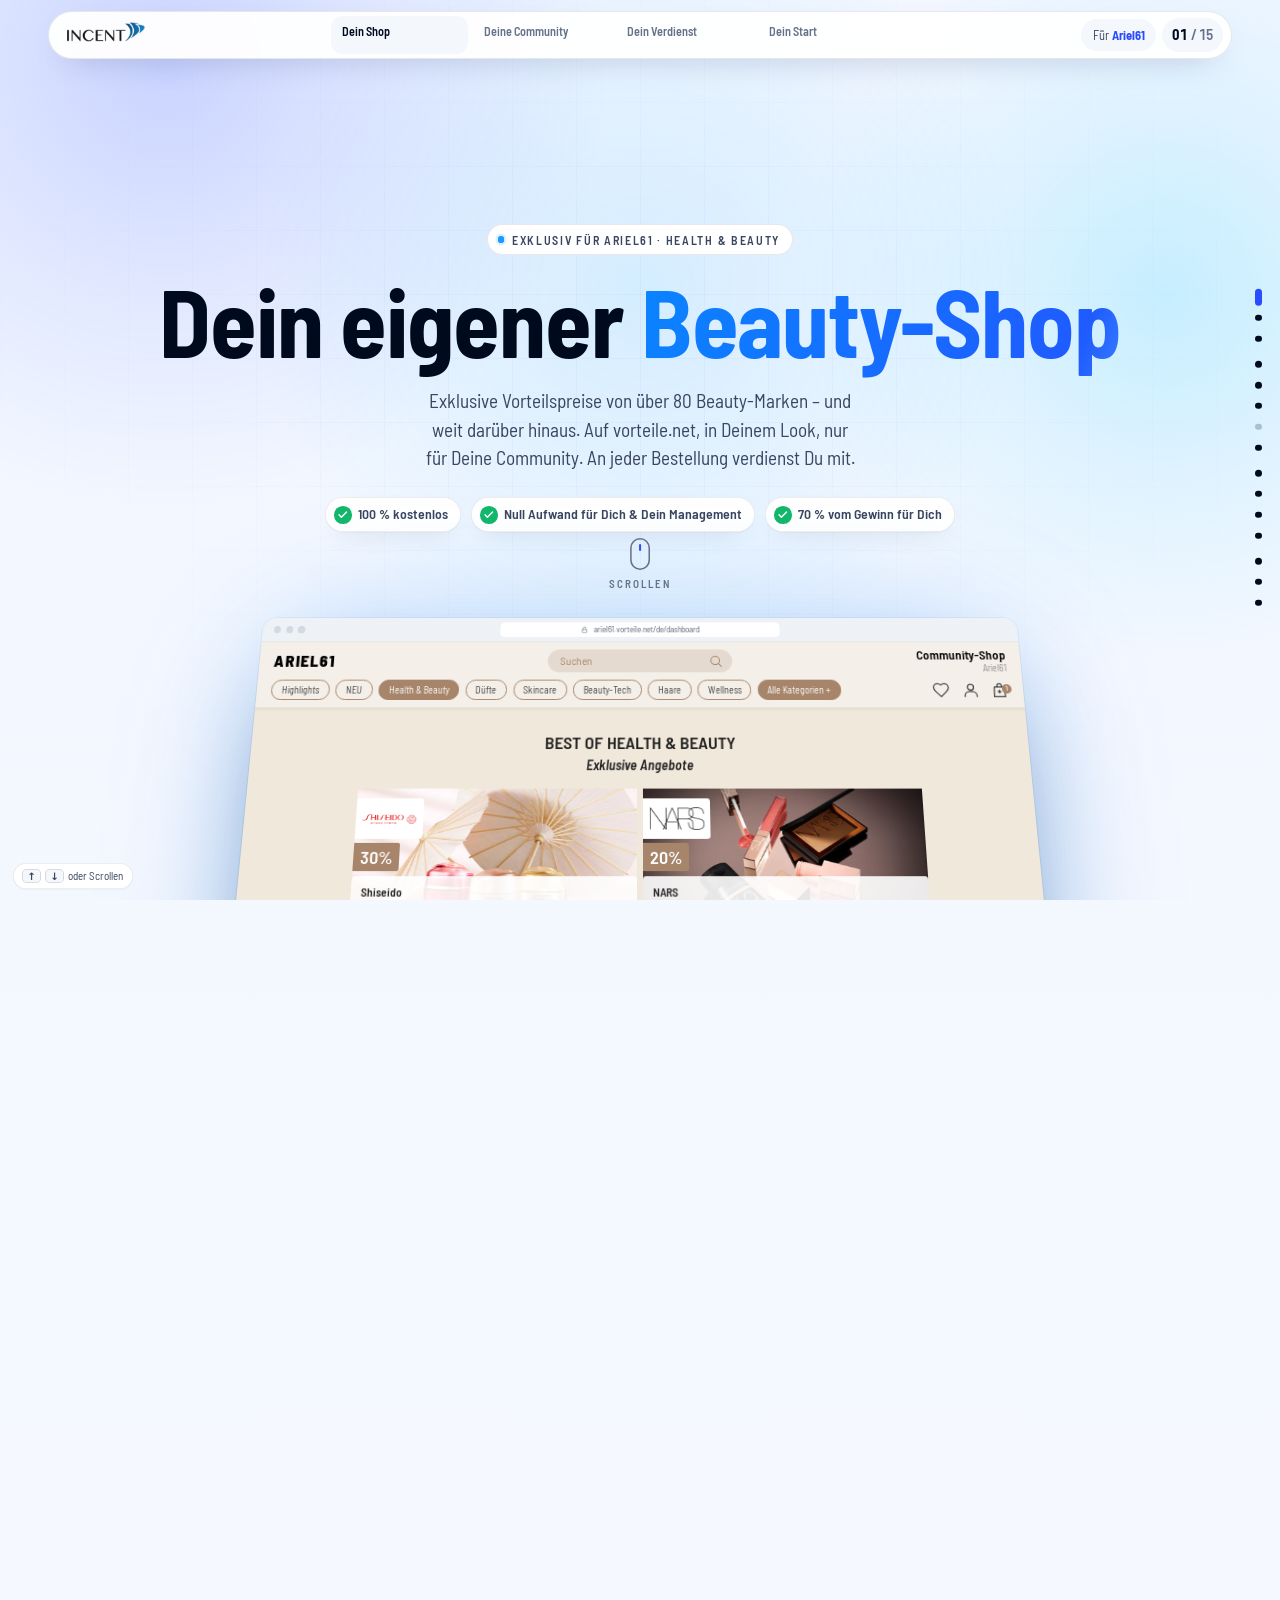
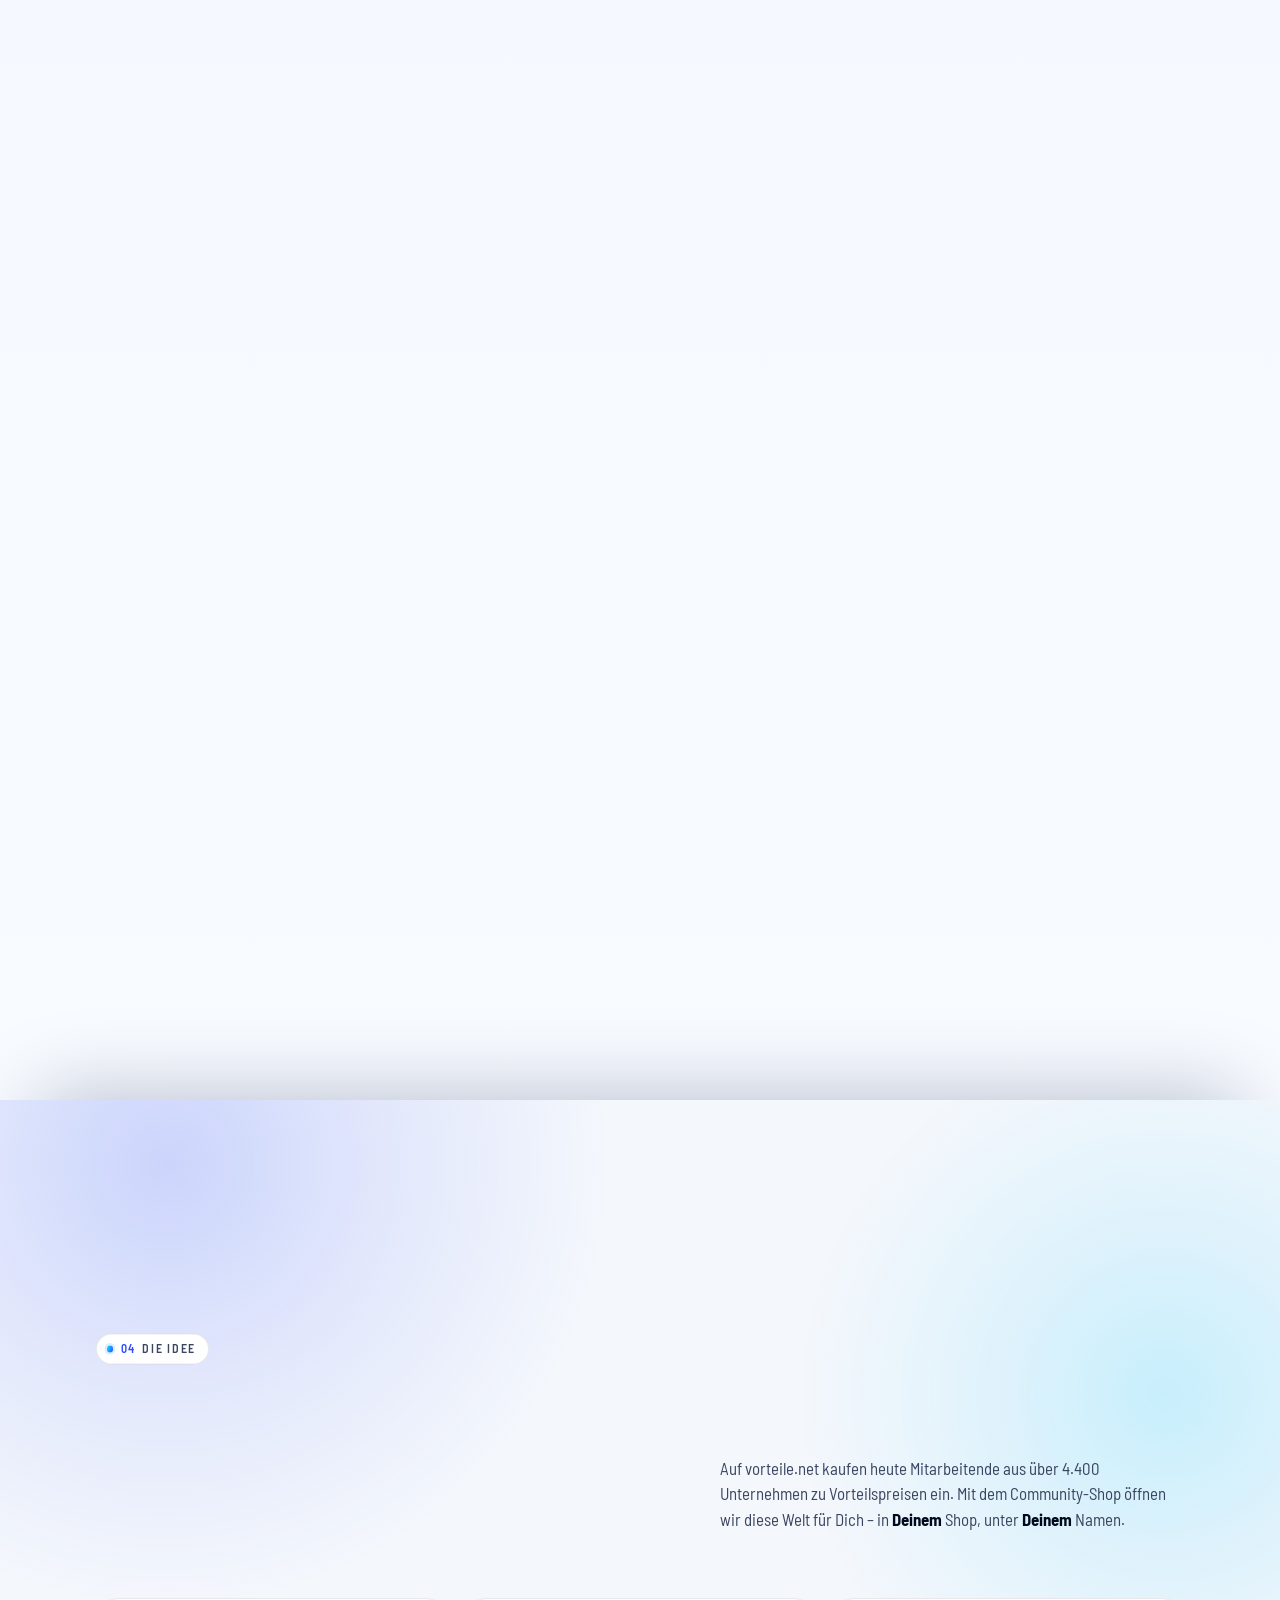
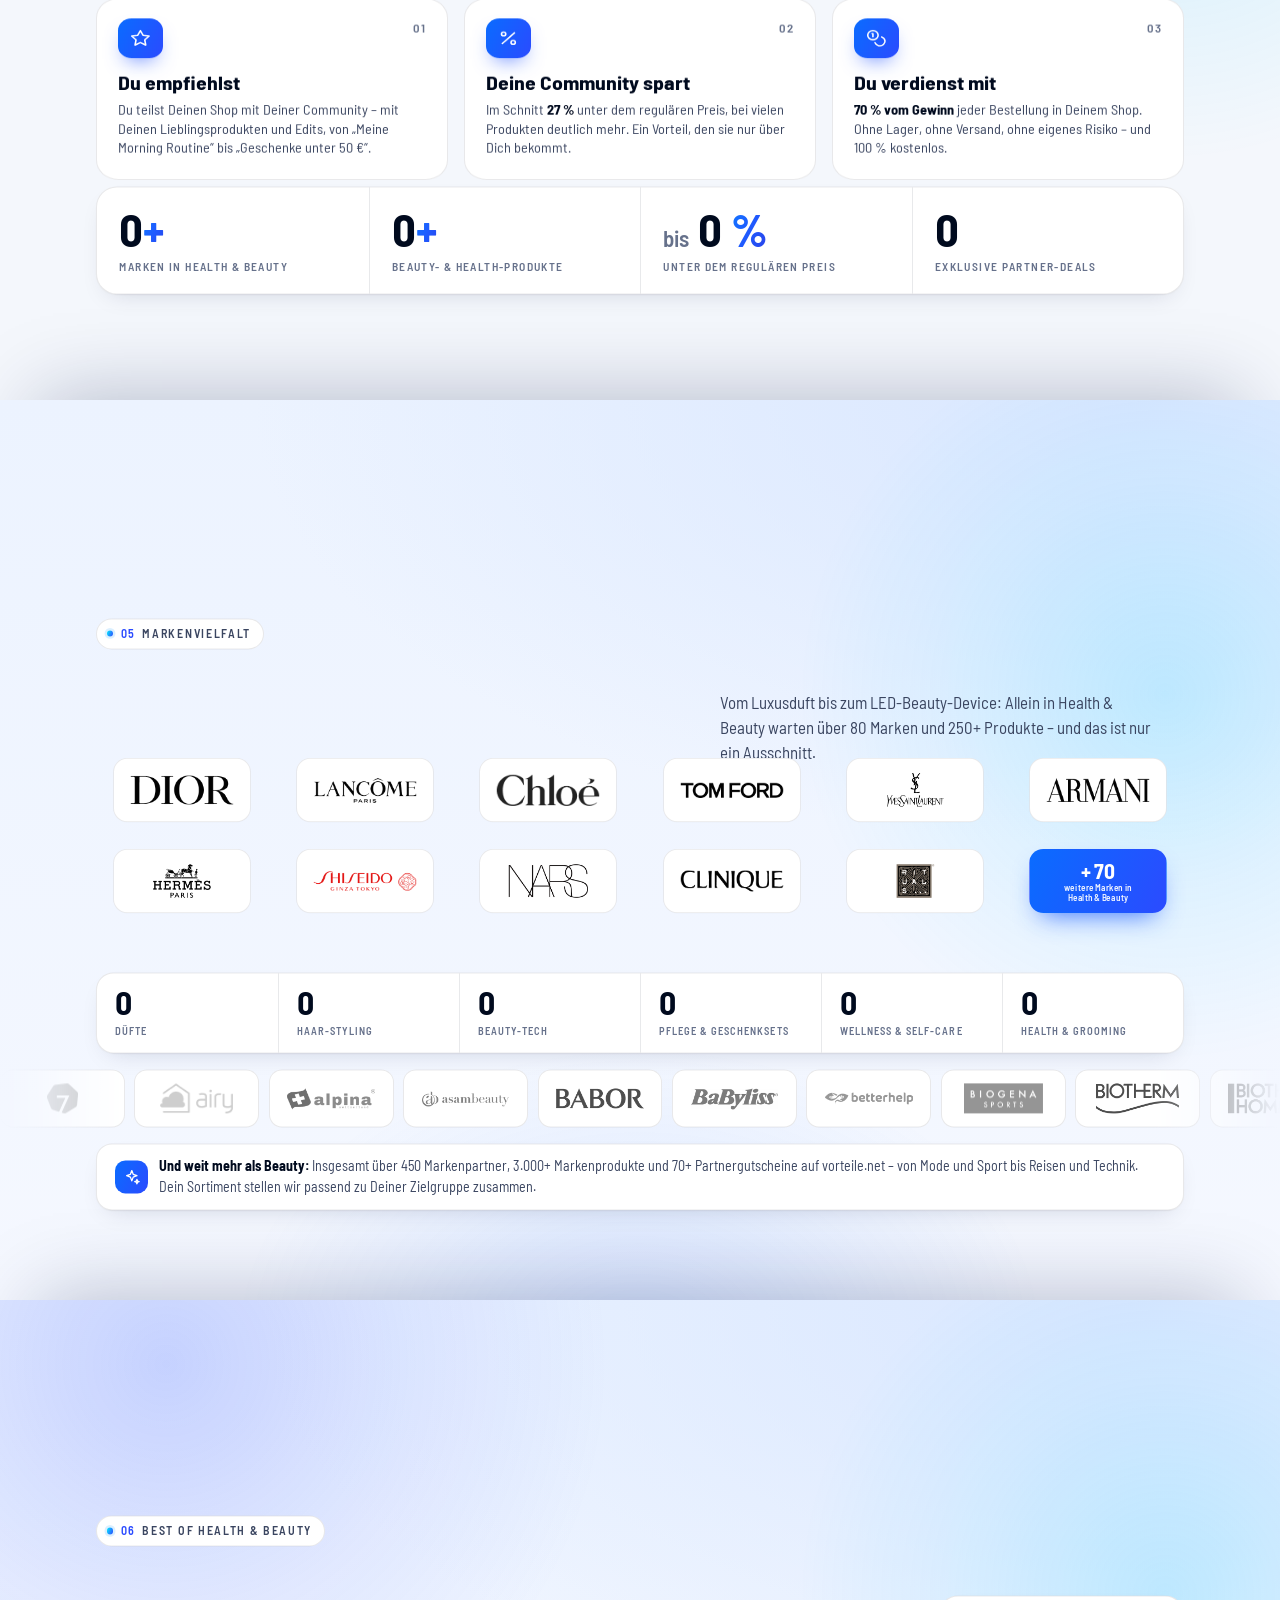
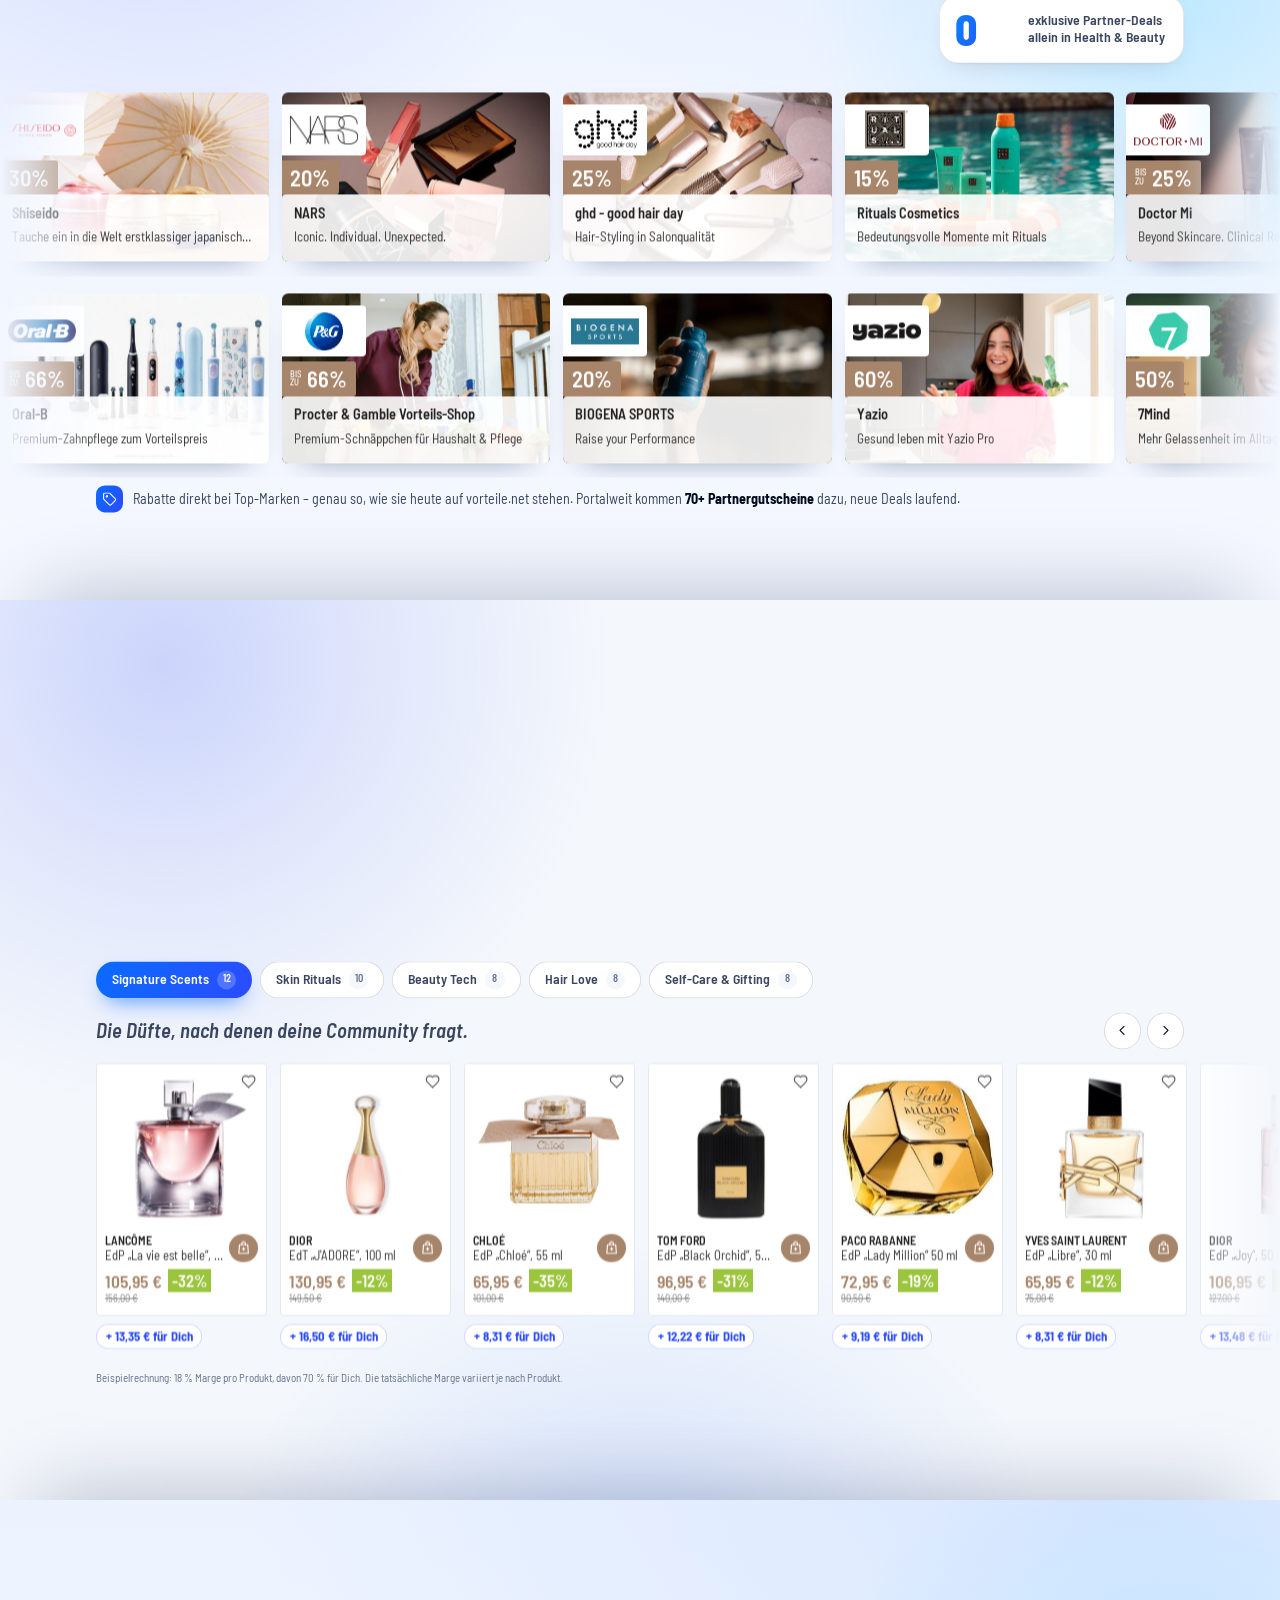
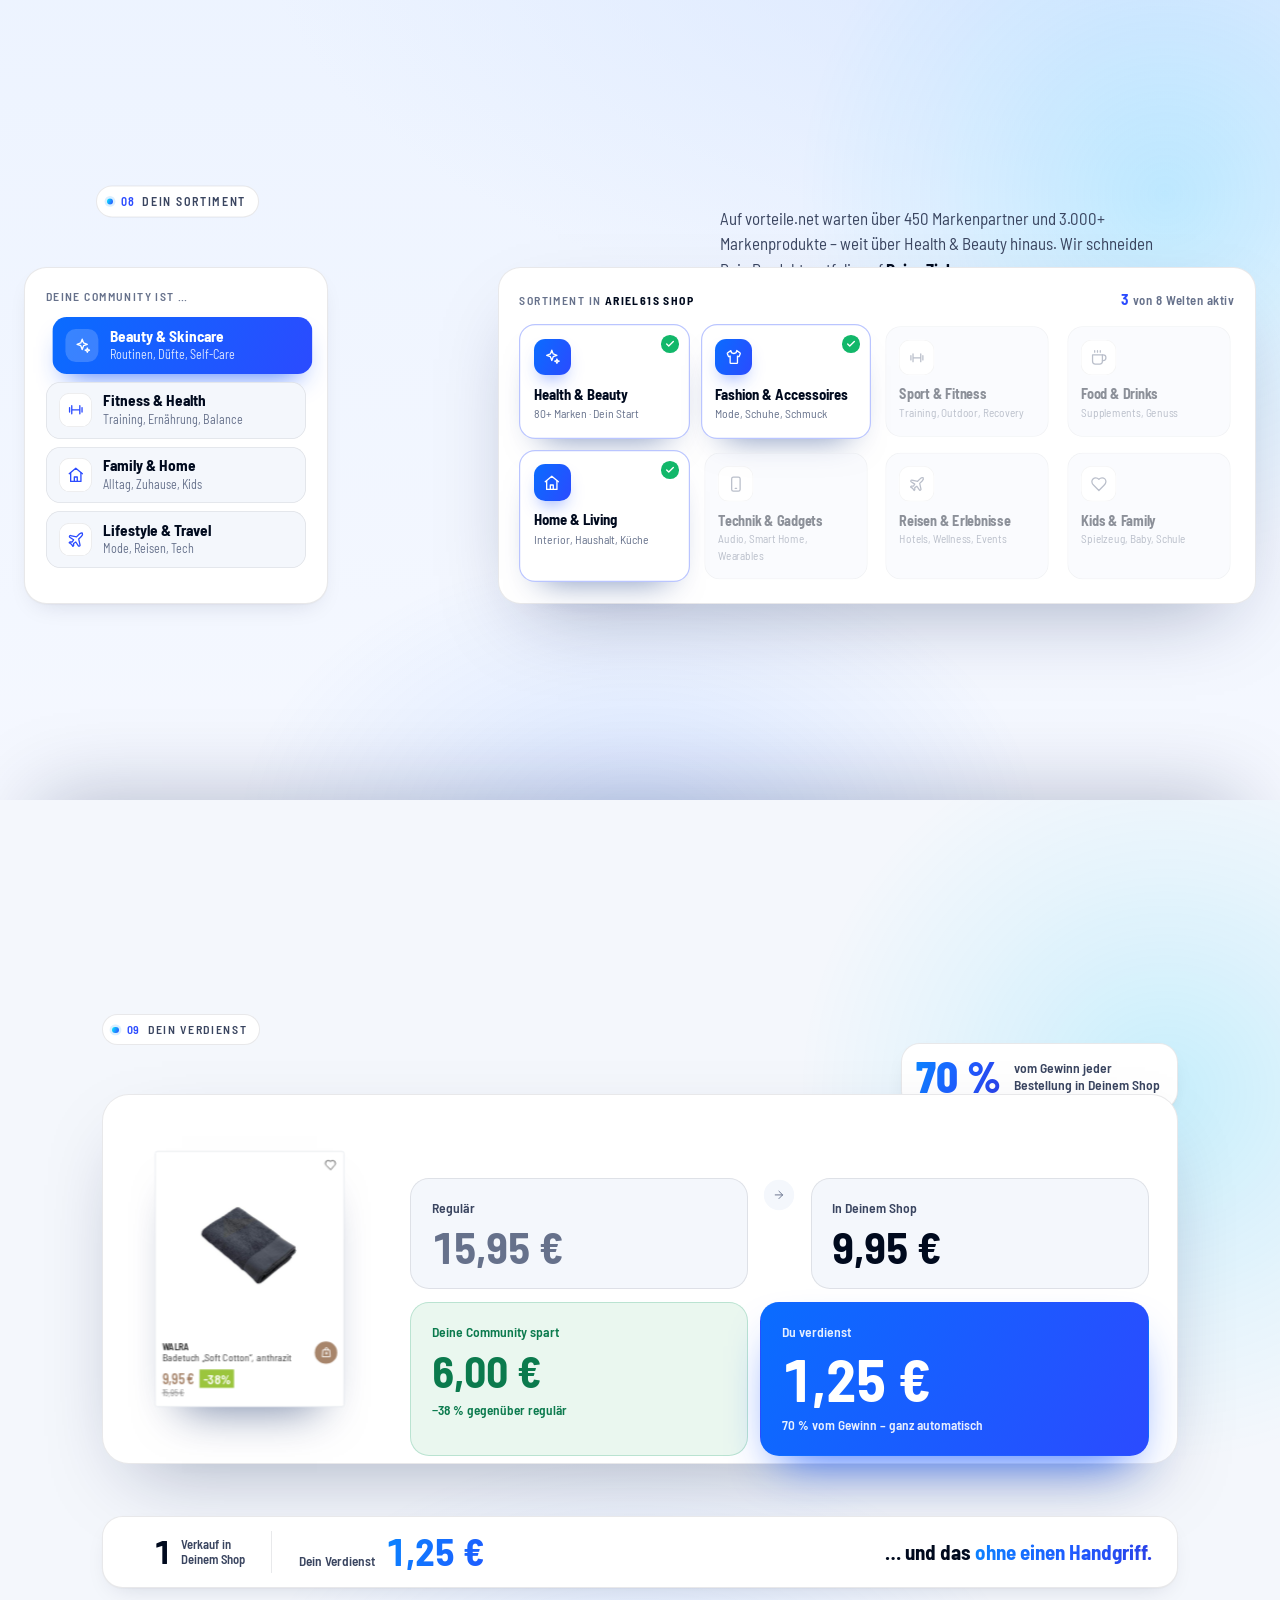
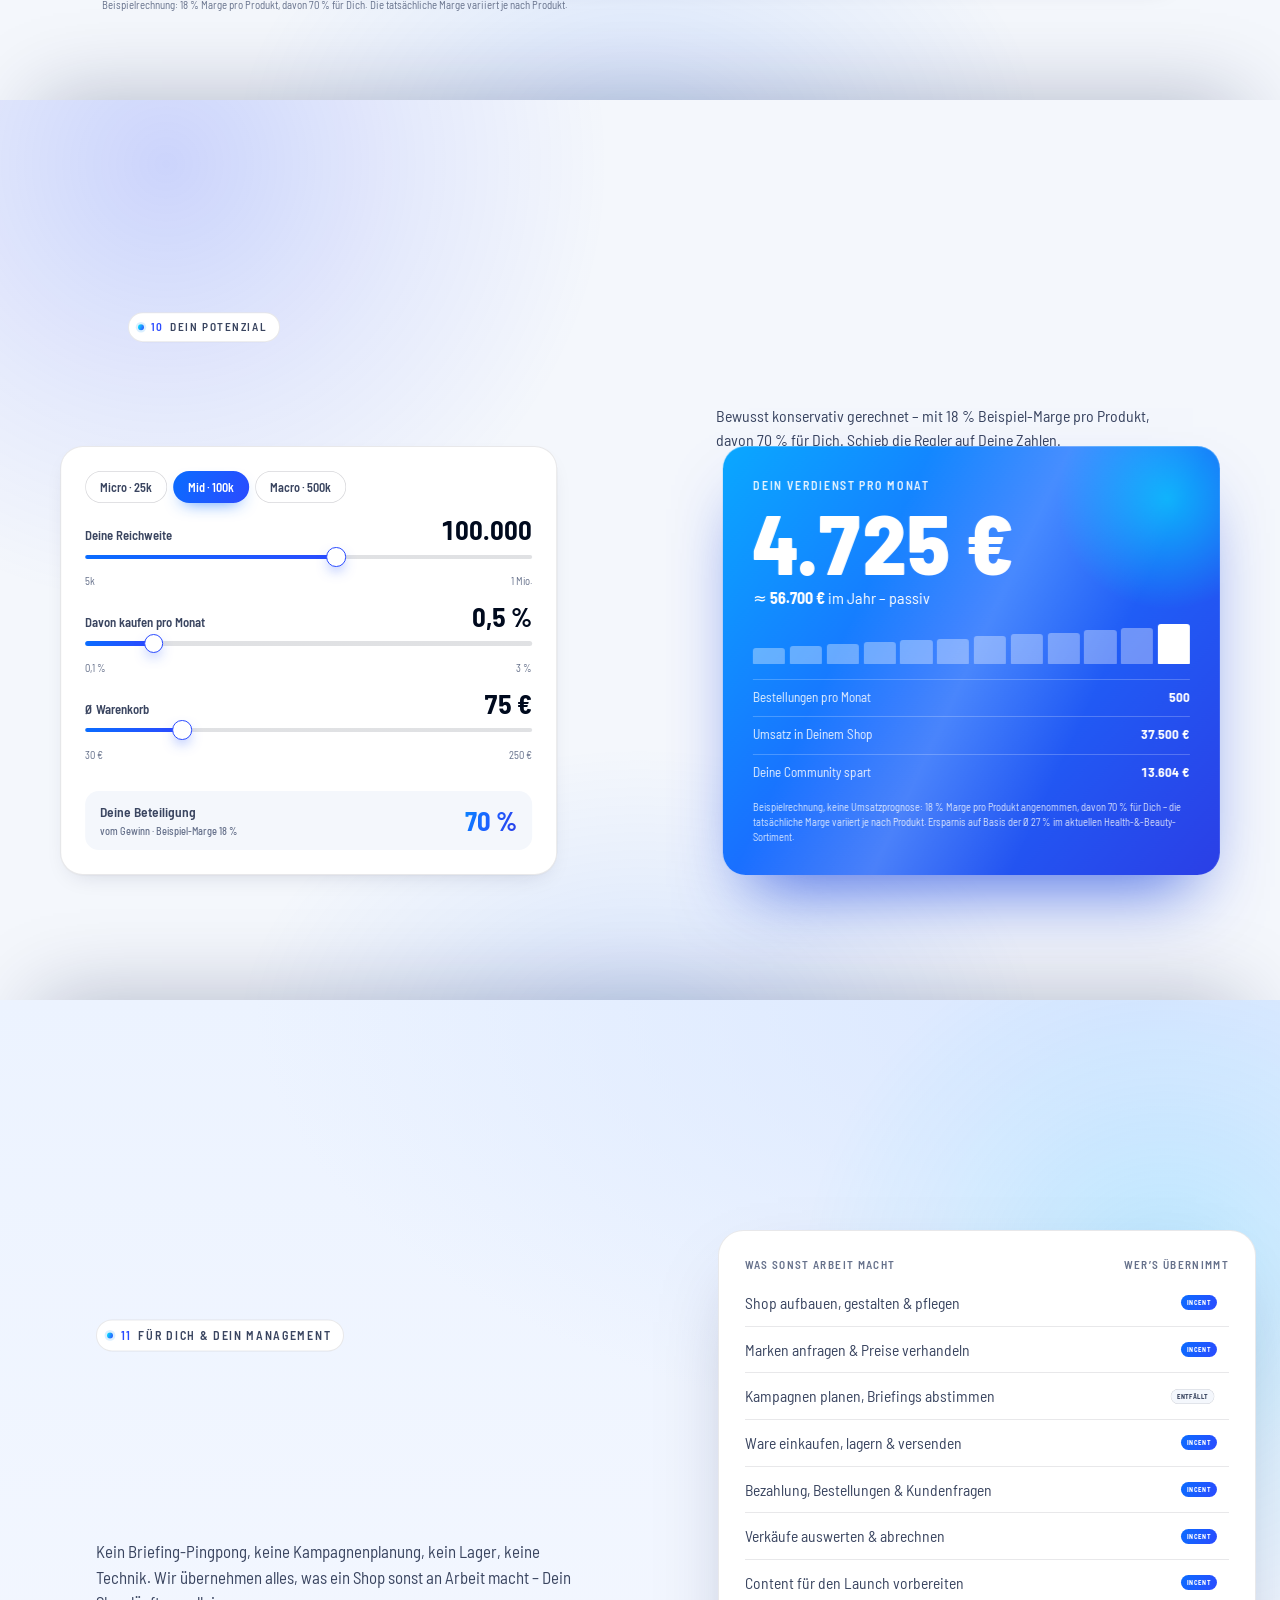
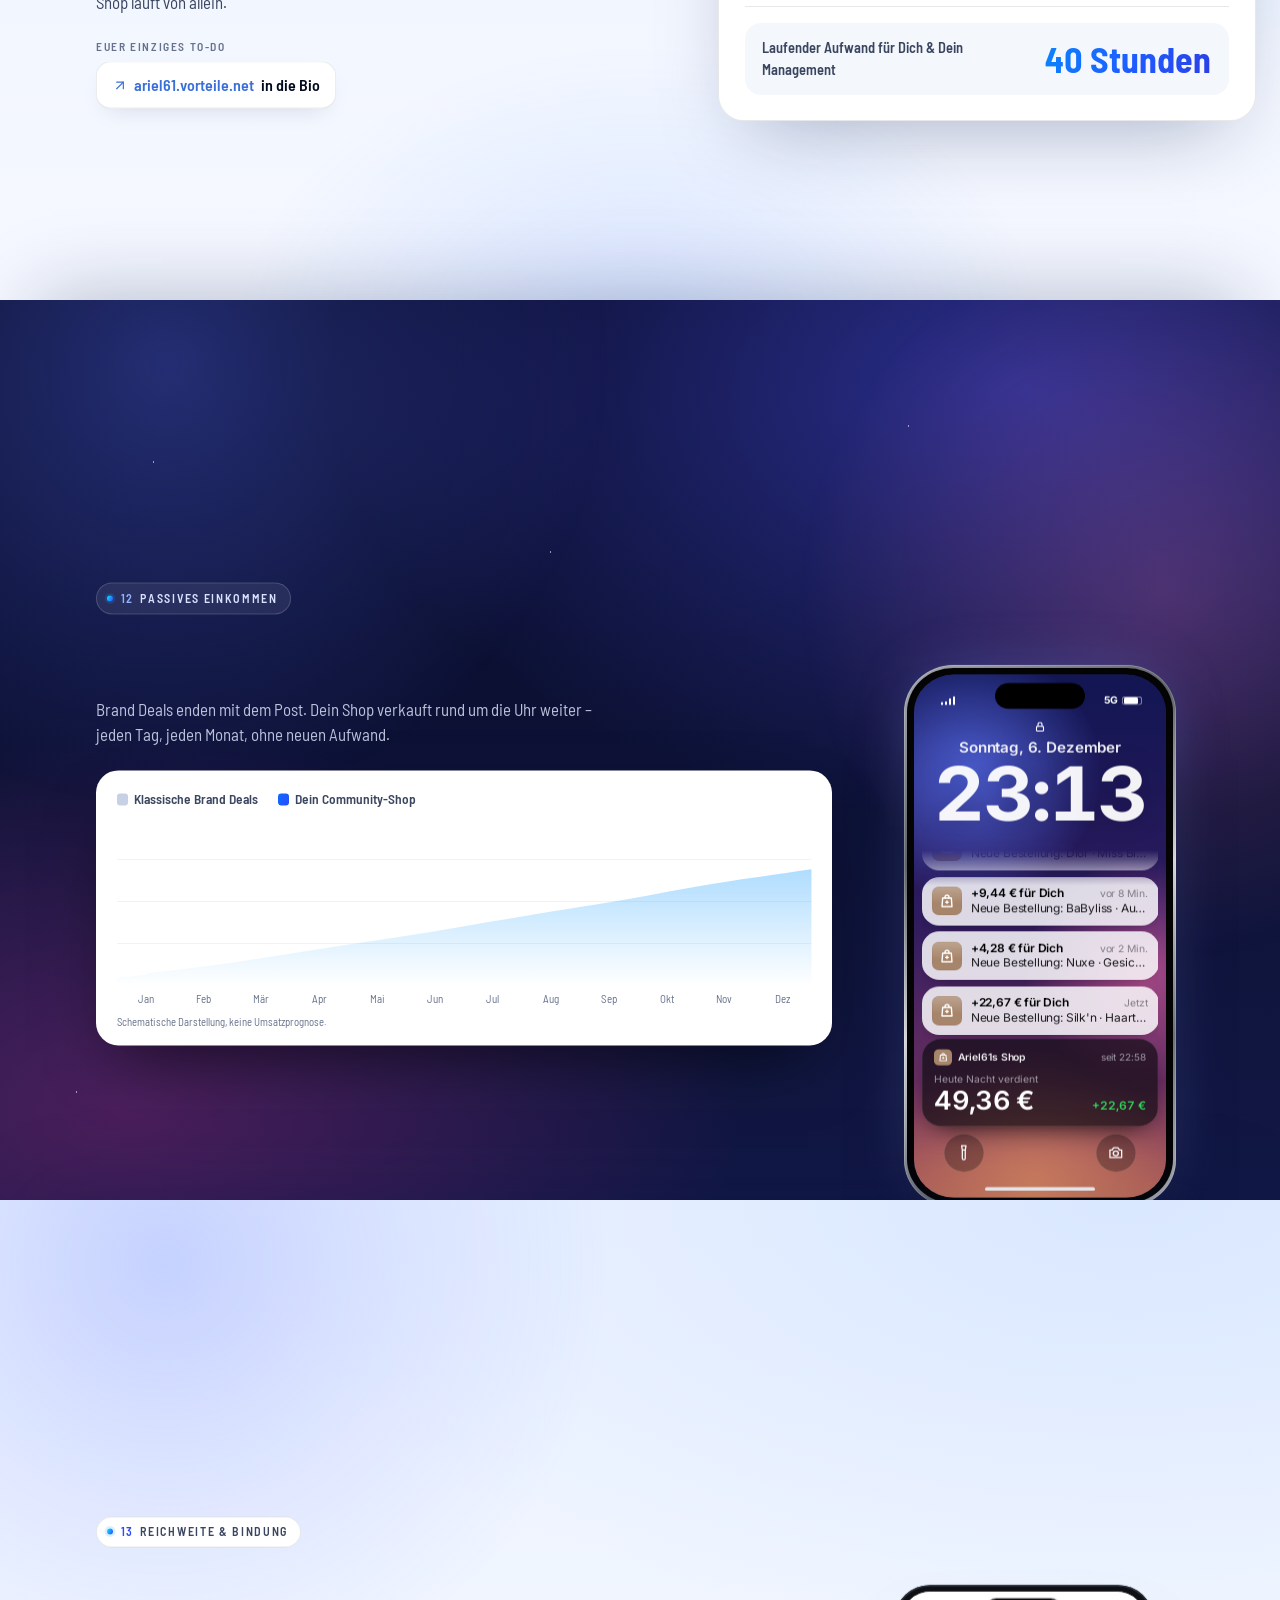
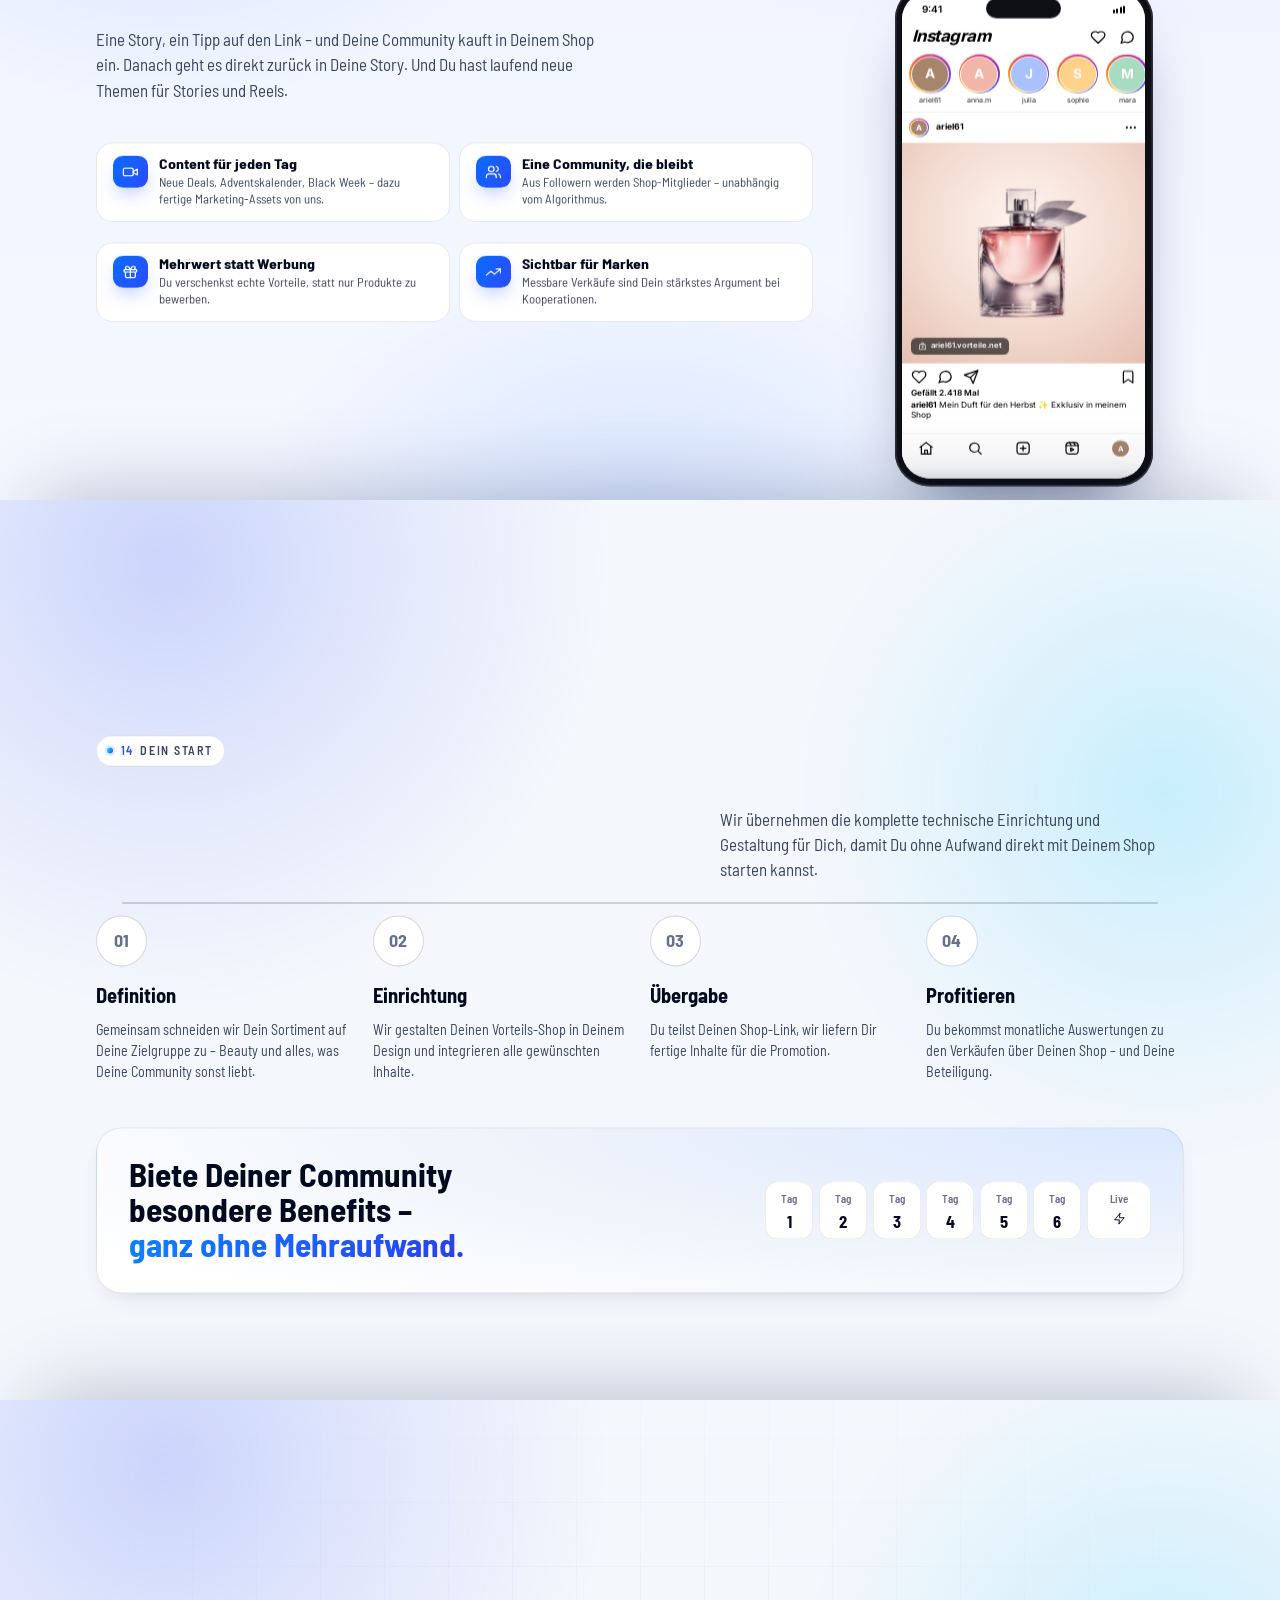
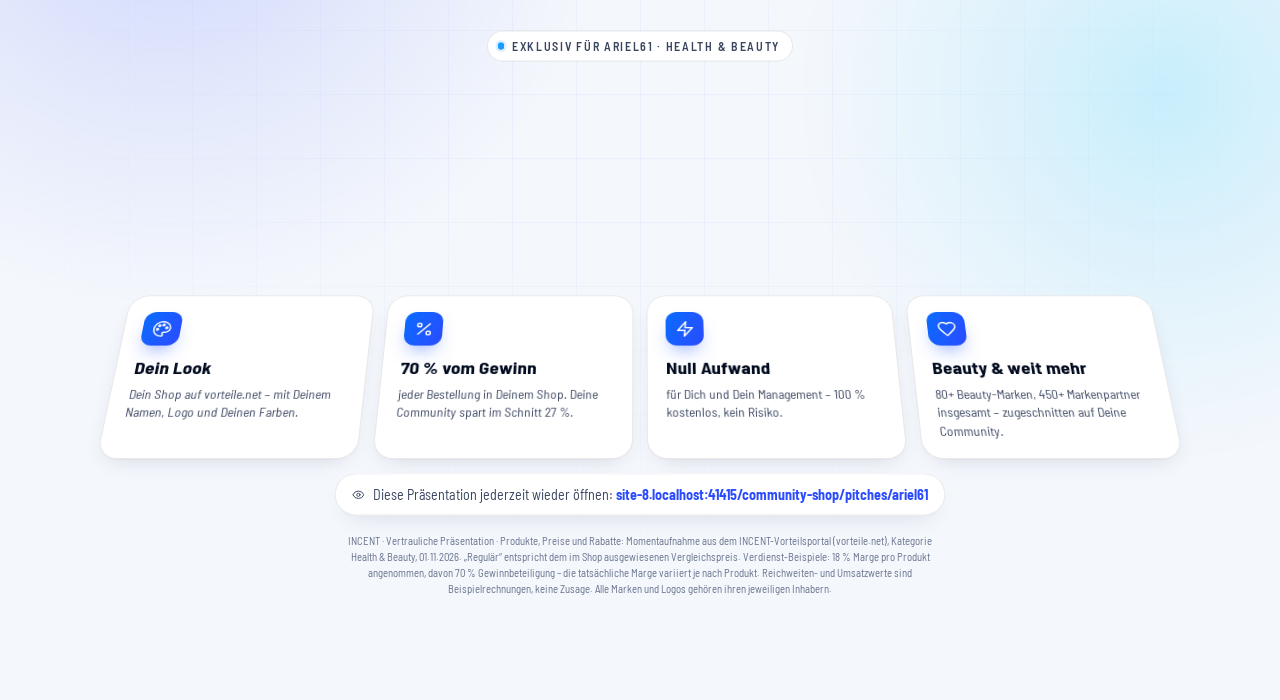
==== community-shop/pitches/ariel61/index.html @ f20a697c "Community-Shop-Pitch: Beispiel-Marge 18 % (Kopie von Dinosbs/pitch) Co-Authored-By: Claude Opus 5.5 " ====
<!DOCTYPE html>
<html lang="de" class="vp-theme" data-bg="image" data-logo="incent" data-nav-tone="light" data-btn-tone="dark">
<head>
<meta charset="utf-8">
<meta name="viewport" content="width=device-width, initial-scale=1">
<meta name="robots" content="noindex, nofollow">
<title>Ariel61s Beauty-Shop · INCENT Community-Shop</title>
<meta name="description" content="INCENT Community-Shop: Dein eigener Beauty-Shop auf vorteile.net – exklusive Vorteilspreise für Deine Community, Beteiligung am Gewinn jeder Bestellung, null Aufwand.">
<meta name="theme-color" content="#f4f7fc">
<link rel="icon" href="[data-uri]">
<script>document.documentElement.classList.add("js")</script>
<style>
@font-face{font-family:"Barlow Semi Condensed";font-weight:400;font-style:normal;font-display:swap;src:url([data-uri]) format("woff2")}
@font-face{font-family:"Barlow Semi Condensed";font-weight:500;font-style:normal;font-display:swap;src:url([data-uri]) format("woff2")}
@font-face{font-family:"Barlow Semi Condensed";font-weight:600;font-style:normal;font-display:swap;src:url([data-uri]) format("woff2")}
@font-face{font-family:"Barlow Semi Condensed";font-weight:600;font-style:italic;font-display:swap;src:url([data-uri]) format("woff2")}
@font-face{font-family:"Barlow Semi Condensed";font-weight:700;font-style:normal;font-display:swap;src:url([data-uri]) format("woff2")}
@font-face{font-family:"Barlow Semi Condensed";font-weight:800;font-style:normal;font-display:swap;src:url([data-uri]) format("woff2")}
@font-face{font-family:"Inter";font-weight:100 900;font-style:normal;font-display:swap;src:url([data-uri]) format("woff2")}
.vp__logo-incent{background-image:url([data-uri])}
.vp-theme[data-nav-tone="dark"] .vp__logo-incent{background-image:url([data-uri])}
.vp__bg--image,.bg-opt__thumb--image{background-image:url([data-uri])}
.pi-babor-skinovage-moisturizing-serum-30-ml{background-image:url([data-uri])}
.pi-babor-skinovage-purifying-cream-rich-50-ml{background-image:url([data-uri])}
.pi-babyliss-automatischer-lockenstab-curl-secret-shine-c1700e{background-image:url([data-uri])}
.pi-babyliss-automatischer-lockenstab-style-secret-air{background-image:url([data-uri])}
.pi-babyliss-foehn-air-power-pro-d6555de{background-image:url([data-uri])}
.pi-babyliss-glaetteisen-st496e{background-image:url([data-uri])}
.pi-babyliss-warmluftbuerste-air-power-volume-as95e{background-image:url([data-uri])}
.pi-babyliss-welleneisen-deep-waves-w2447e{background-image:url([data-uri])}
.pi-beurer-gesichtssauna-fs-60{background-image:url([data-uri])}
.pi-beurer-shiatsu-fussmassagegeraet-fm-120{background-image:url([data-uri])}
.pi-biotherm-aquasource-normale-haut-50-ml{background-image:url([data-uri])}
.pi-calvin-klein-deo-stick-ck-one-75-g{background-image:url([data-uri])}
.pi-calvin-klein-edt-ck-one-200-ml{background-image:url([data-uri])}
.pi-chloe-edp-chloe-55-ml{background-image:url([data-uri])}
.pi-clinique-reinigungsbalsam-take-the-day-off-125-ml{background-image:url([data-uri])}
.pi-davidoff-deodorant-cool-water{background-image:url([data-uri])}
.pi-davidoff-edt-the-game-100-ml{background-image:url([data-uri])}
.pi-dior-edp-joy-50-ml{background-image:url([data-uri])}
.pi-dior-edt-jadore-100-ml{background-image:url([data-uri])}
.pi-dior-edt-miss-blooming-bouquet-50-ml{background-image:url([data-uri])}
.pi-dolce-gabbana-edt-light-blue-50-ml{background-image:url([data-uri])}
.pi-domo-ultraschall-duftzerstaeuber{background-image:url([data-uri])}
.pi-giorgio-armani-edp-my-way-50-ml{background-image:url([data-uri])}
.pi-giorgio-armani-edp-si-30-ml{background-image:url([data-uri])}
.pi-hermes-edt-un-jardin-sur-le-nil-100-ml{background-image:url([data-uri])}
.pi-hugo-boss-edt-orange-75-ml{background-image:url([data-uri])}
.pi-joop-edp-le-bain-75-ml{background-image:url([data-uri])}
.pi-lancome-edp-la-vie-est-belle-100-ml{background-image:url([data-uri])}
.pi-nuxe-gesichtspflegeset-mixed-lines{background-image:url([data-uri])}
.pi-nuxe-koerperoel-huile-prodigieuse-treatment{background-image:url([data-uri])}
.pi-paco-rabanne-edp-lady-million-50-ml{background-image:url([data-uri])}
.pi-philips-ipl-haarentferner-lumea-advanced-bri920-00{background-image:url([data-uri])}
.pi-philips-munddusche-power-flosser-schallzahnbuerste-diamondclean-9000-hx3886-41-w{background-image:url([data-uri])}
.pi-rituals-classic-advent-calendar-2026{background-image:url([data-uri])}
.pi-rituals-geschenkset-amsterdam-collection-l{background-image:url([data-uri])}
.pi-rituals-geschenkset-private-collection-hibiscus-dream{background-image:url([data-uri])}
.pi-rituals-geschenkset-the-ritual-of-yozakura-m{background-image:url([data-uri]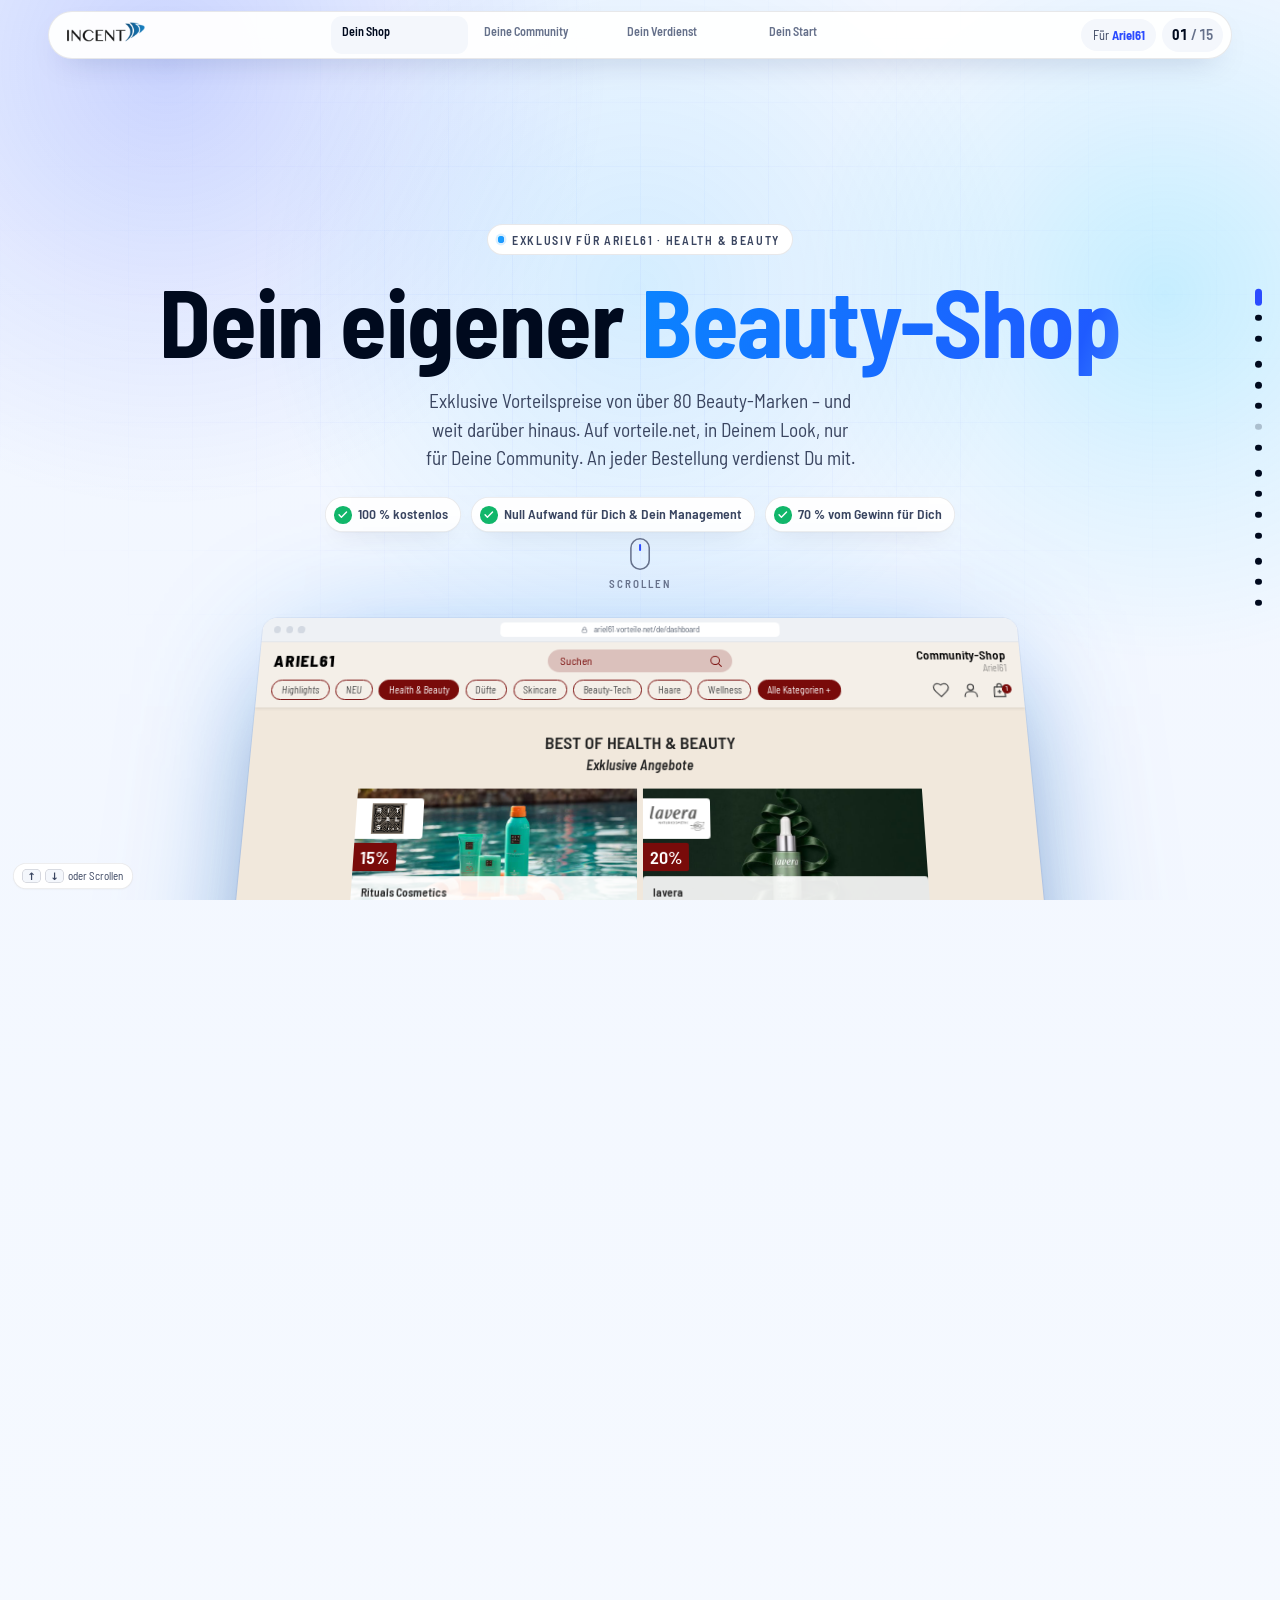
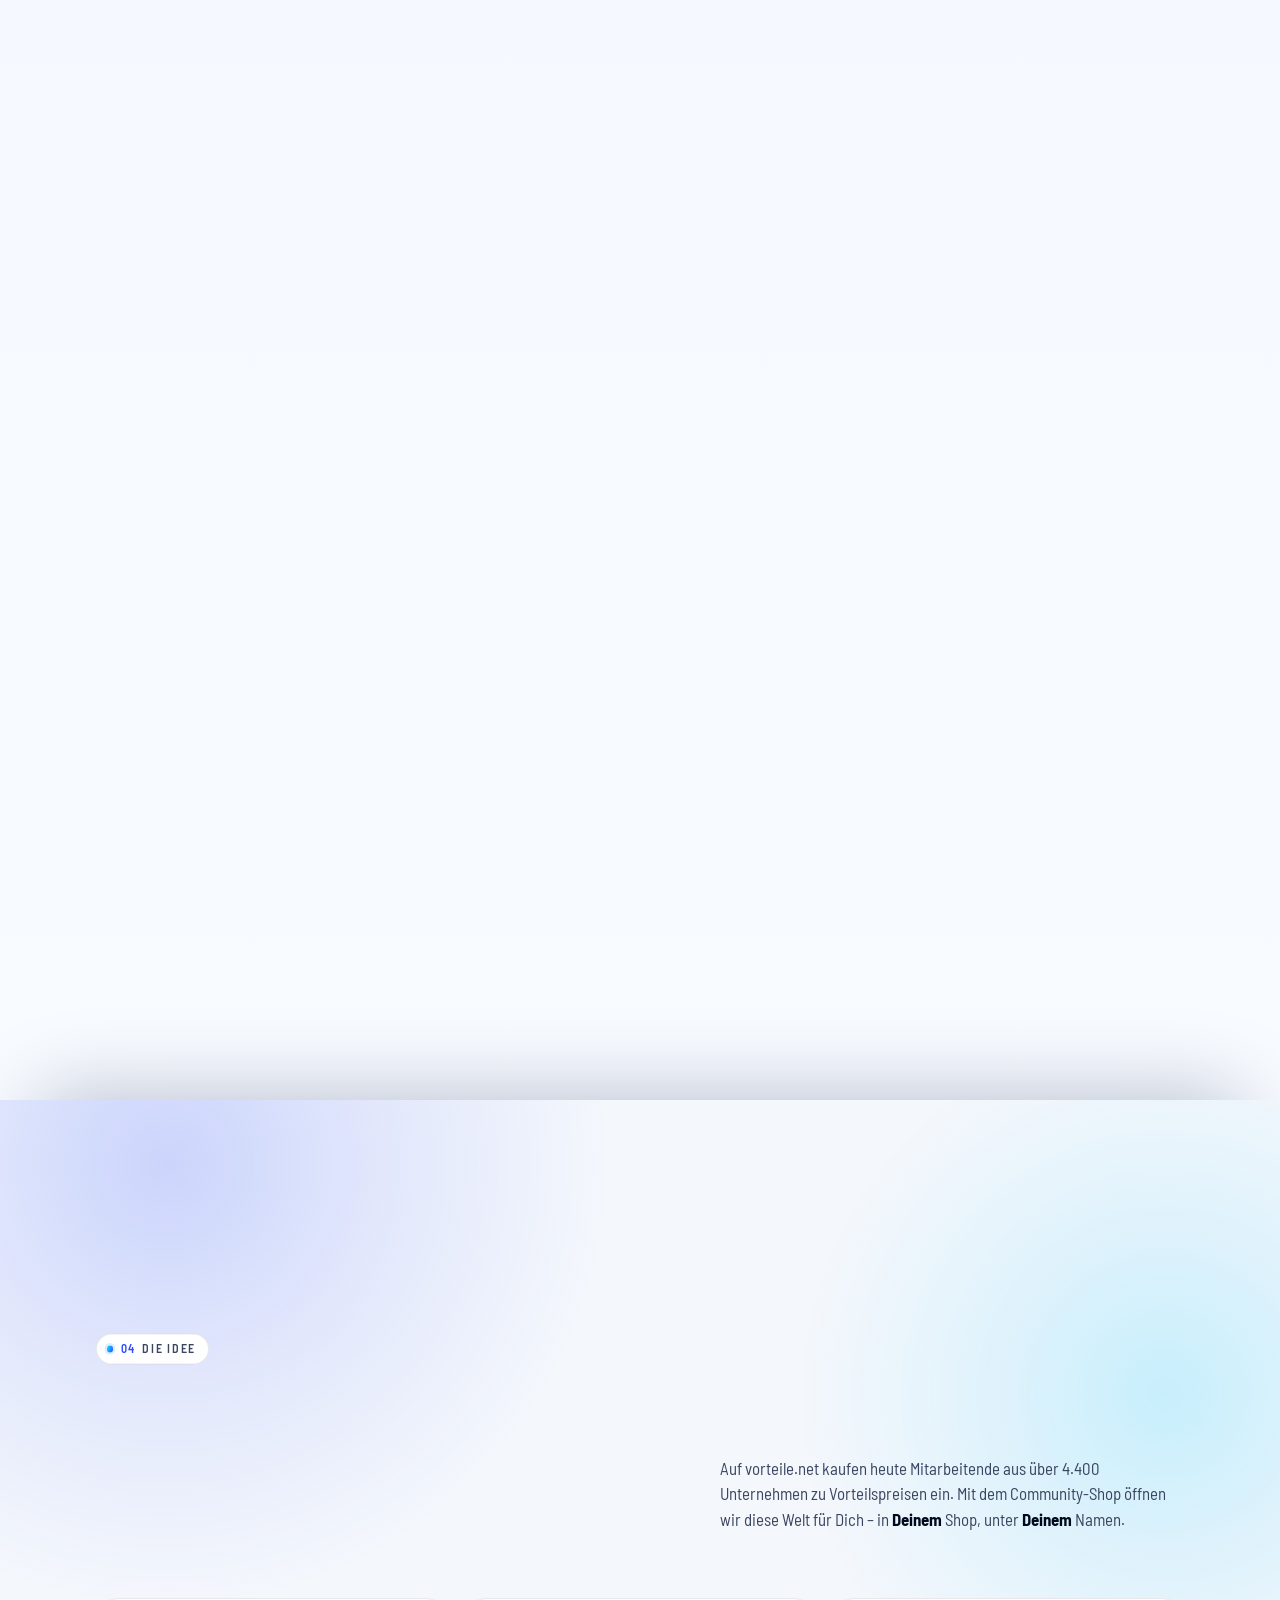
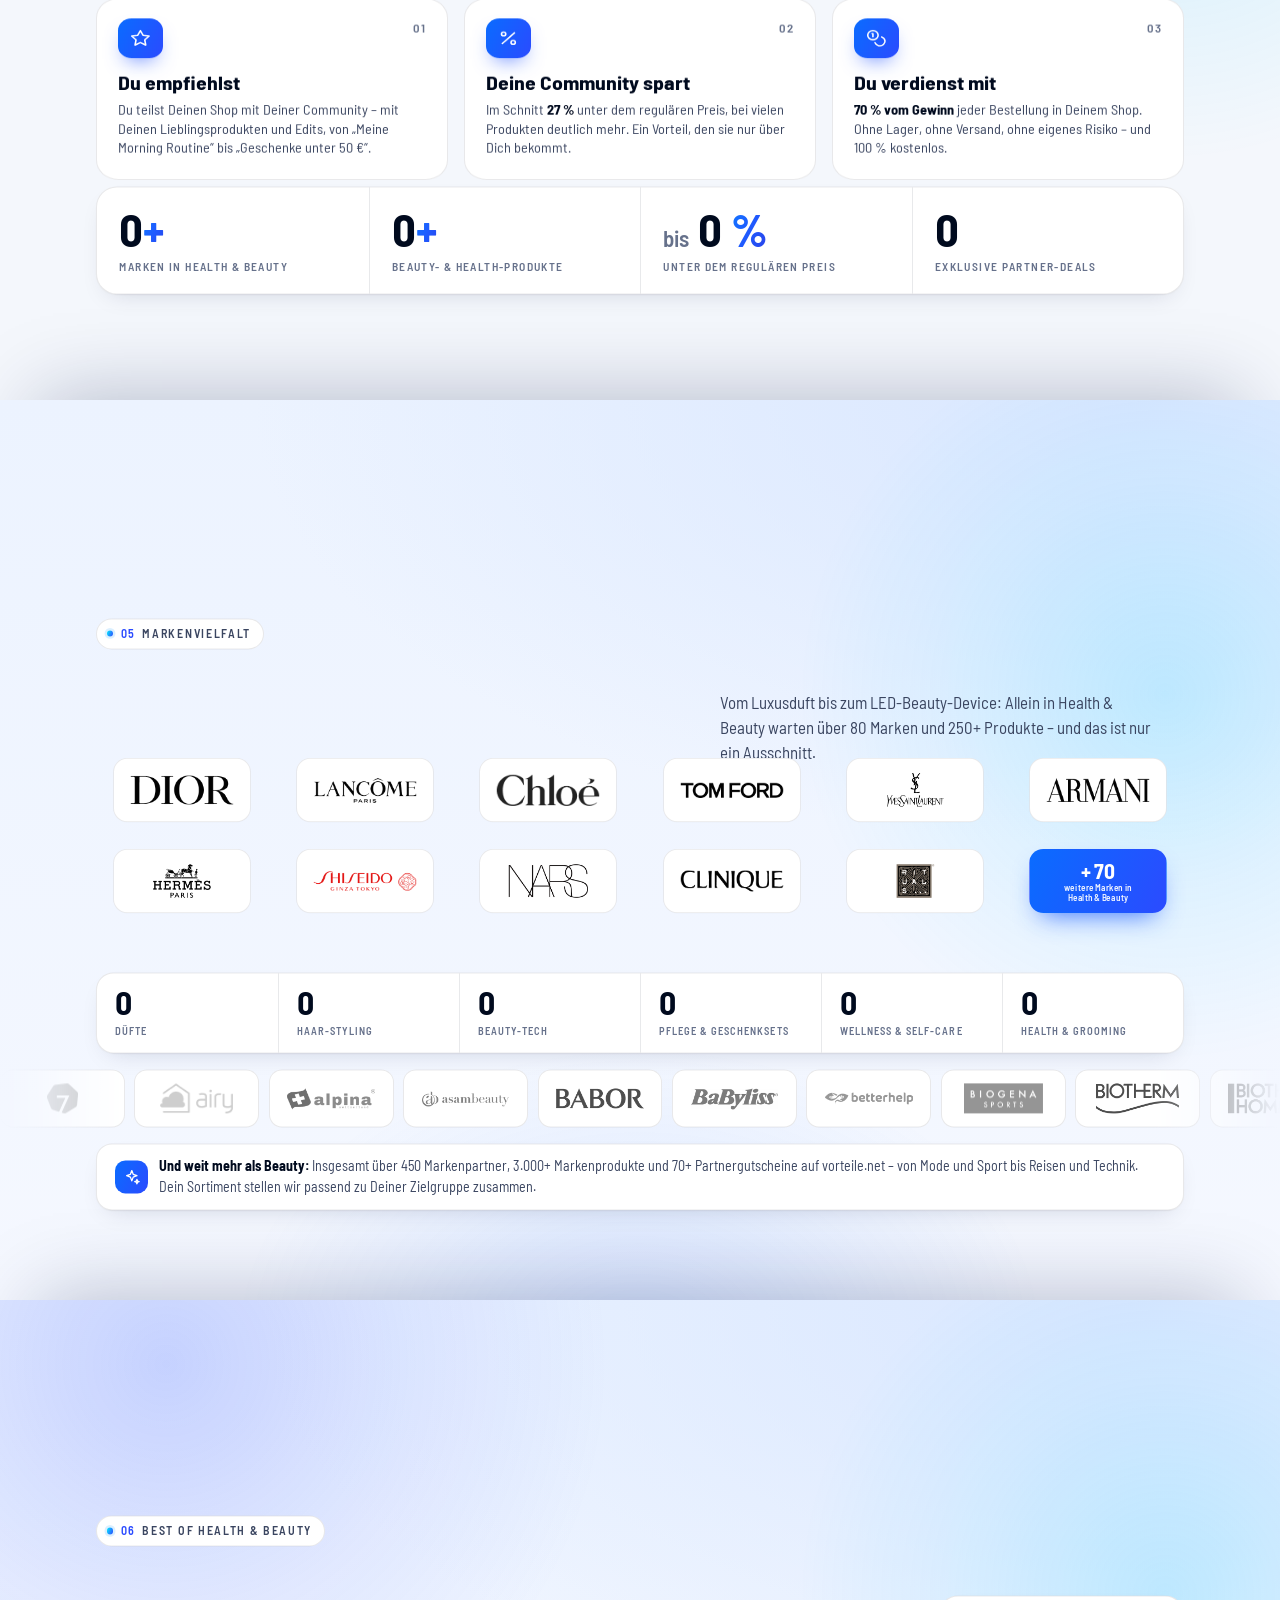
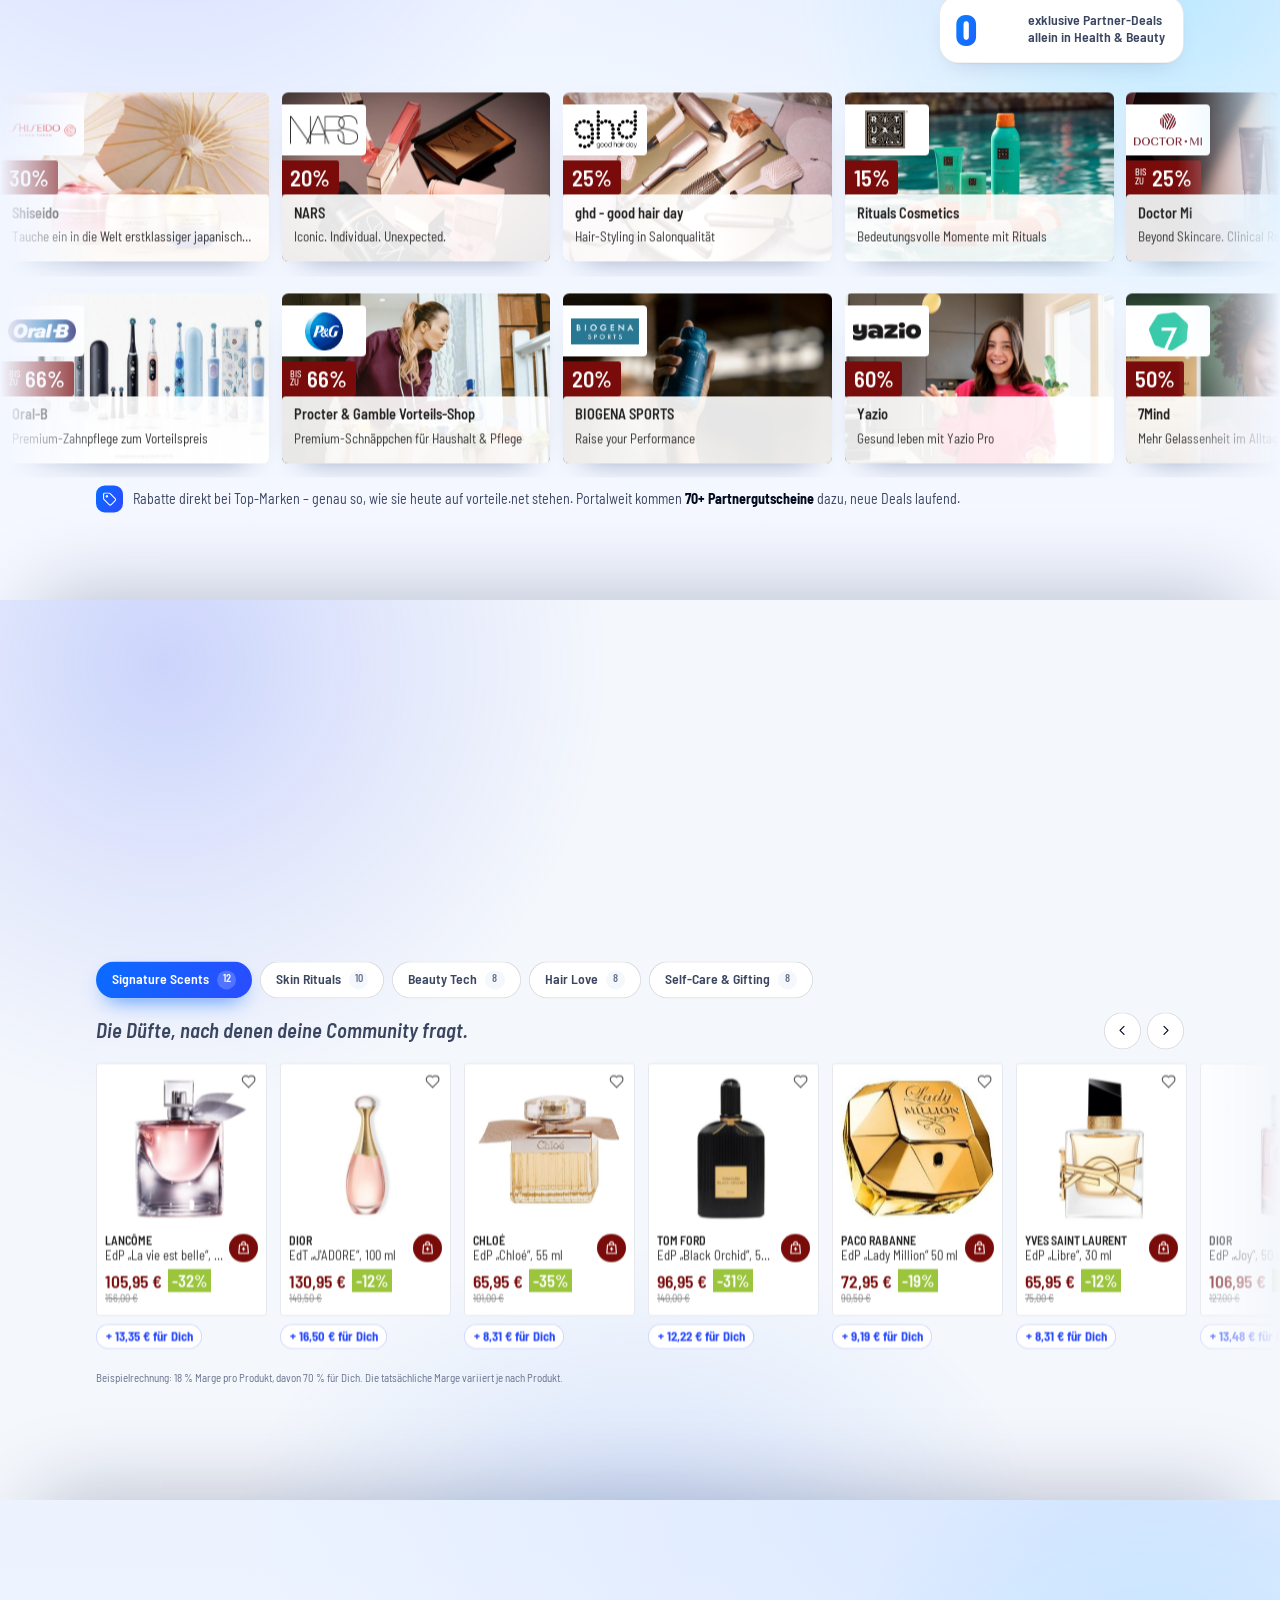
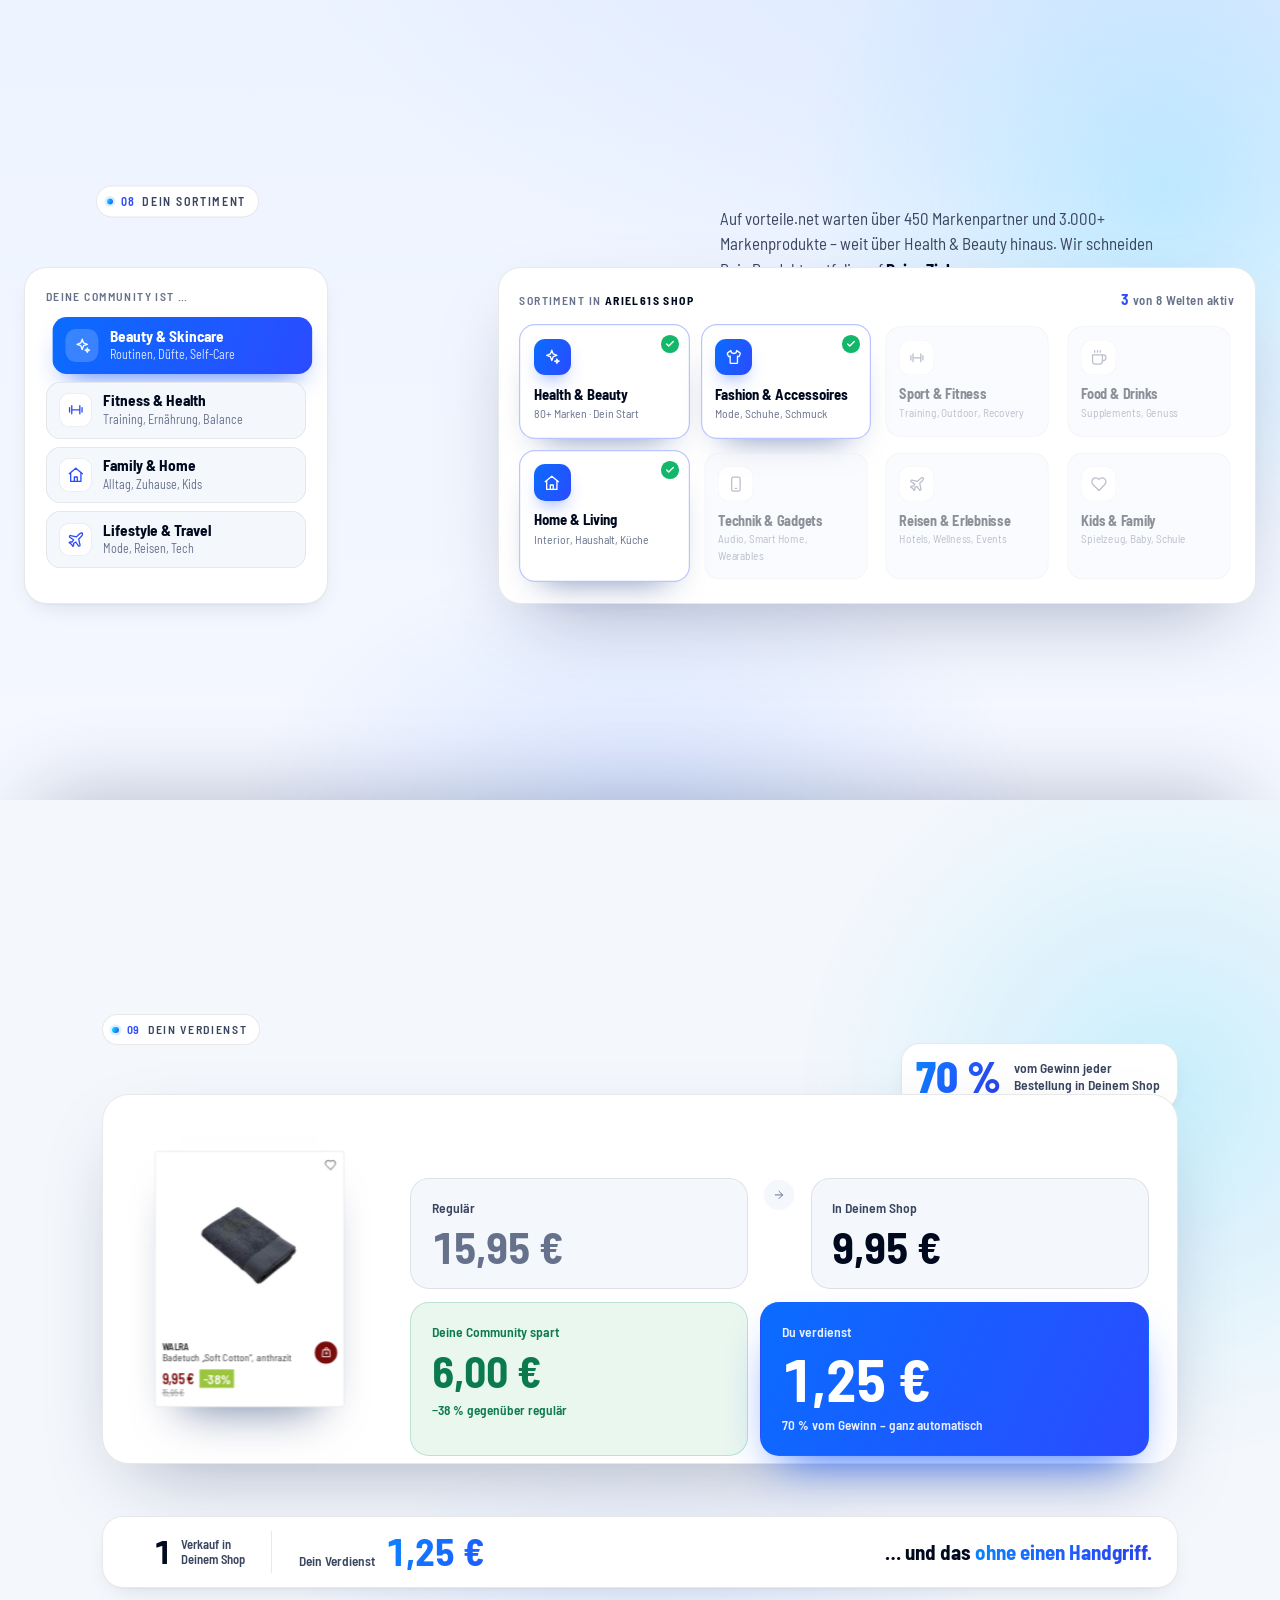
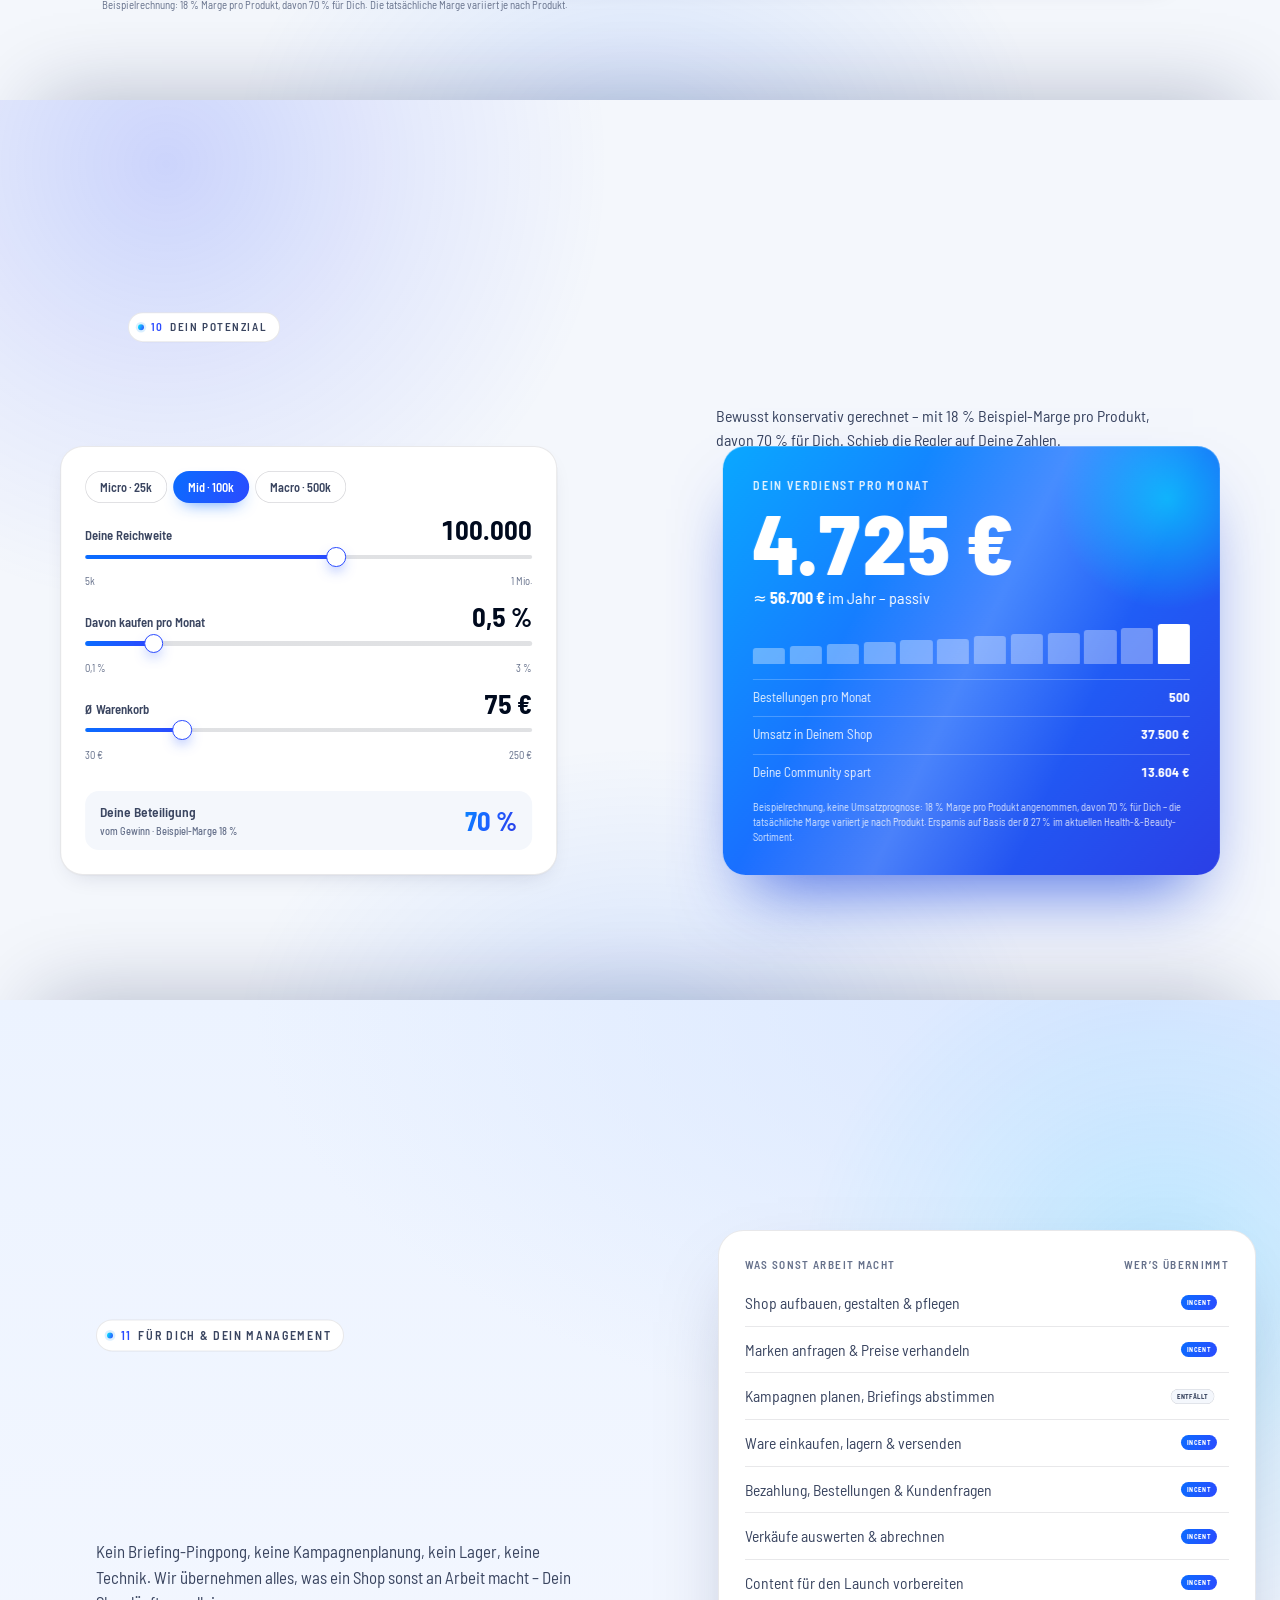
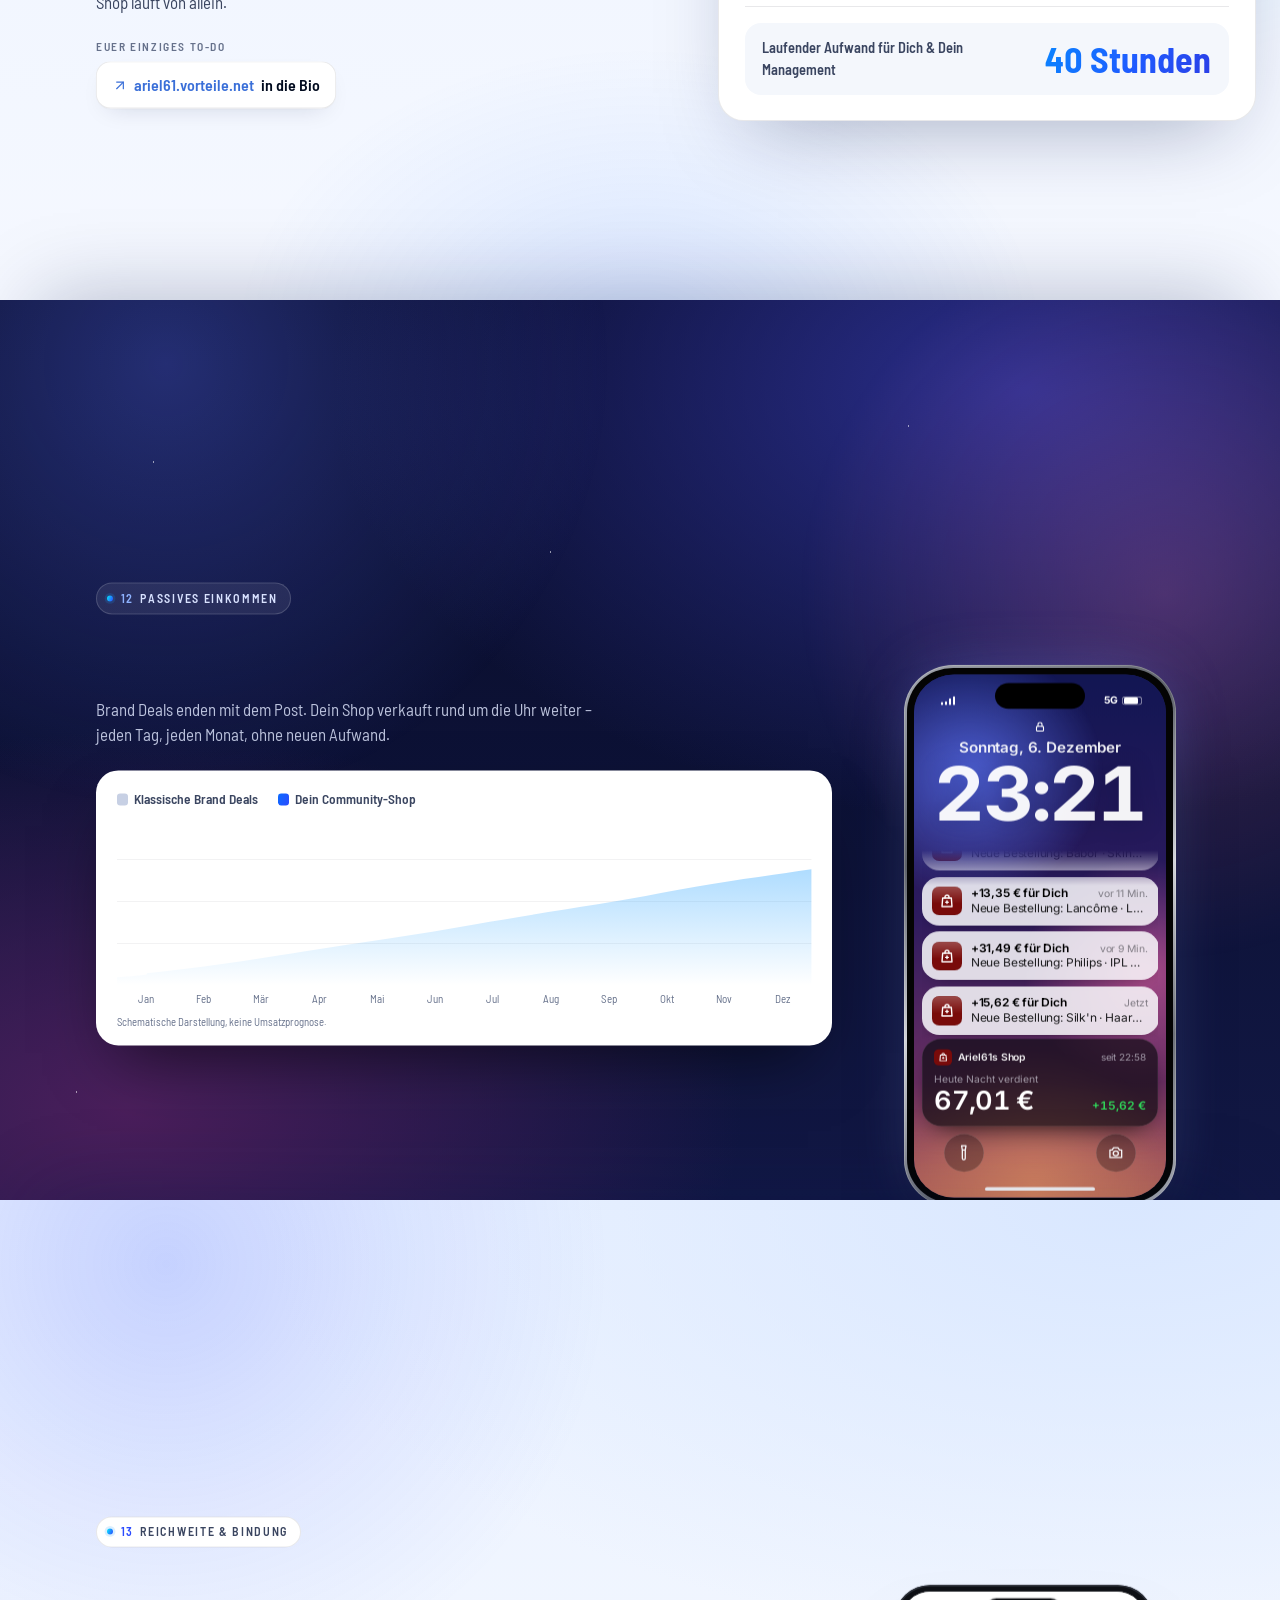
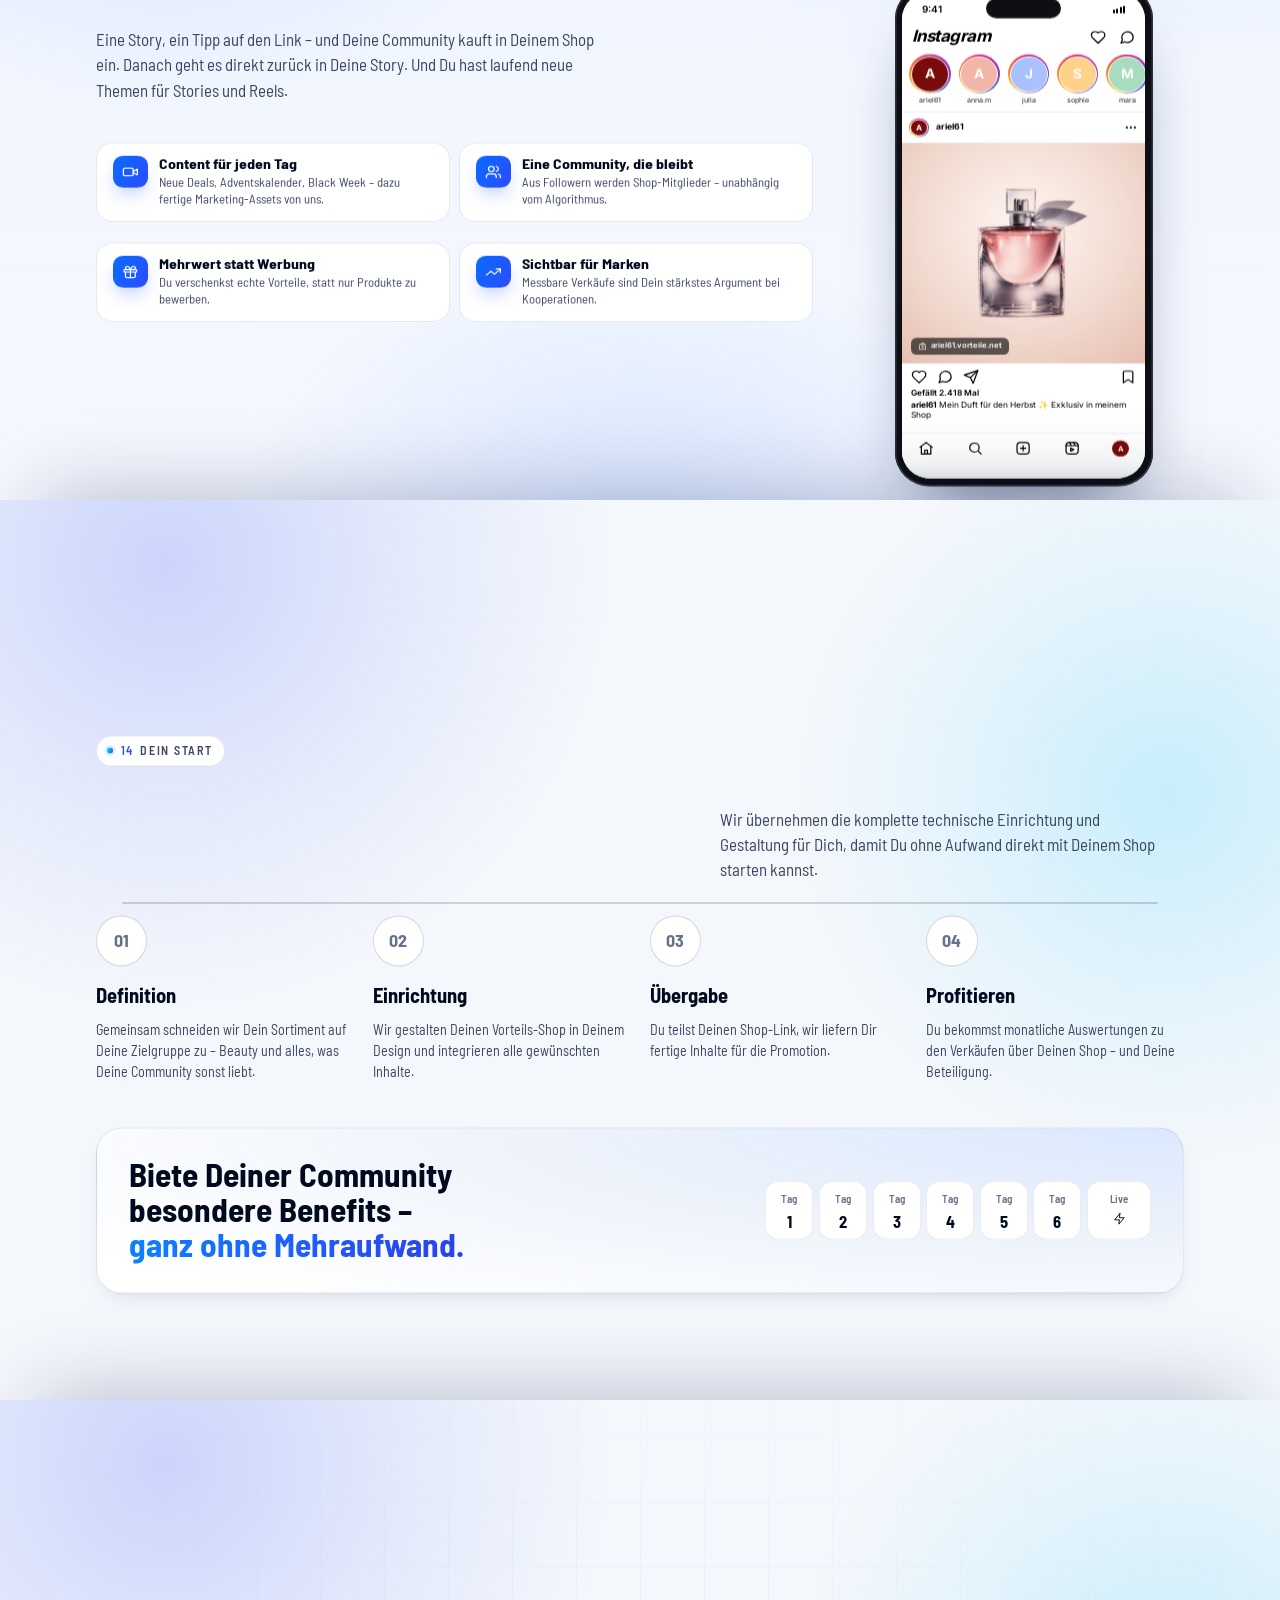
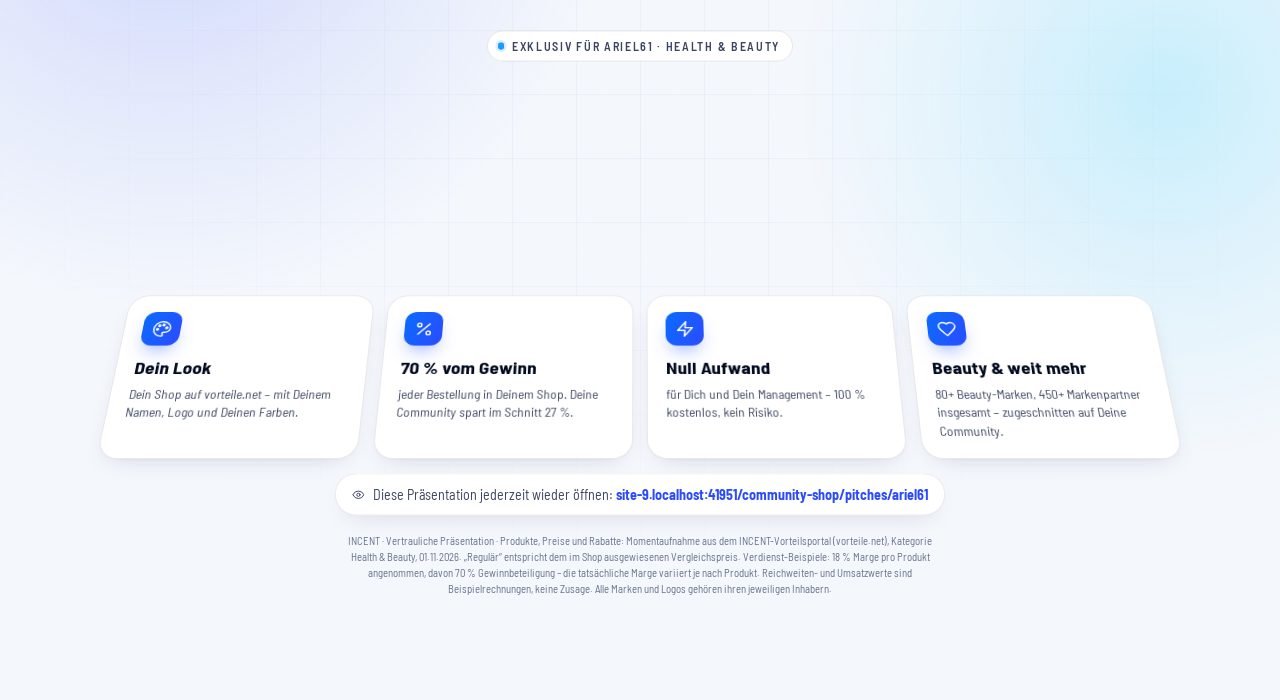
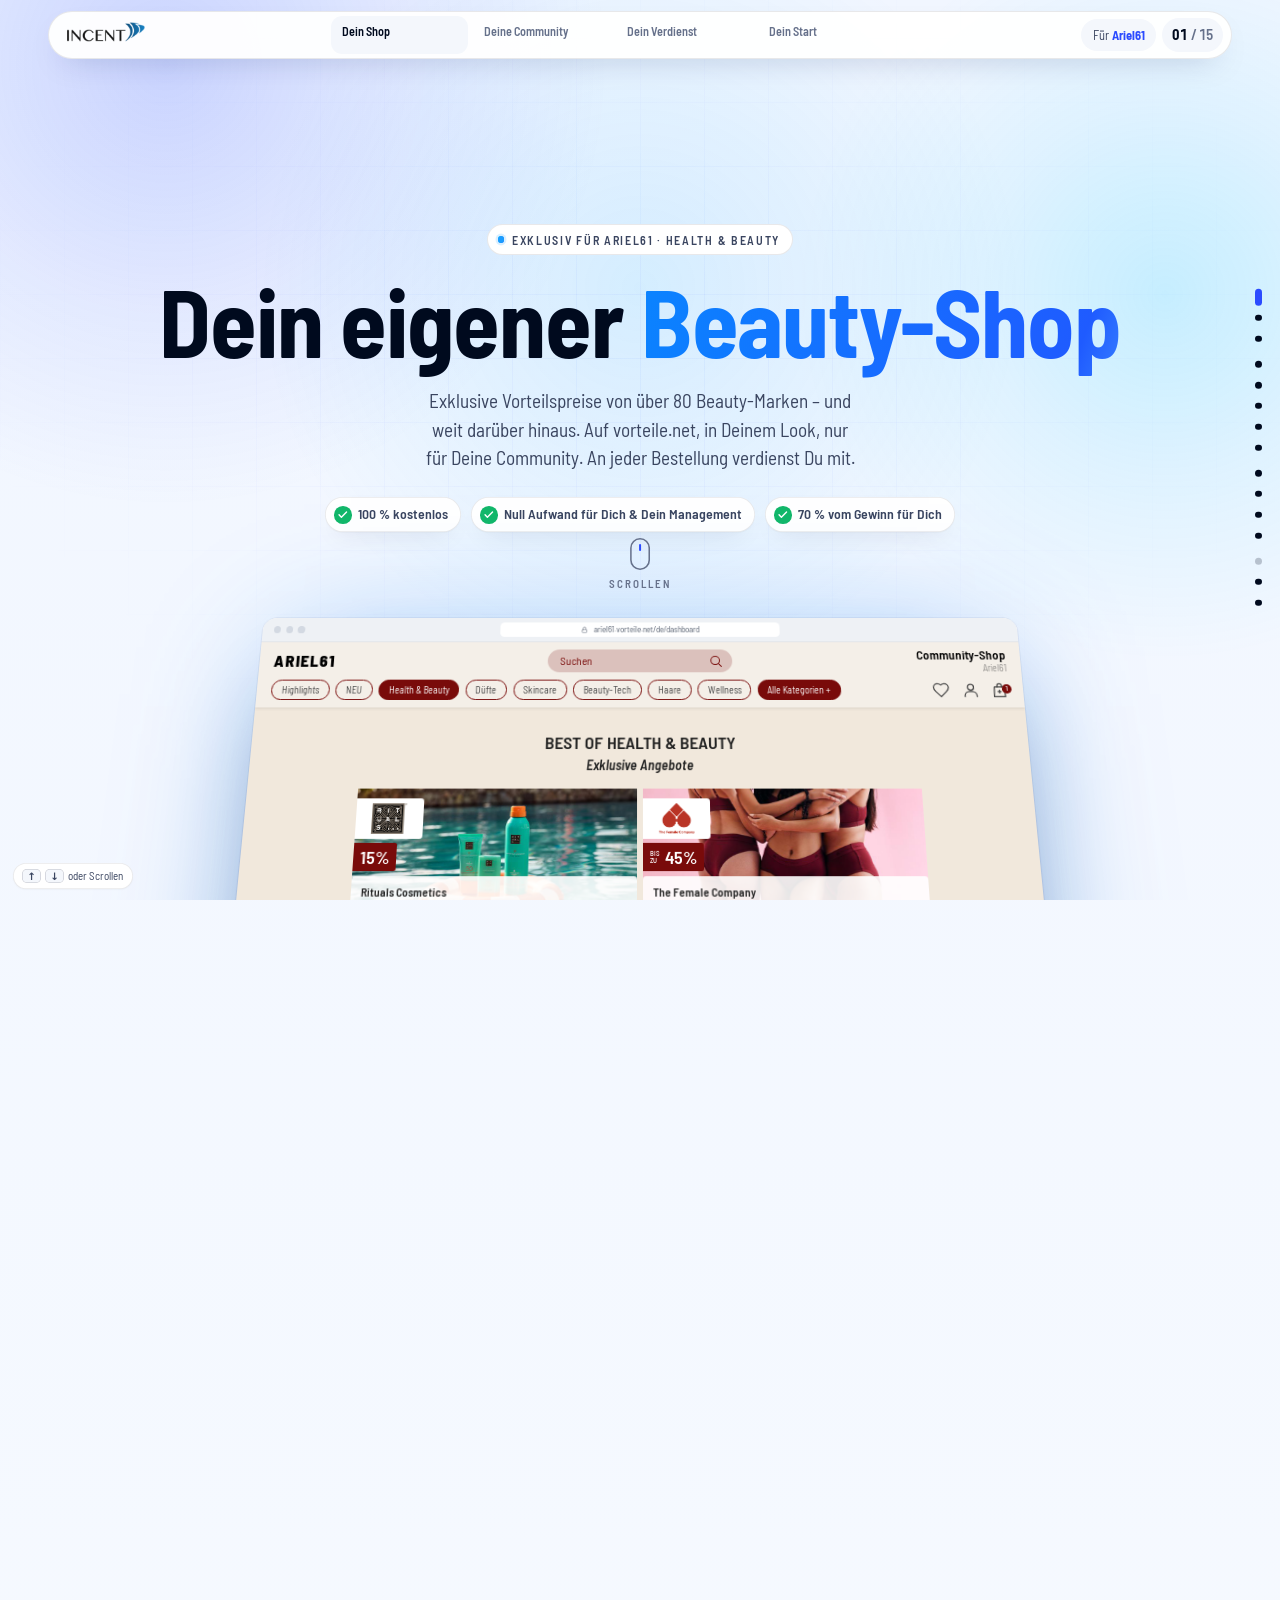
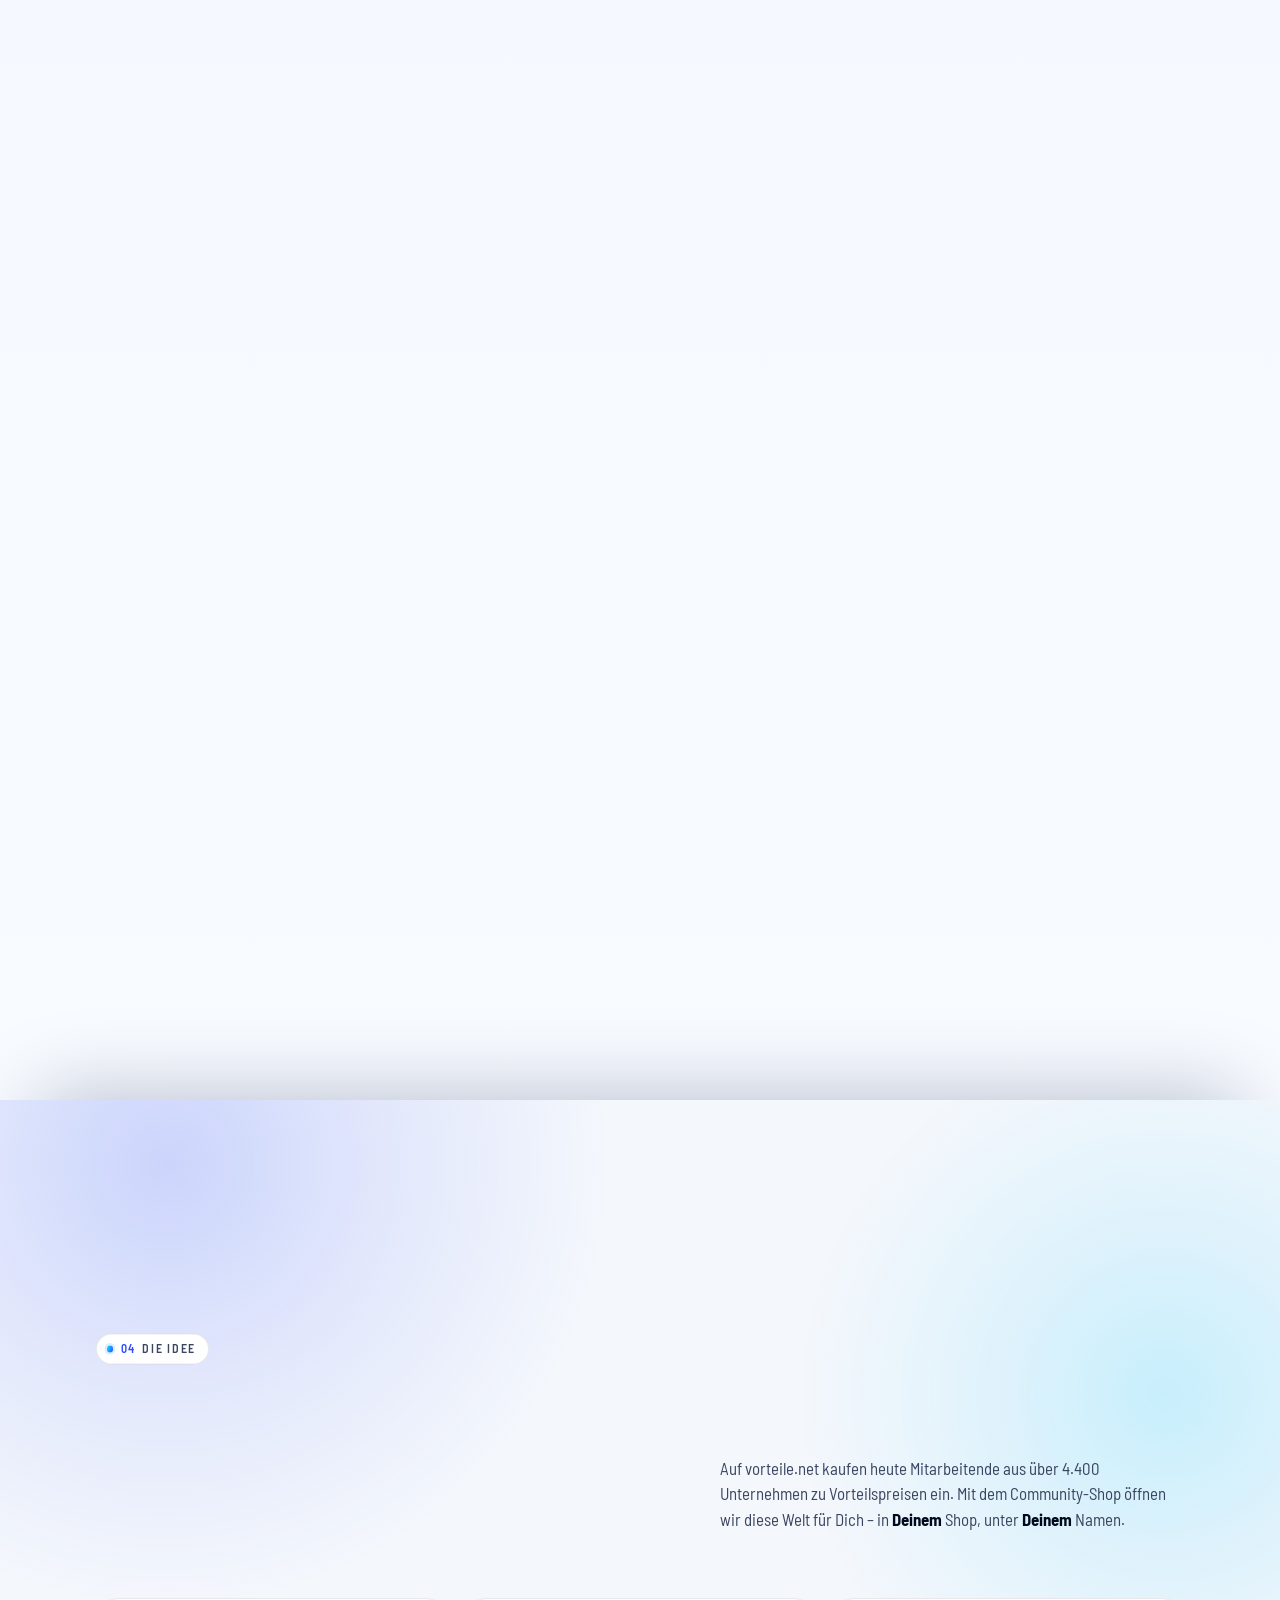
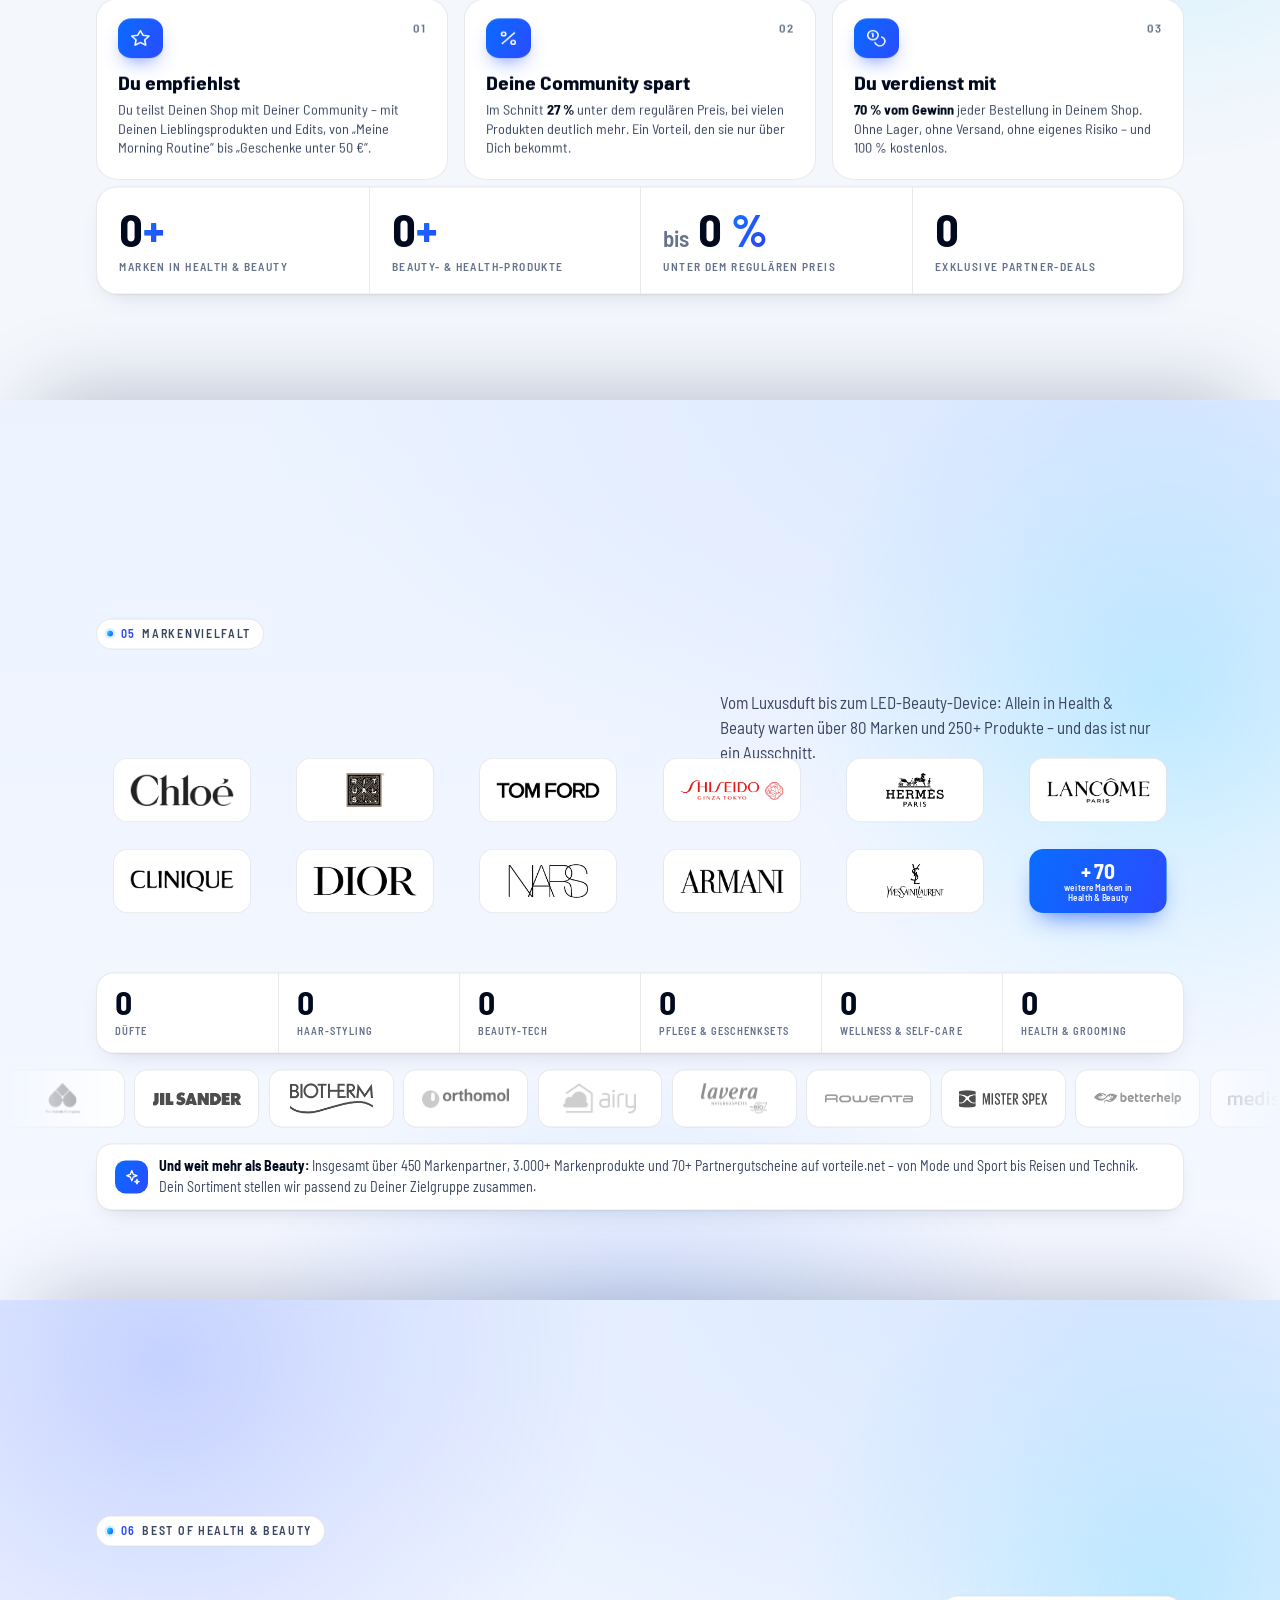
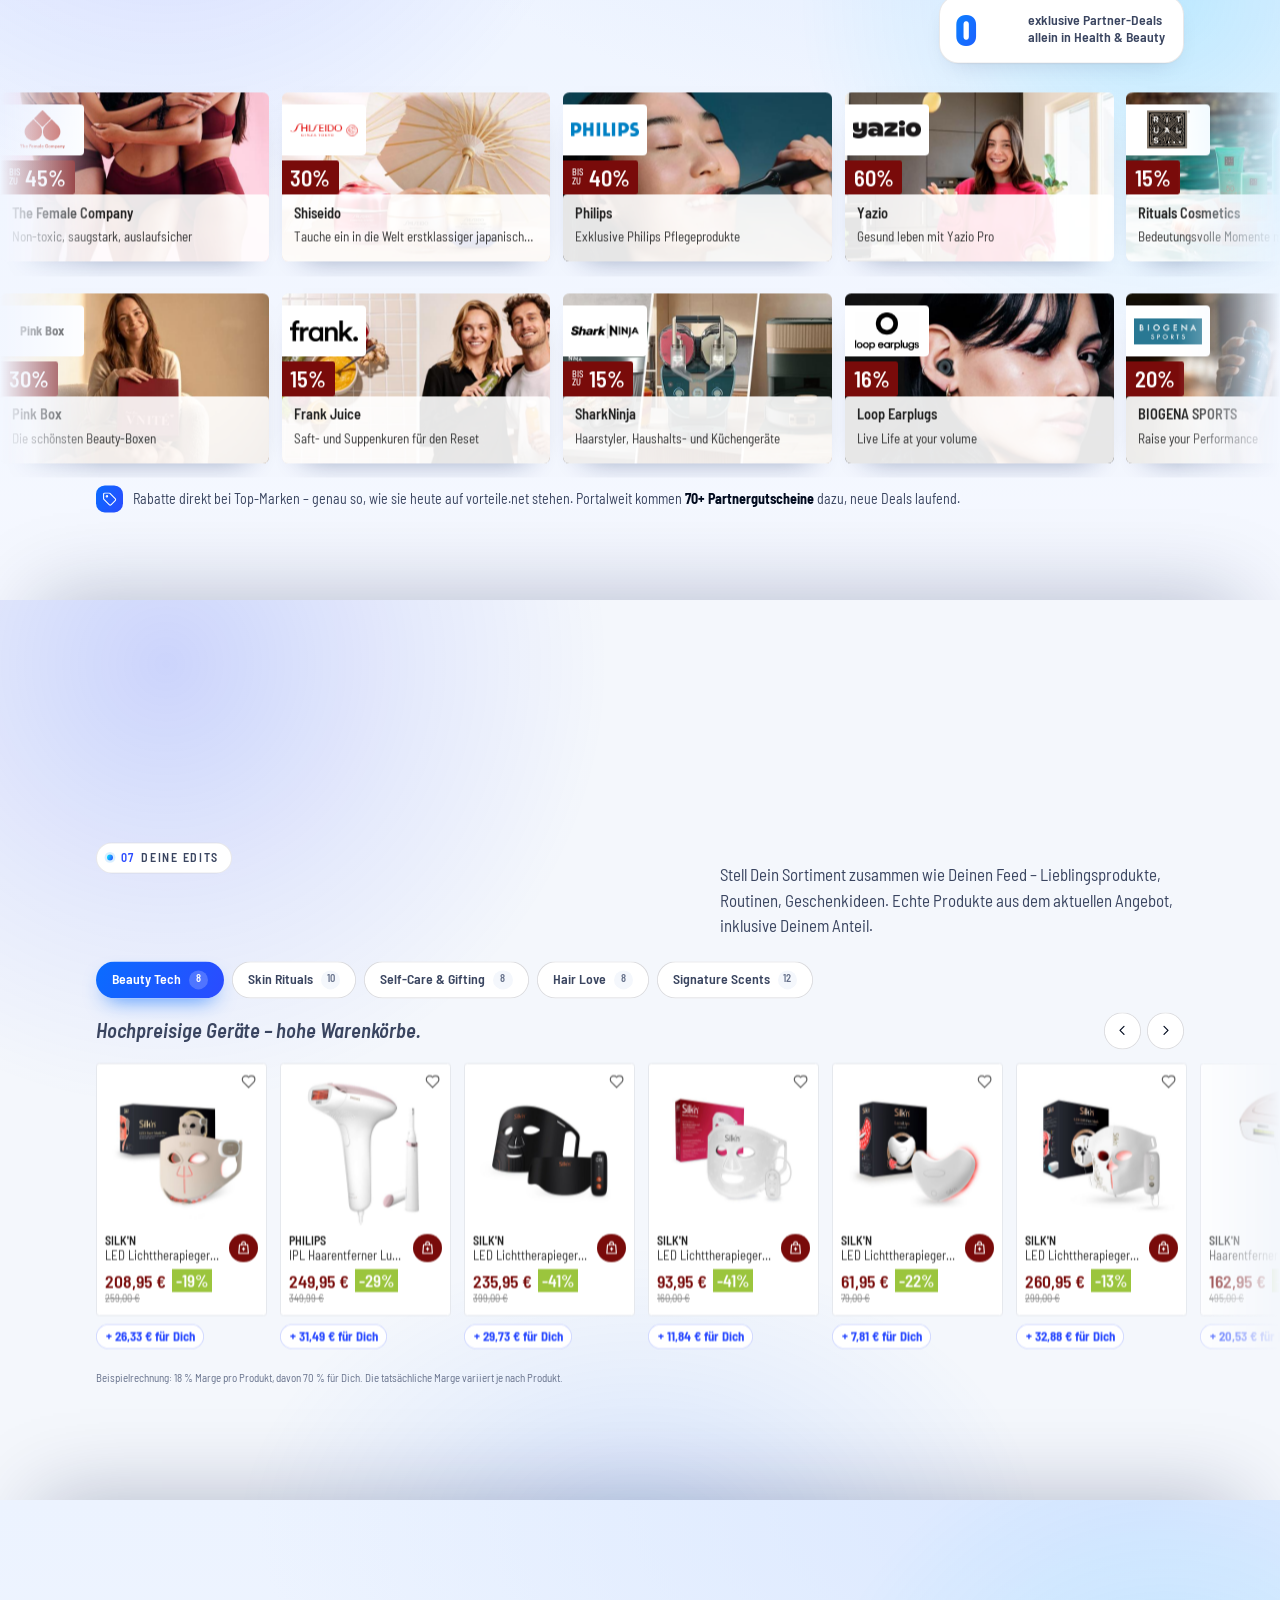
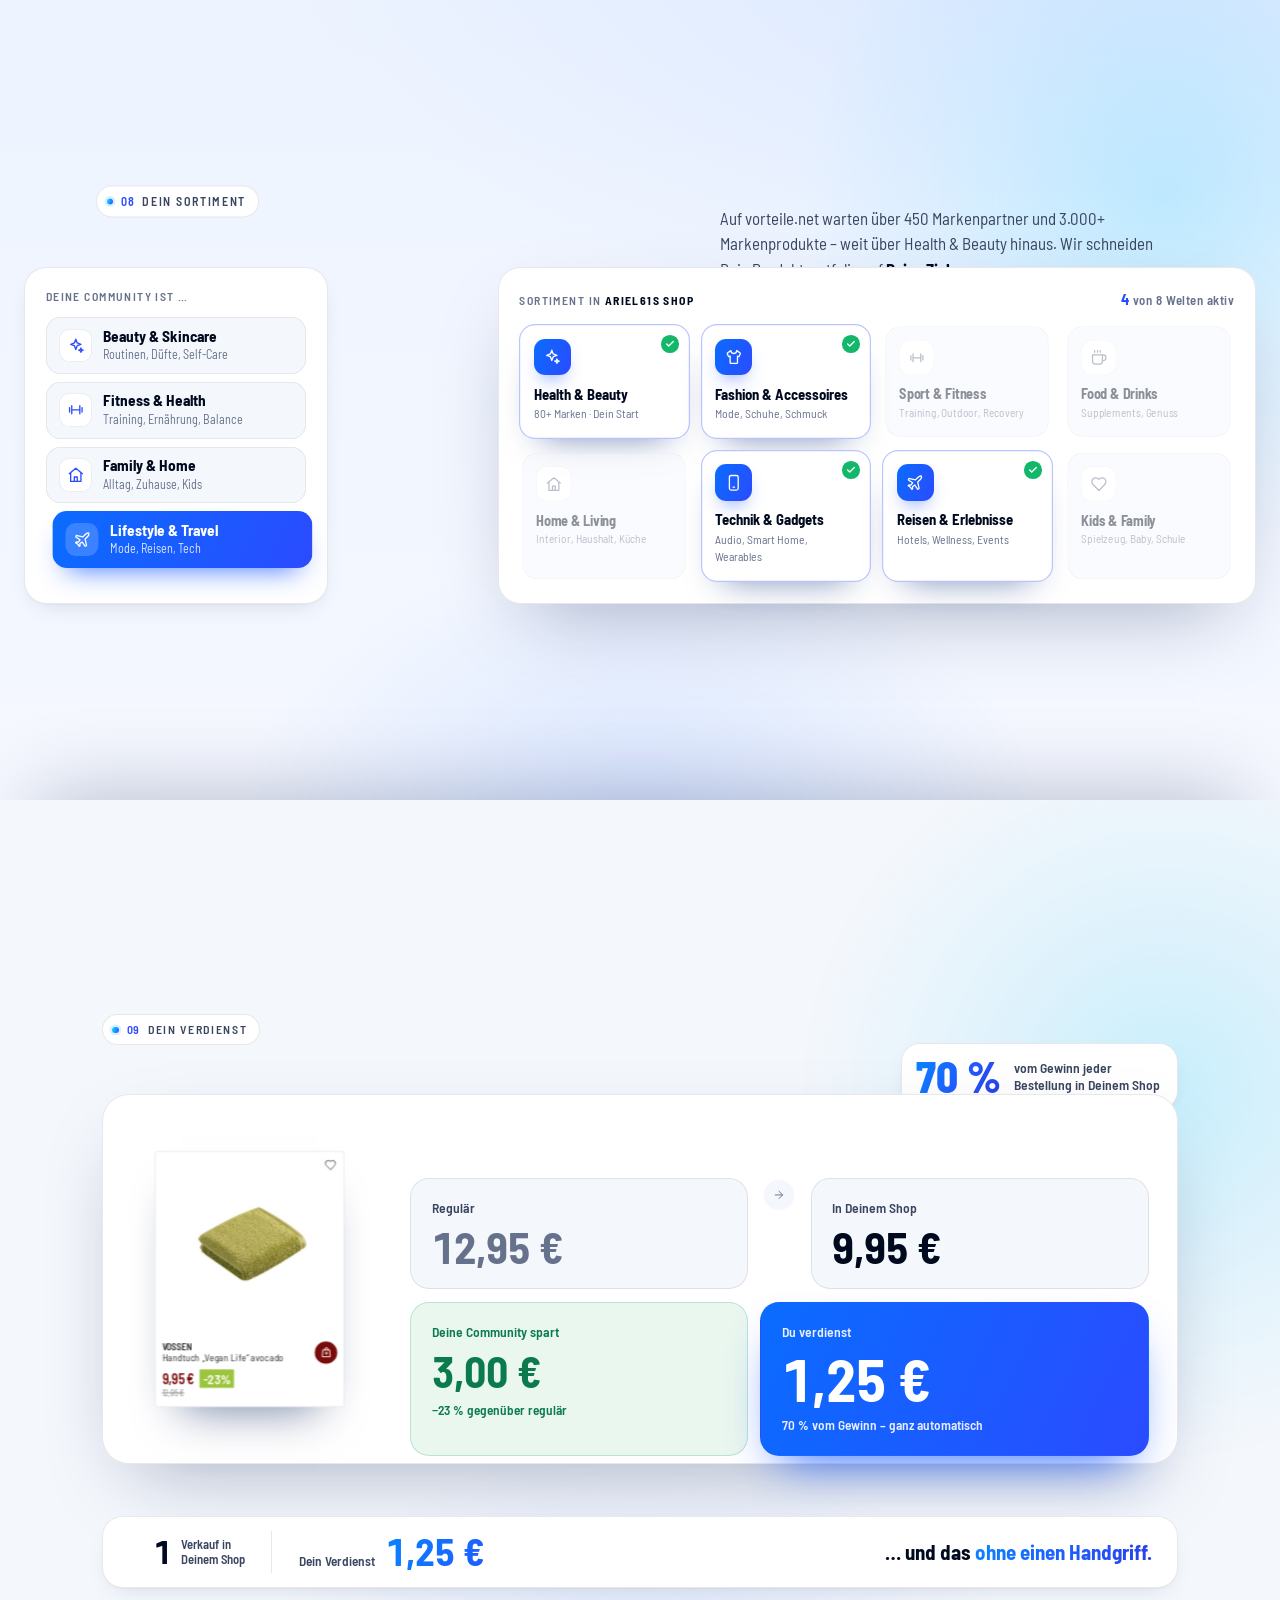
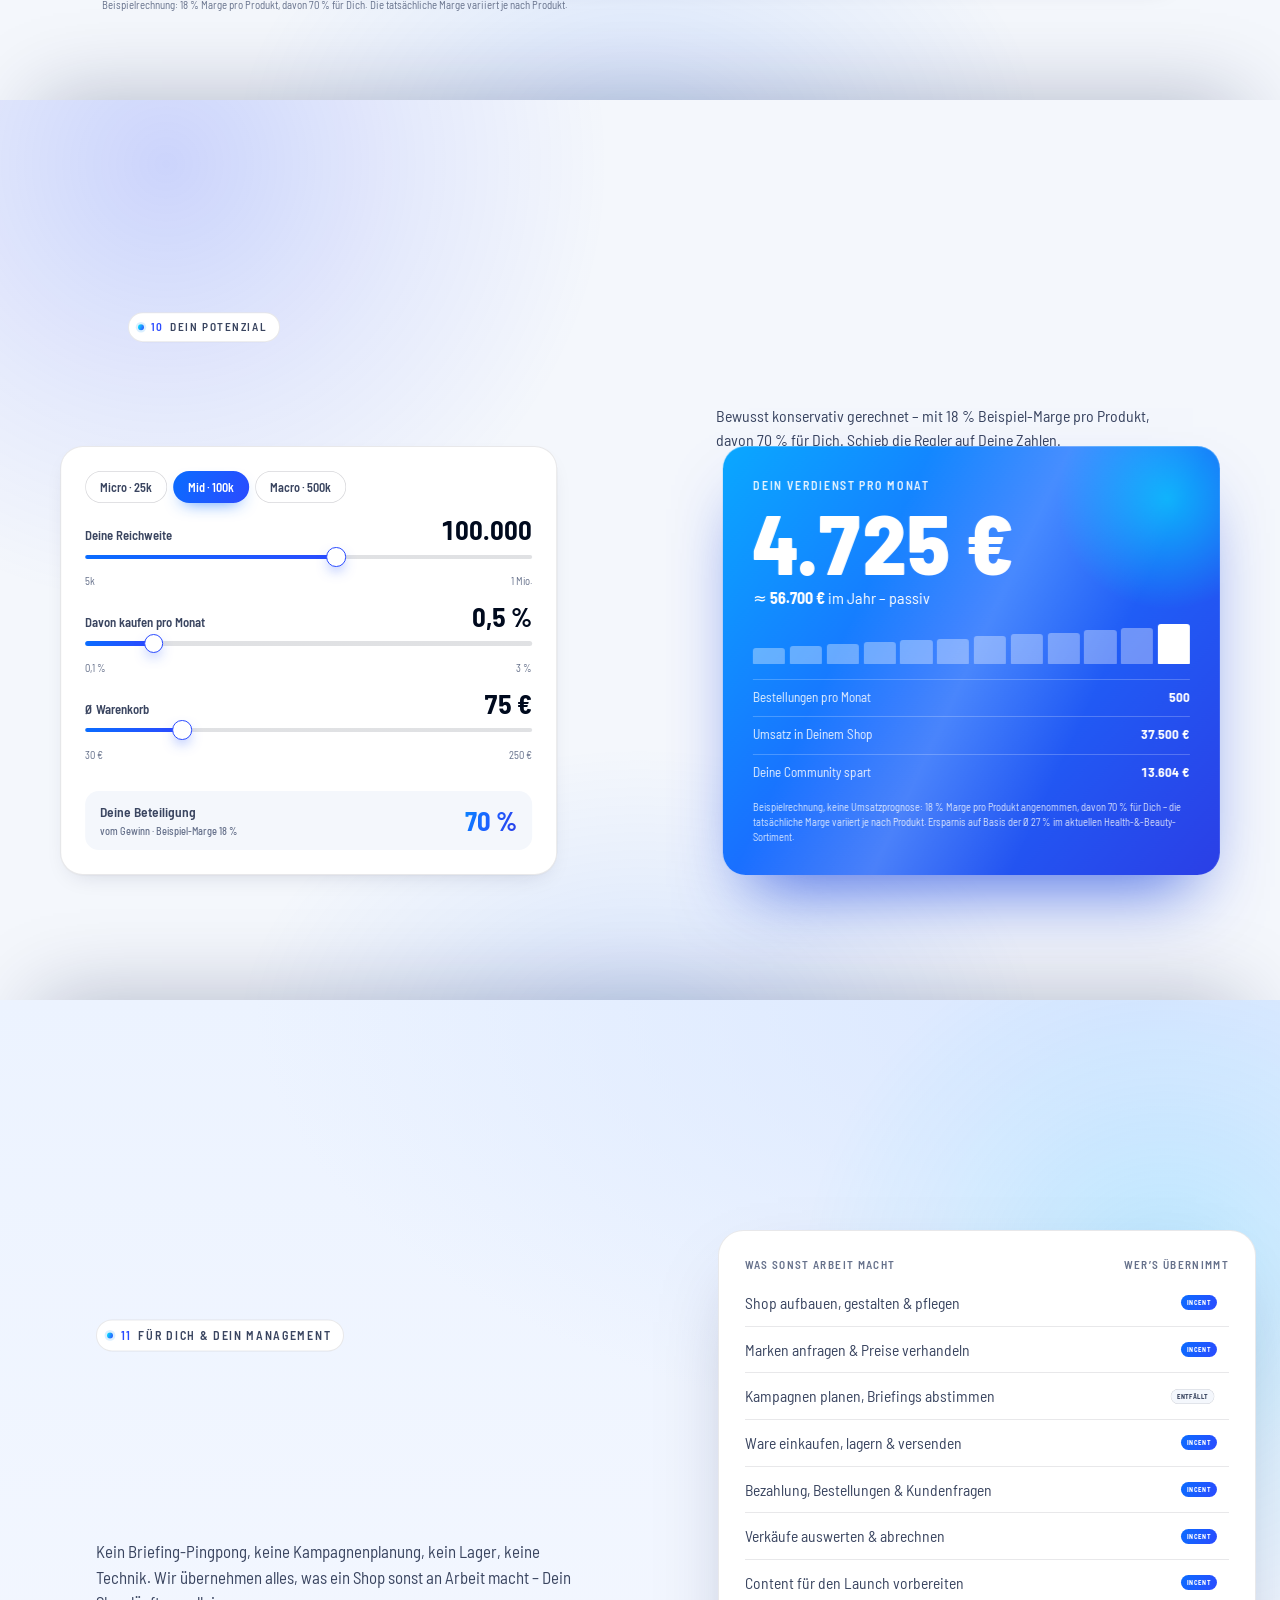
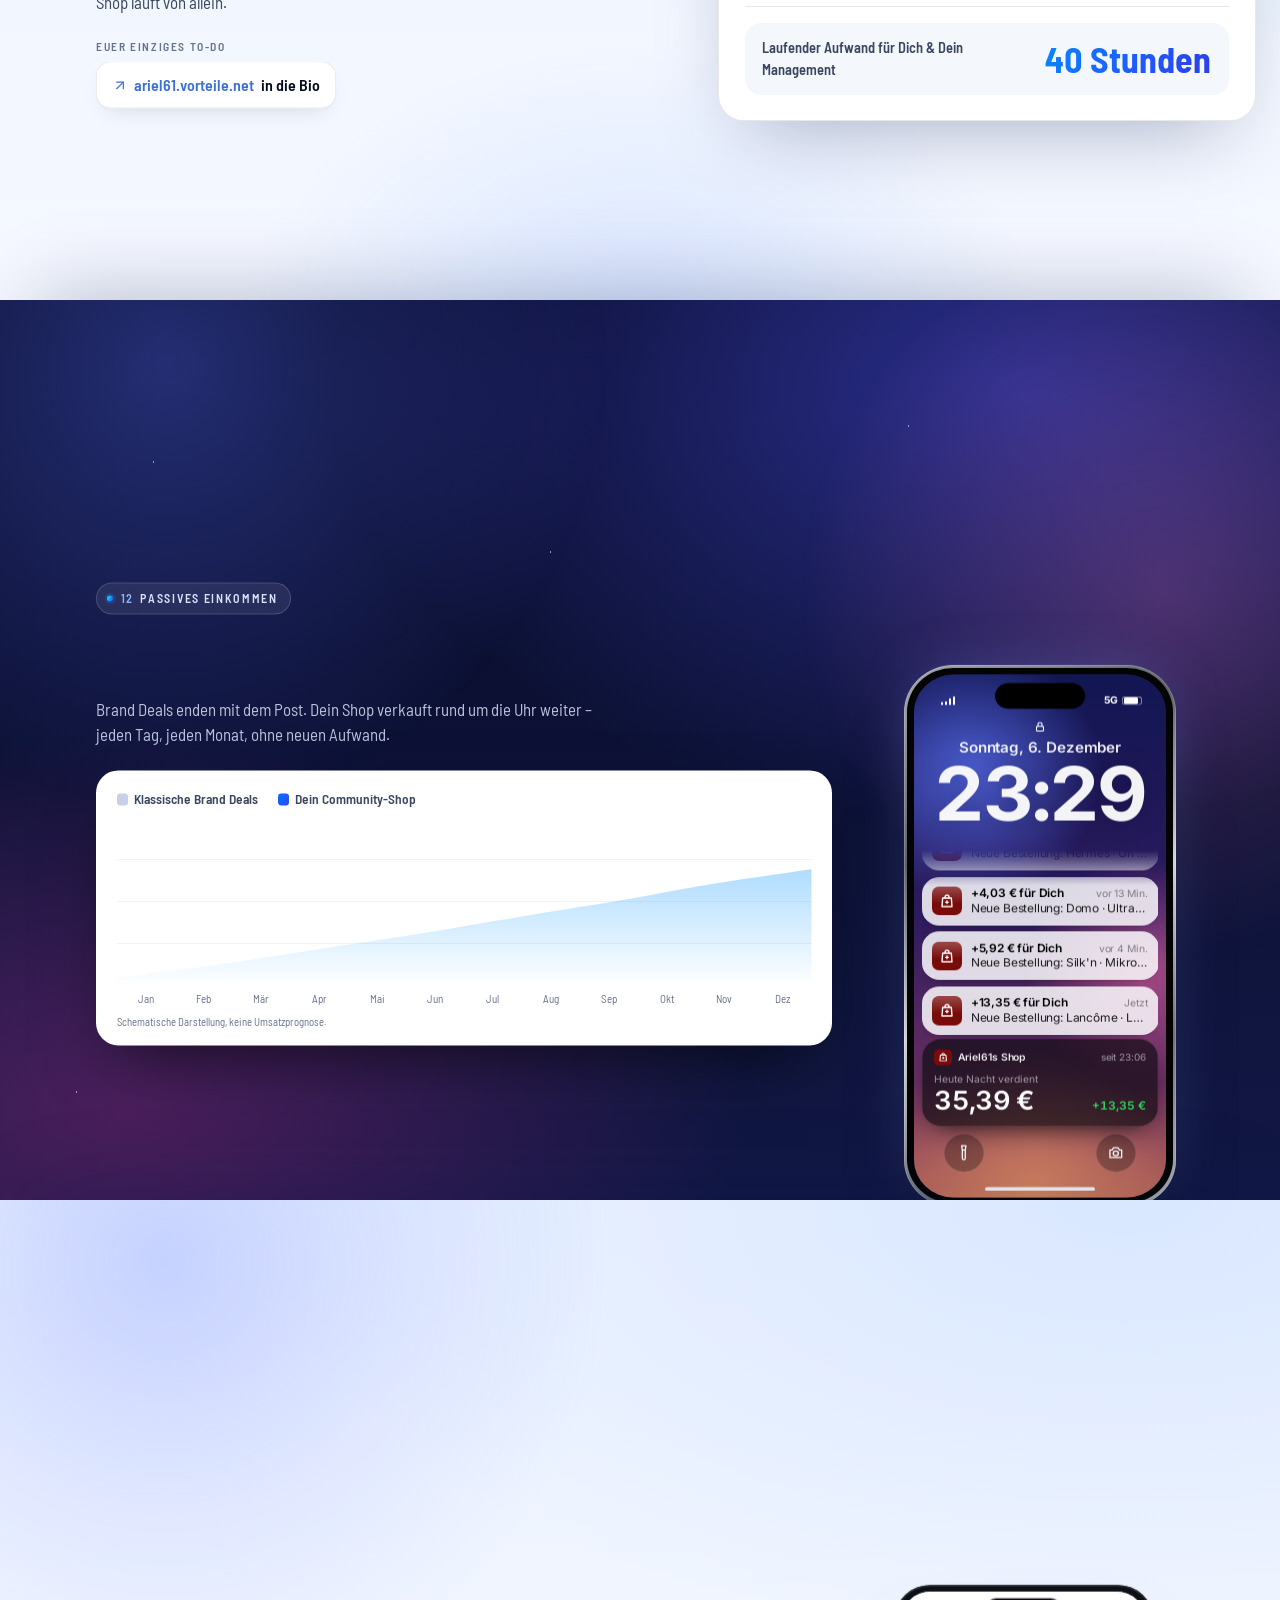
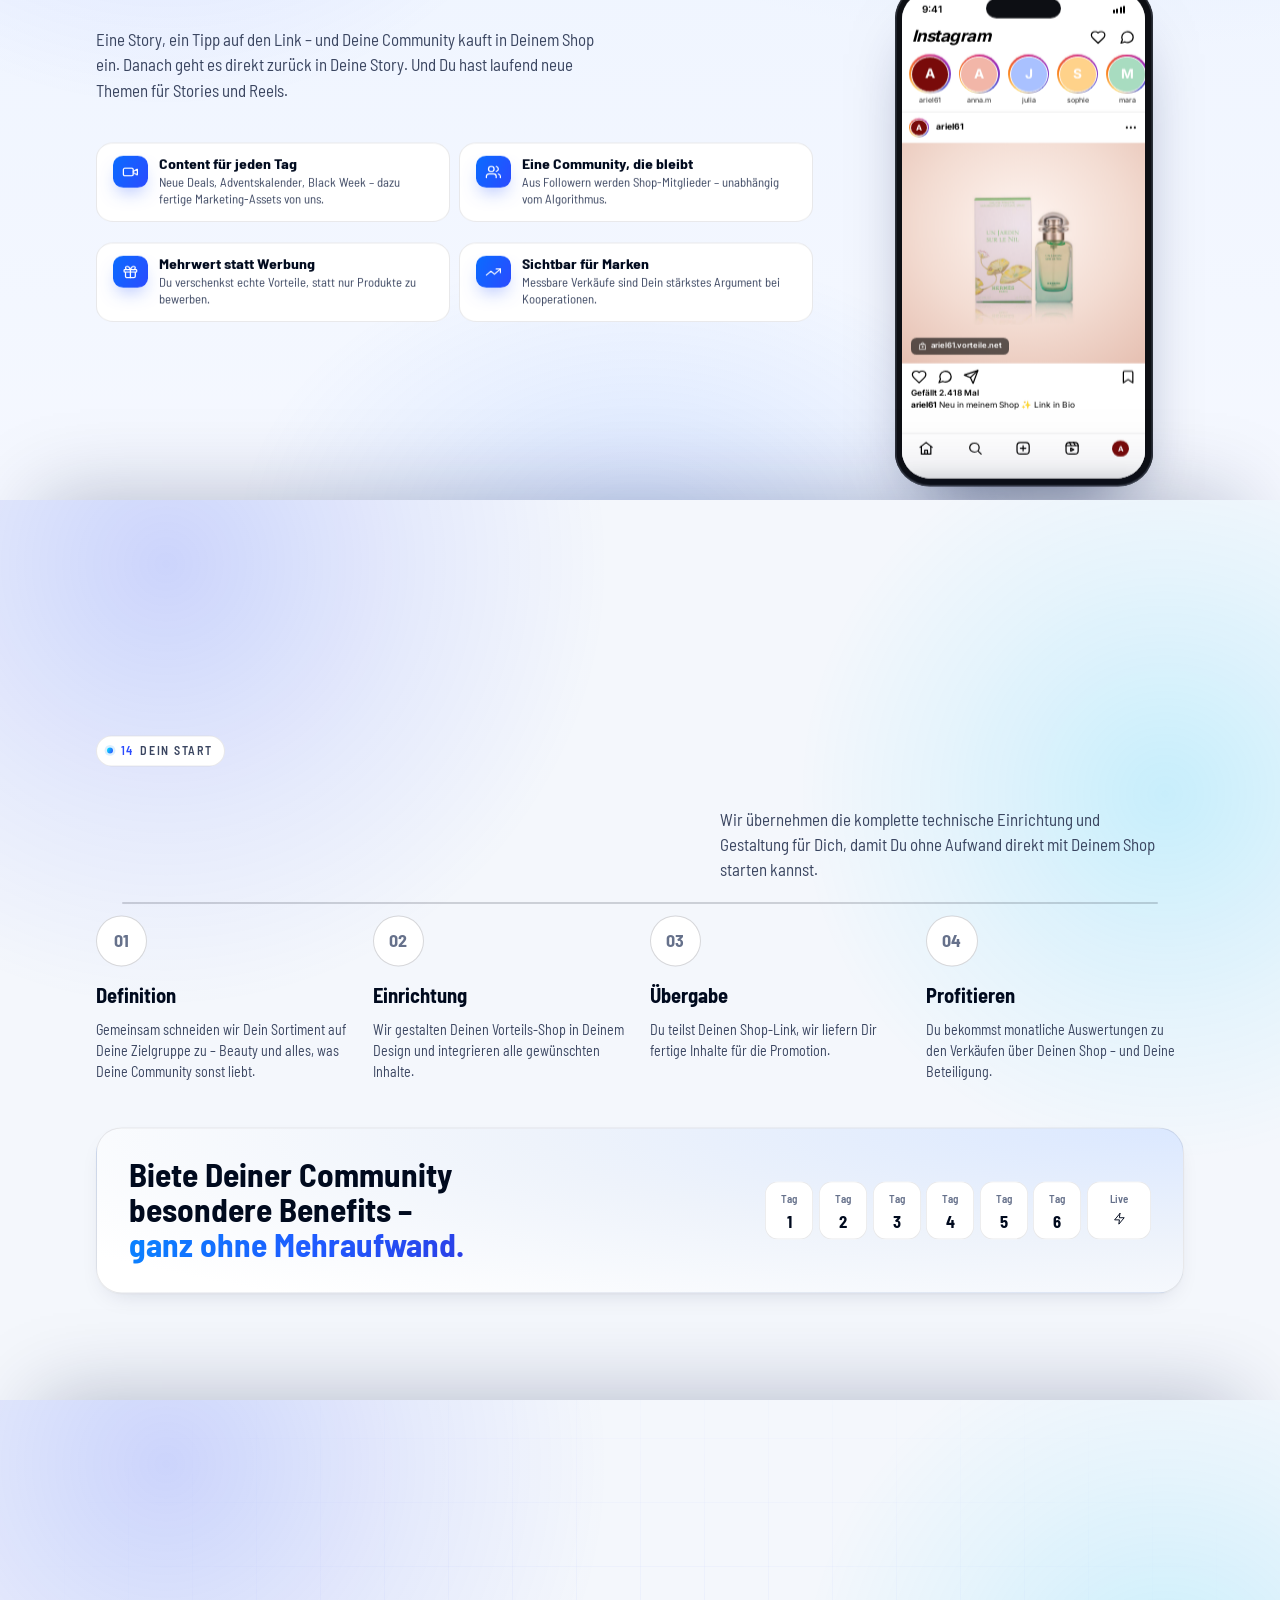
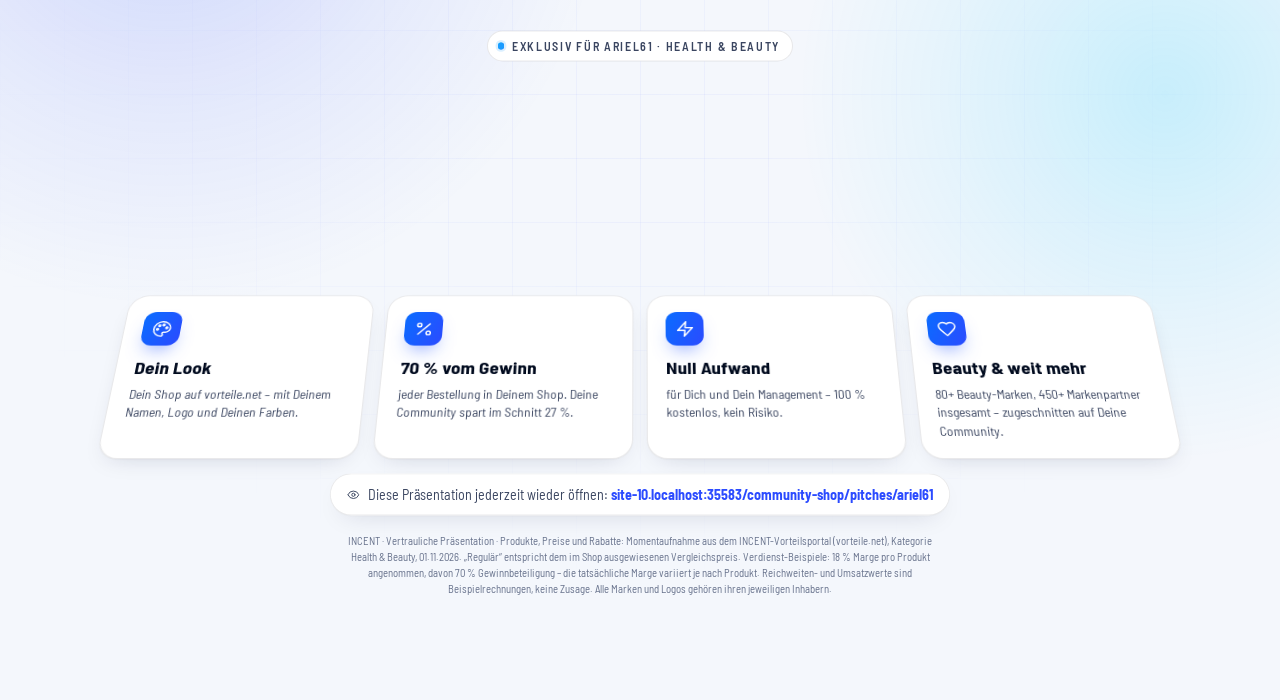
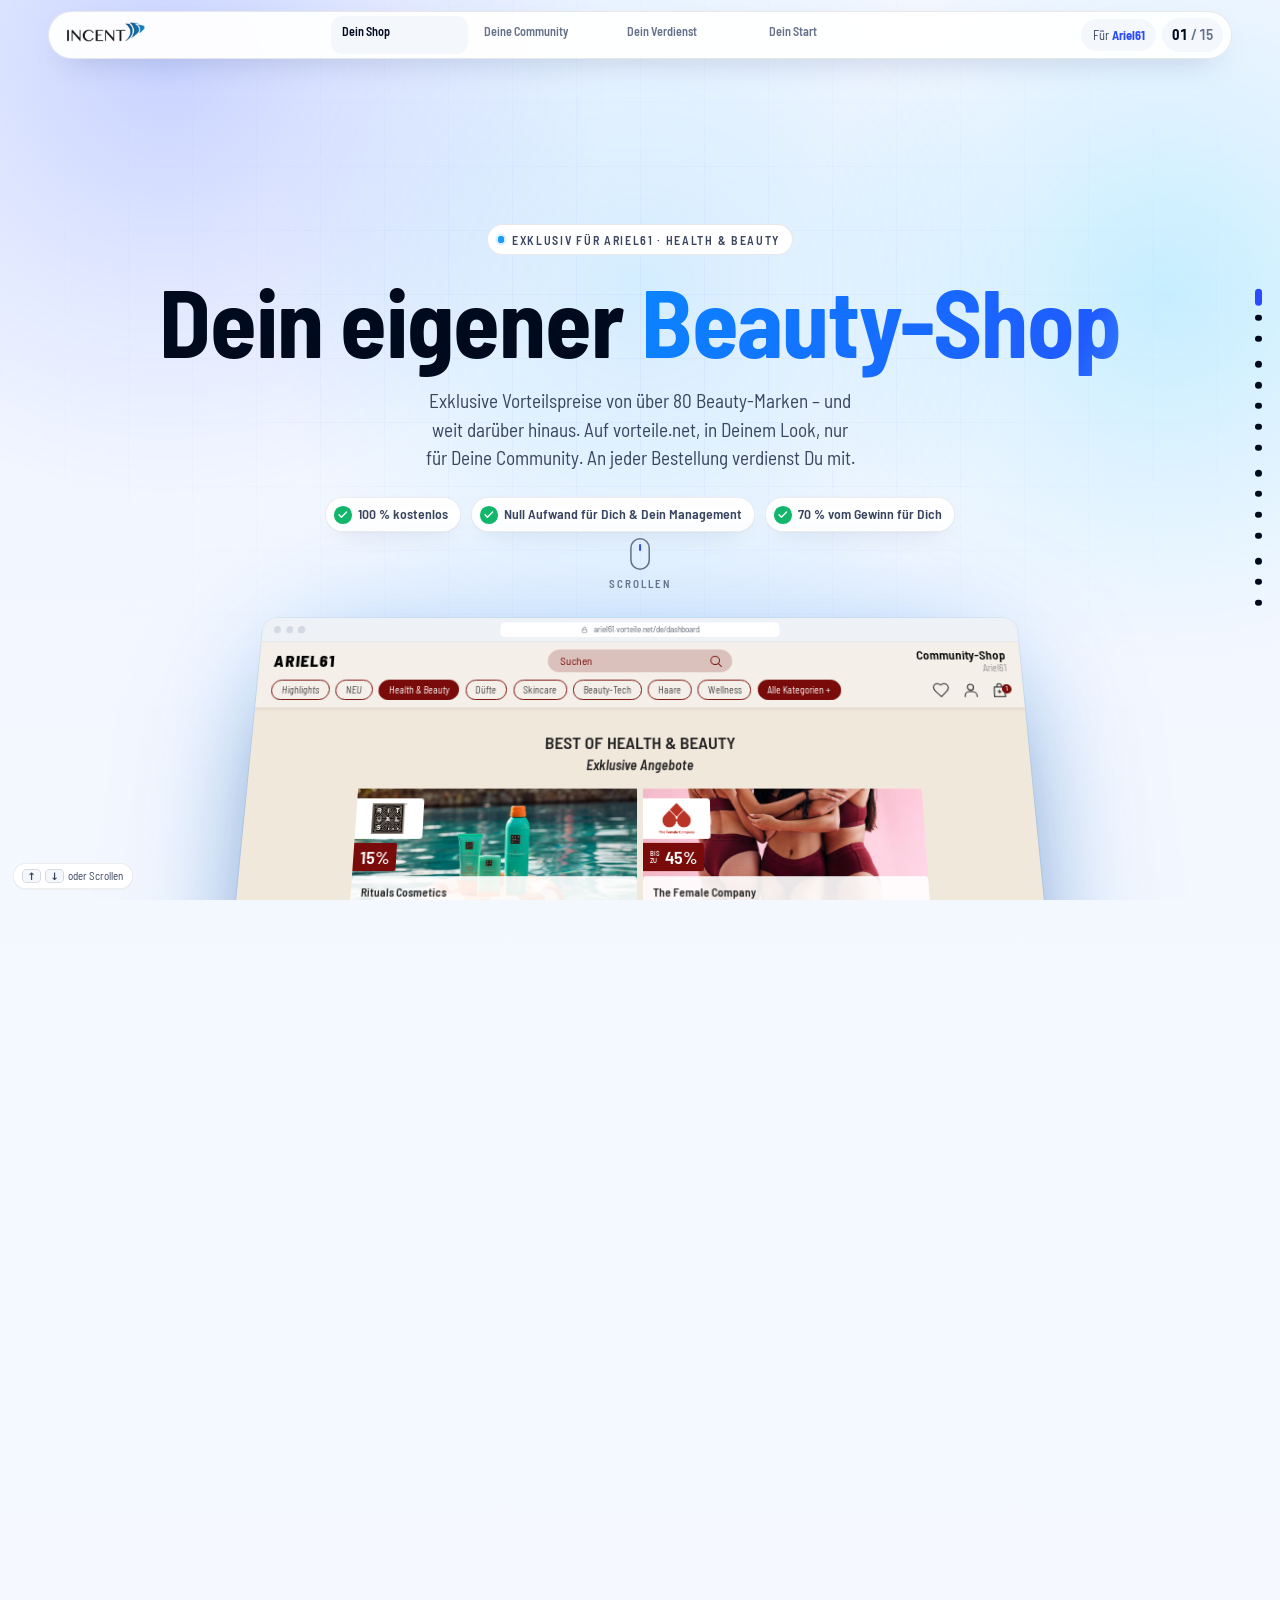
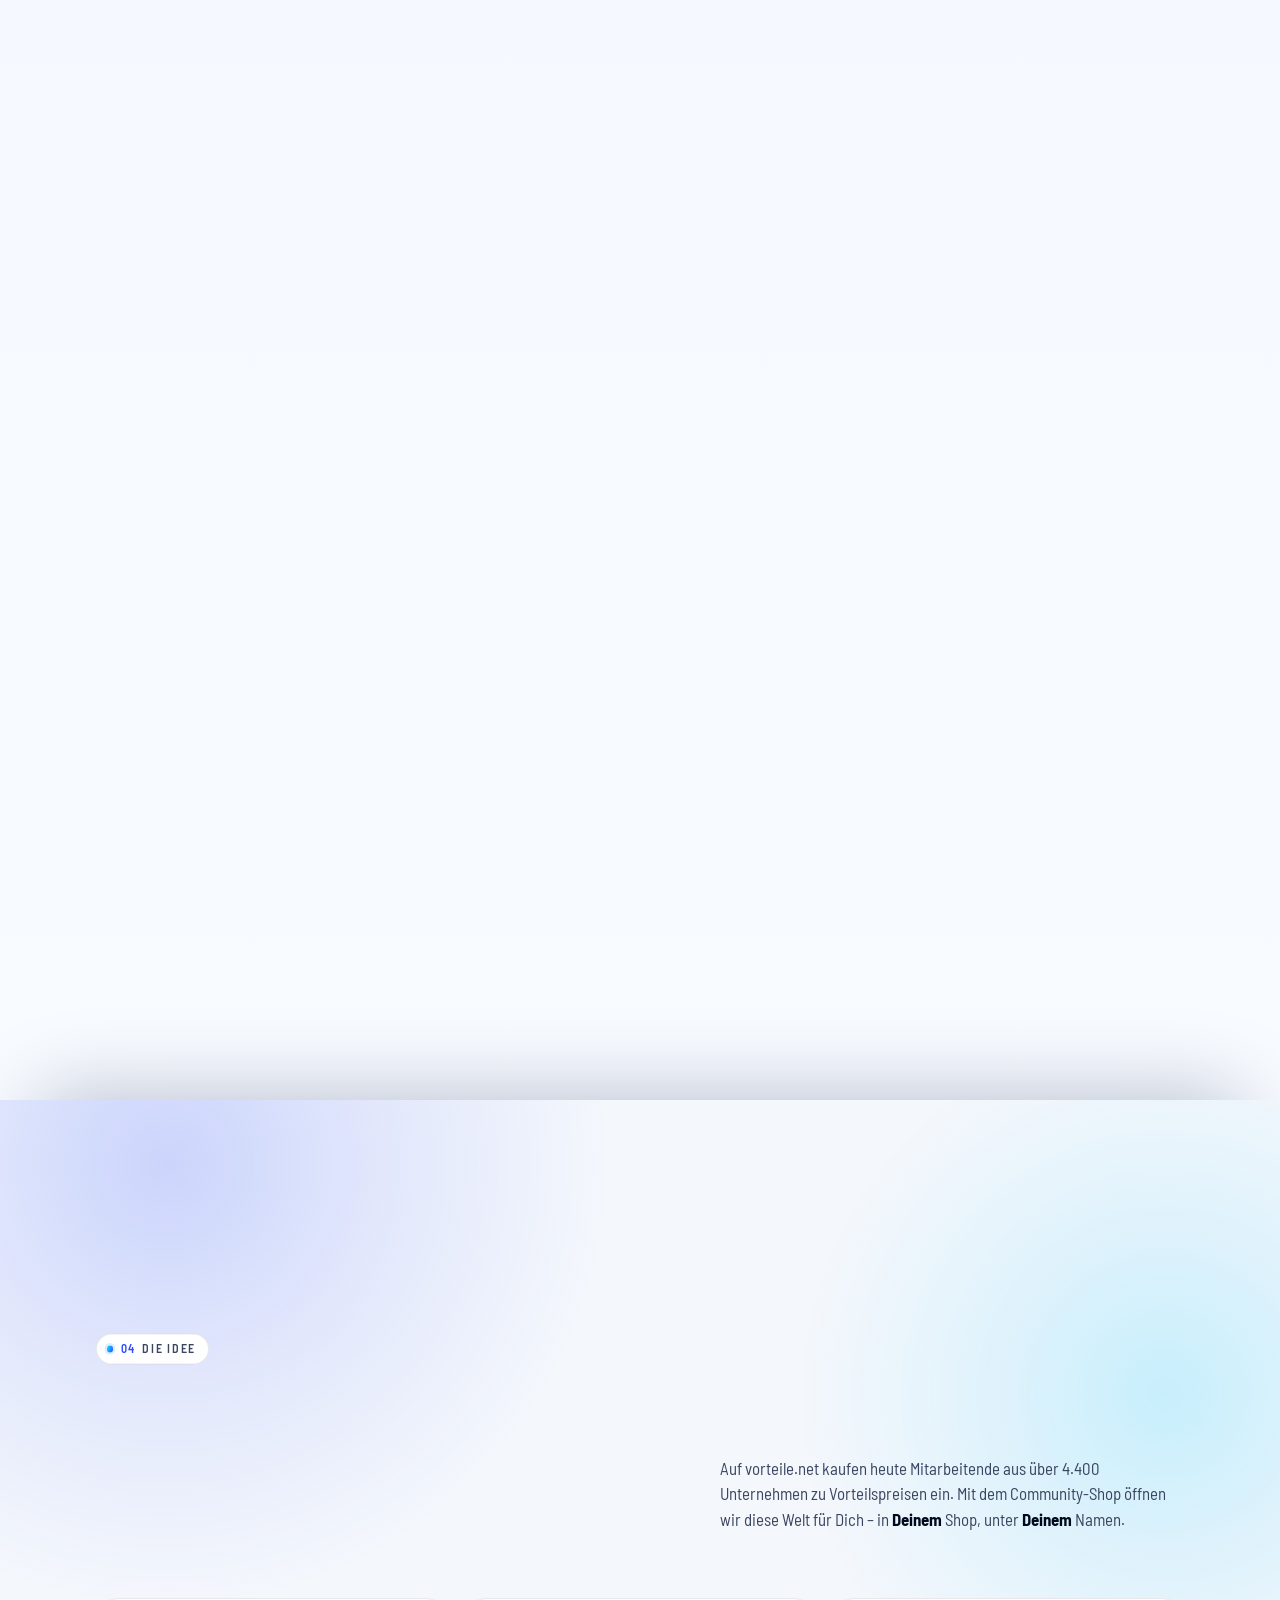
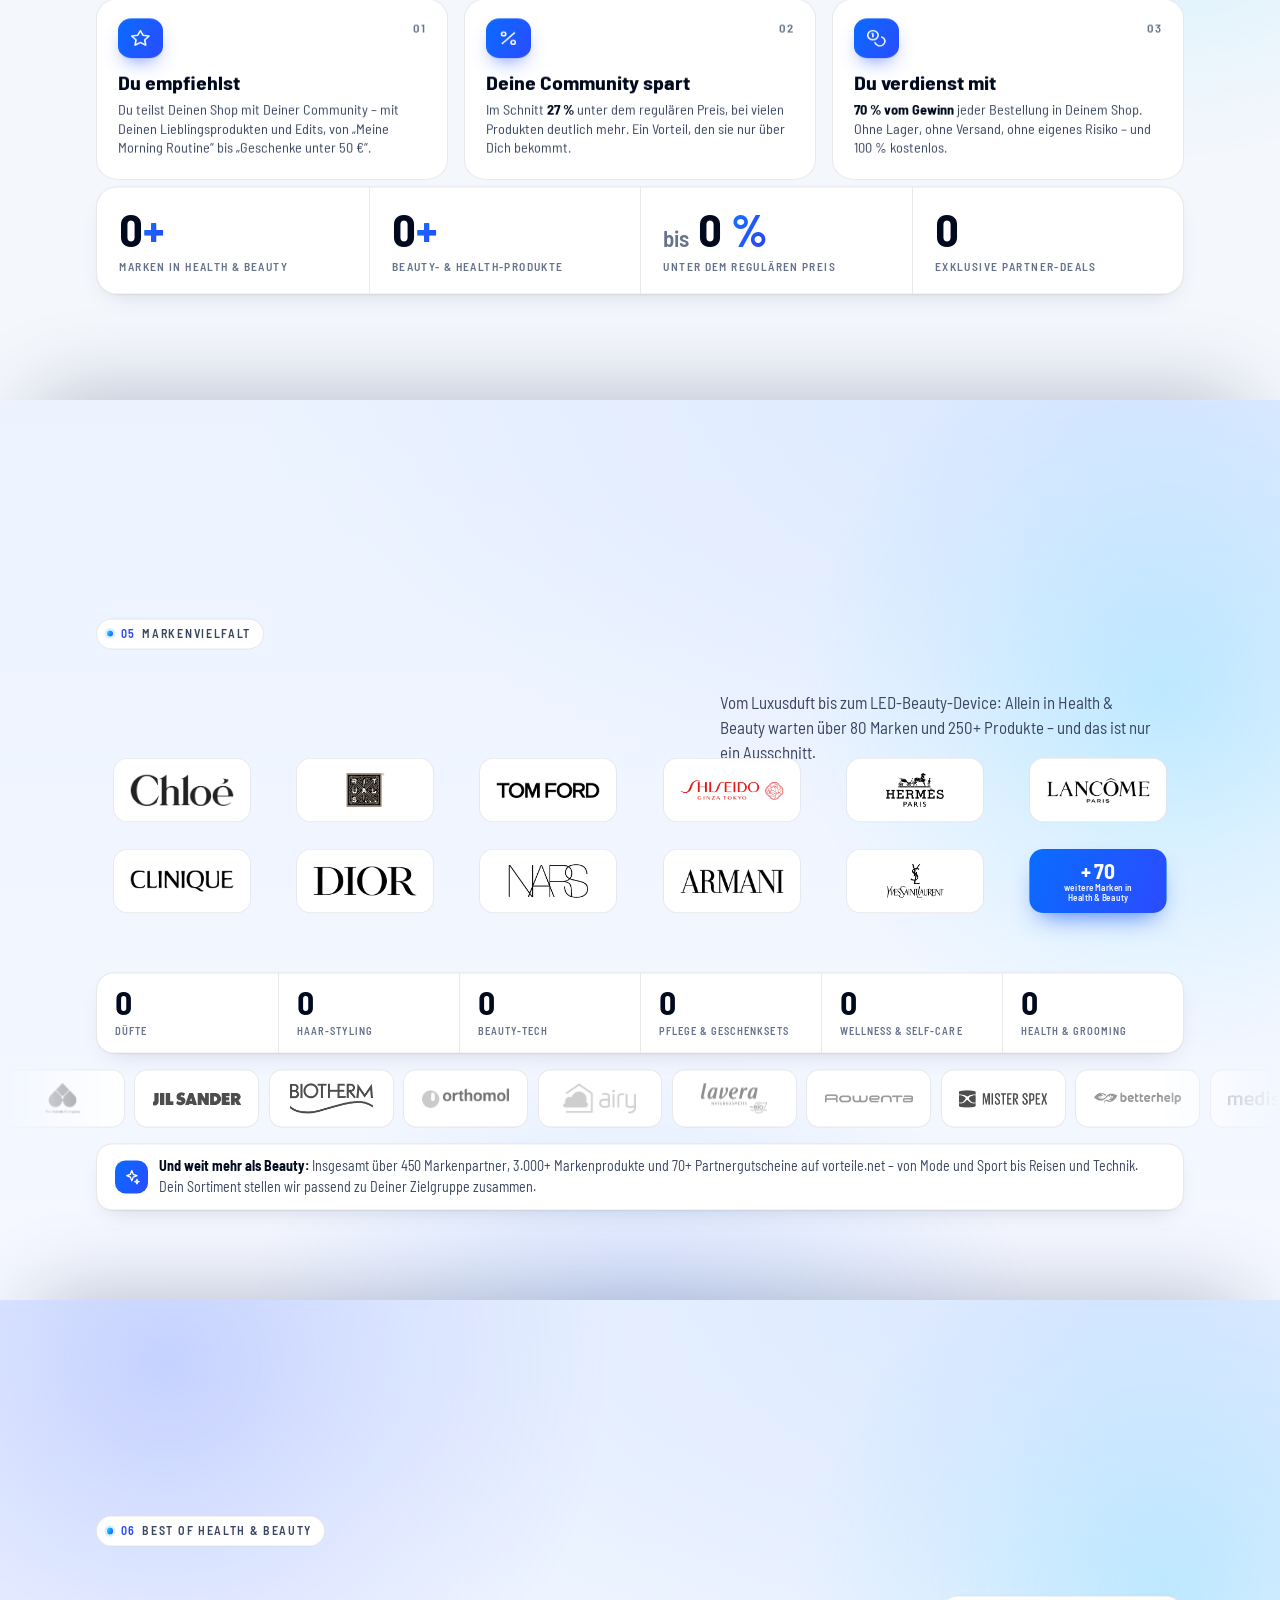
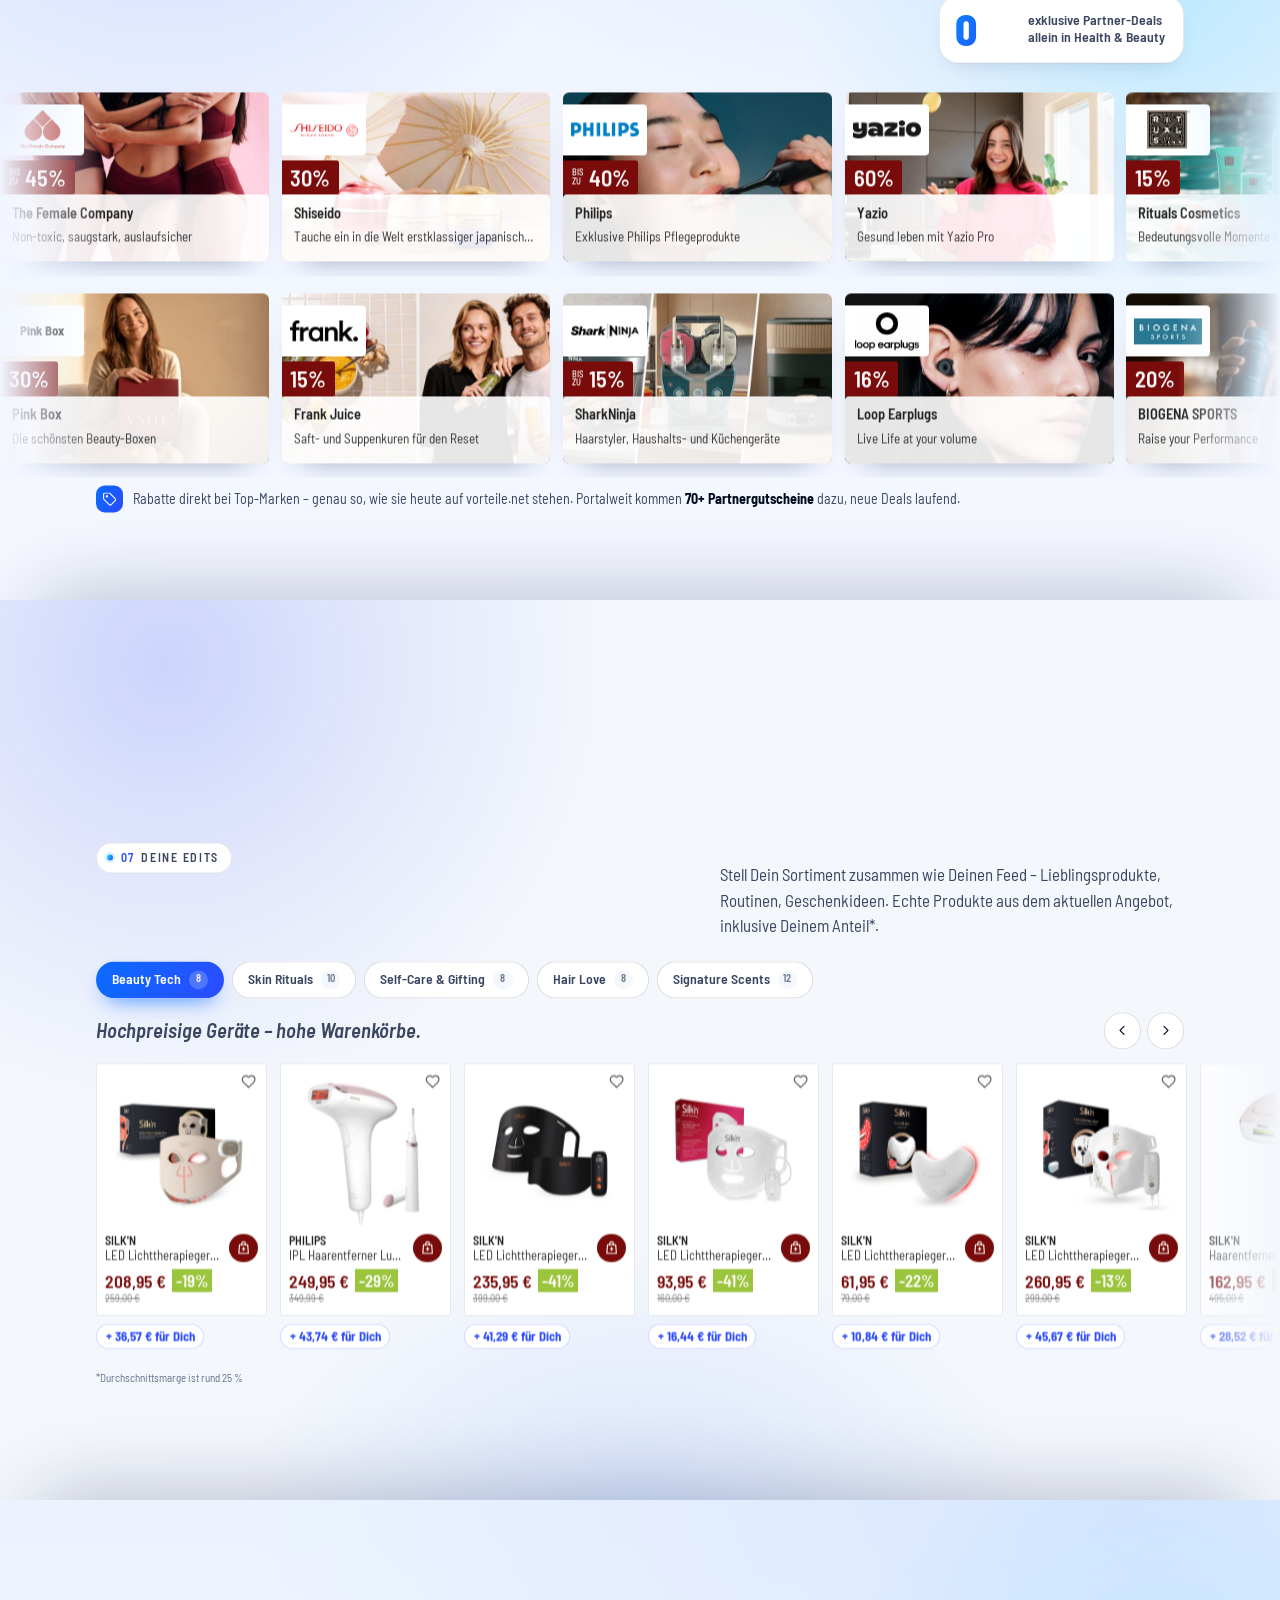
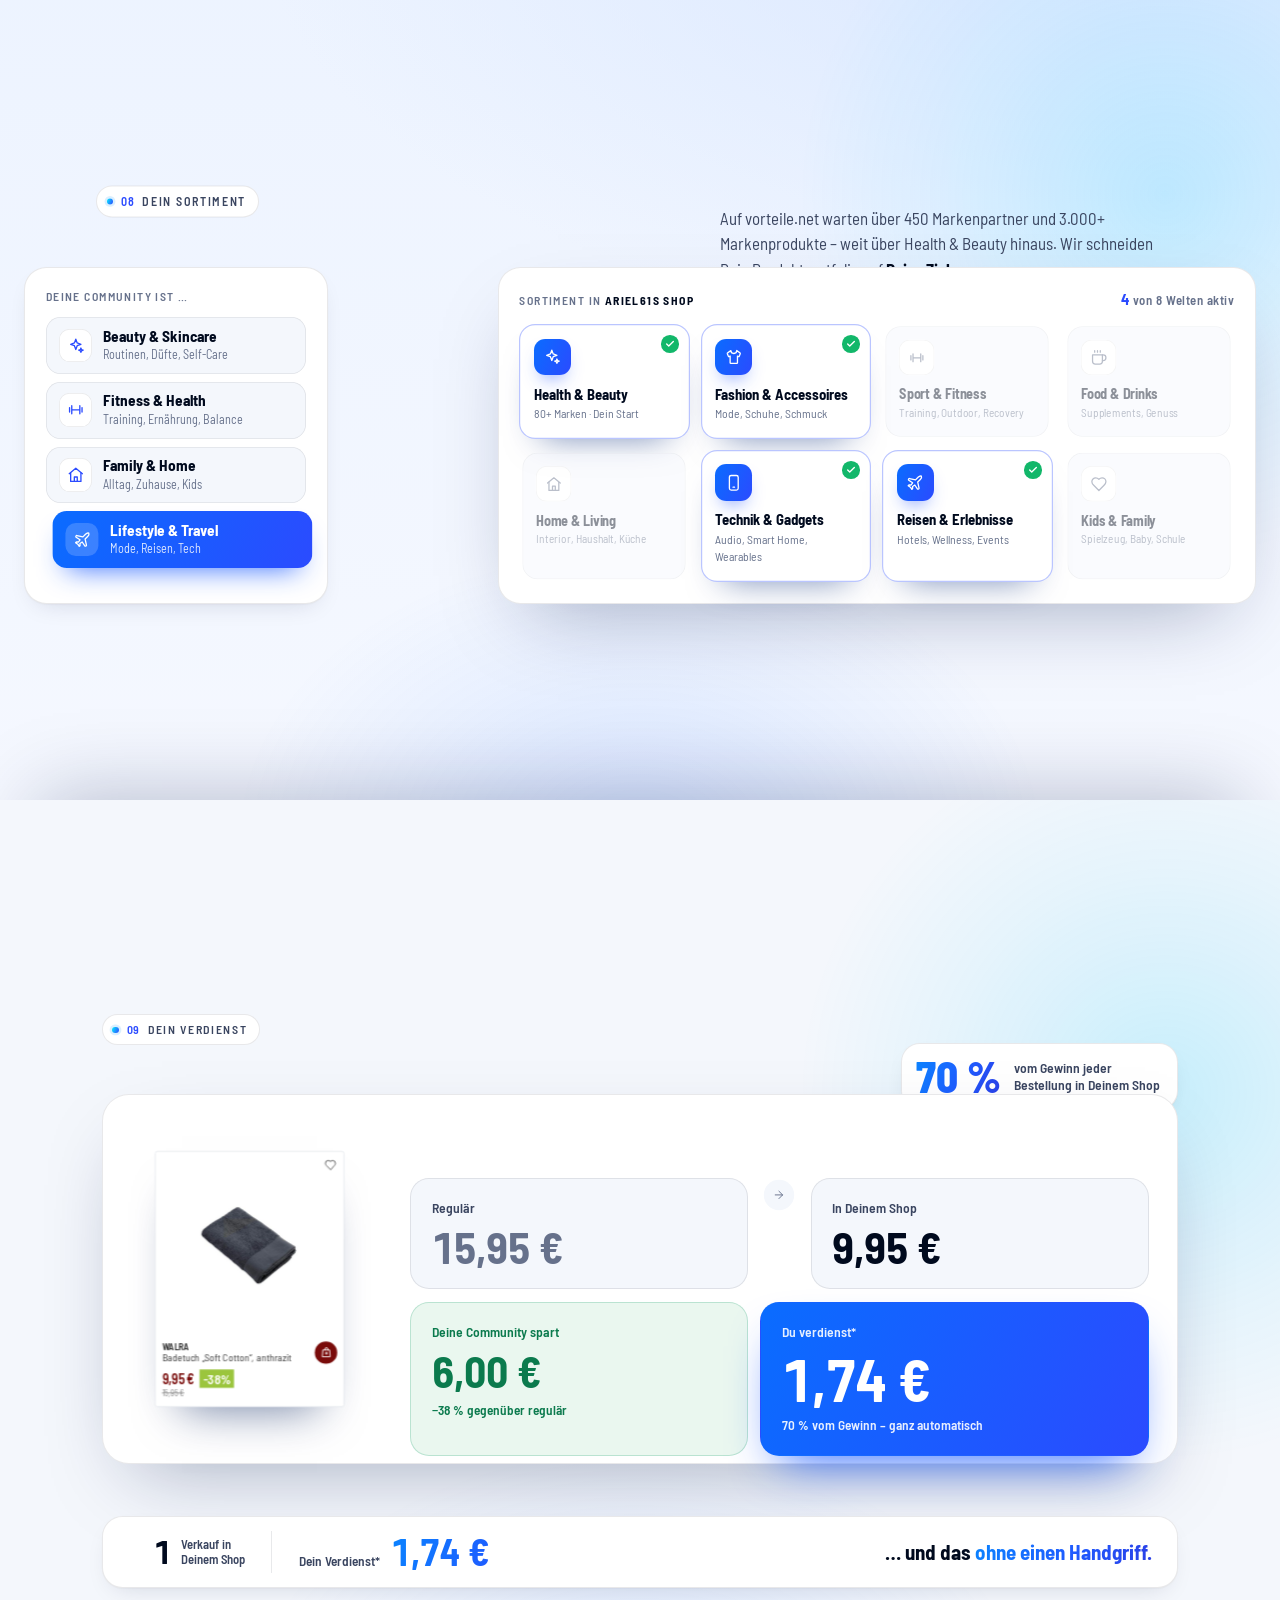
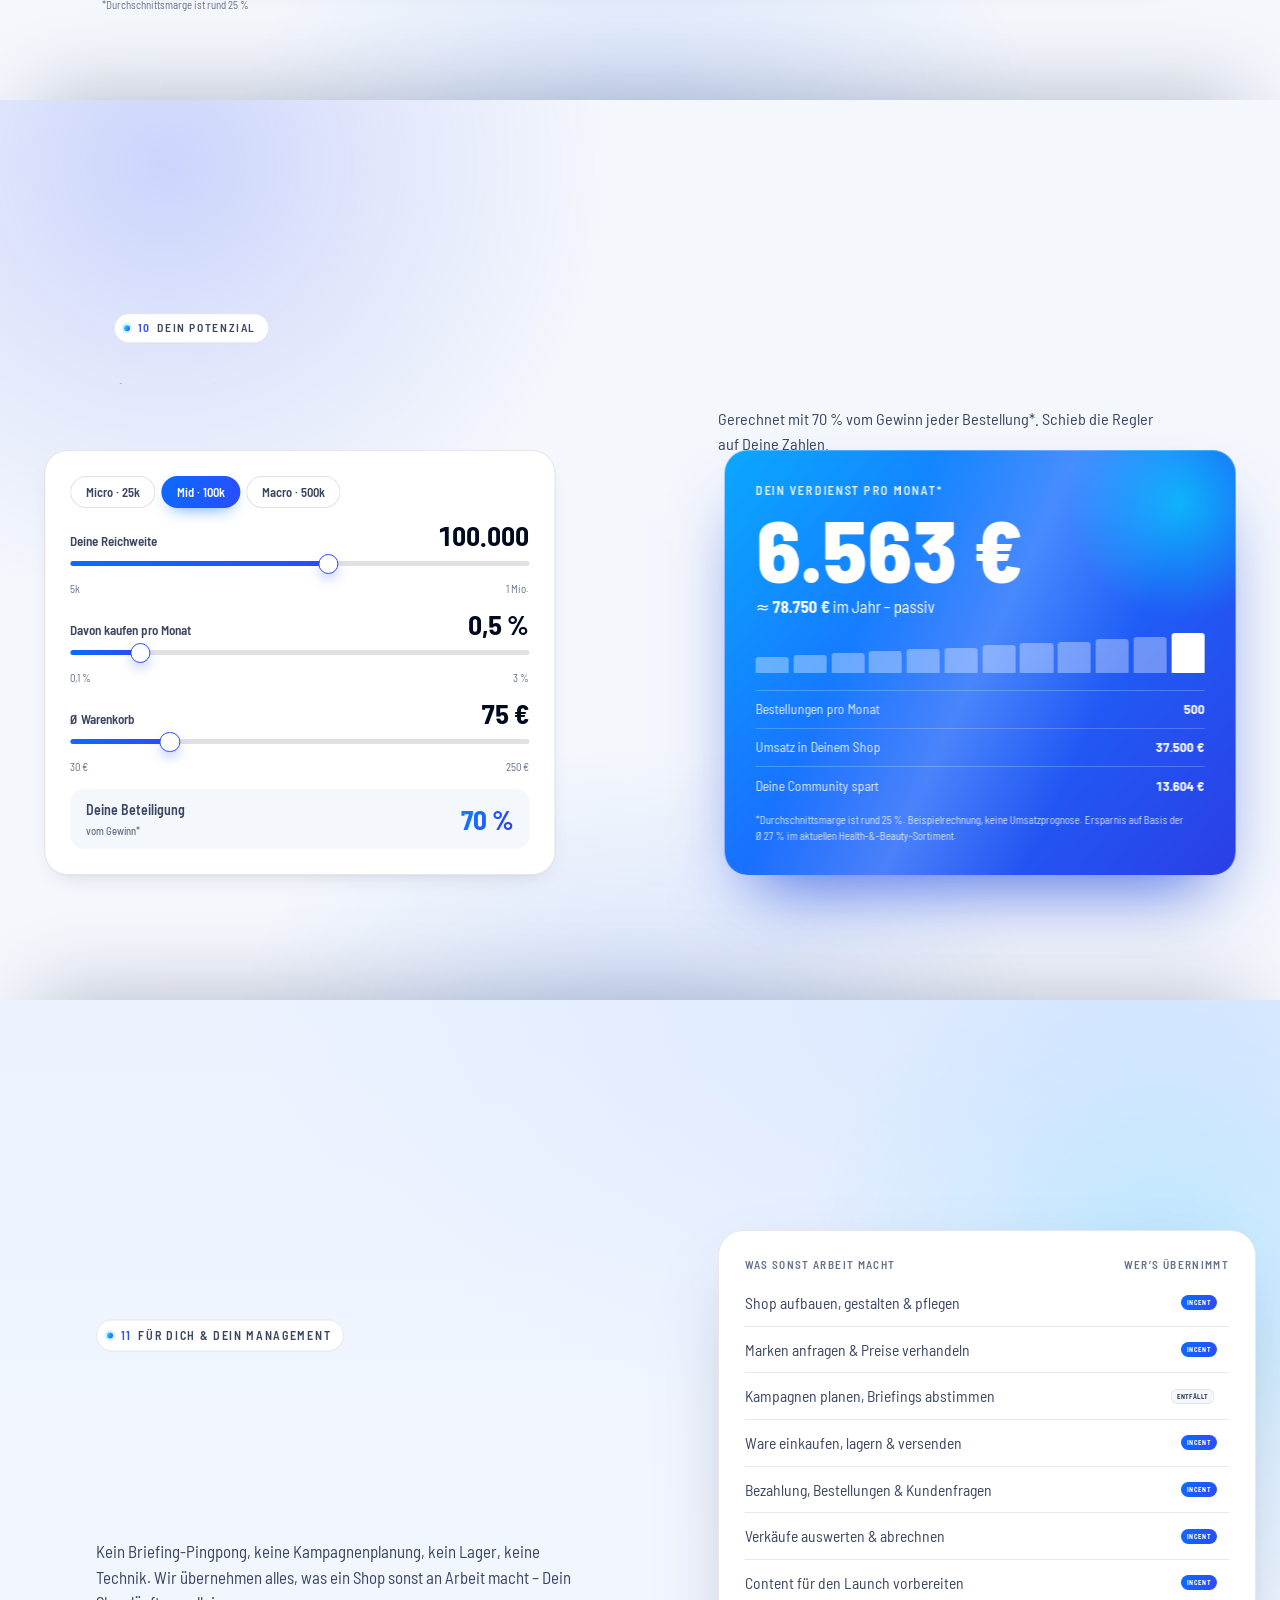
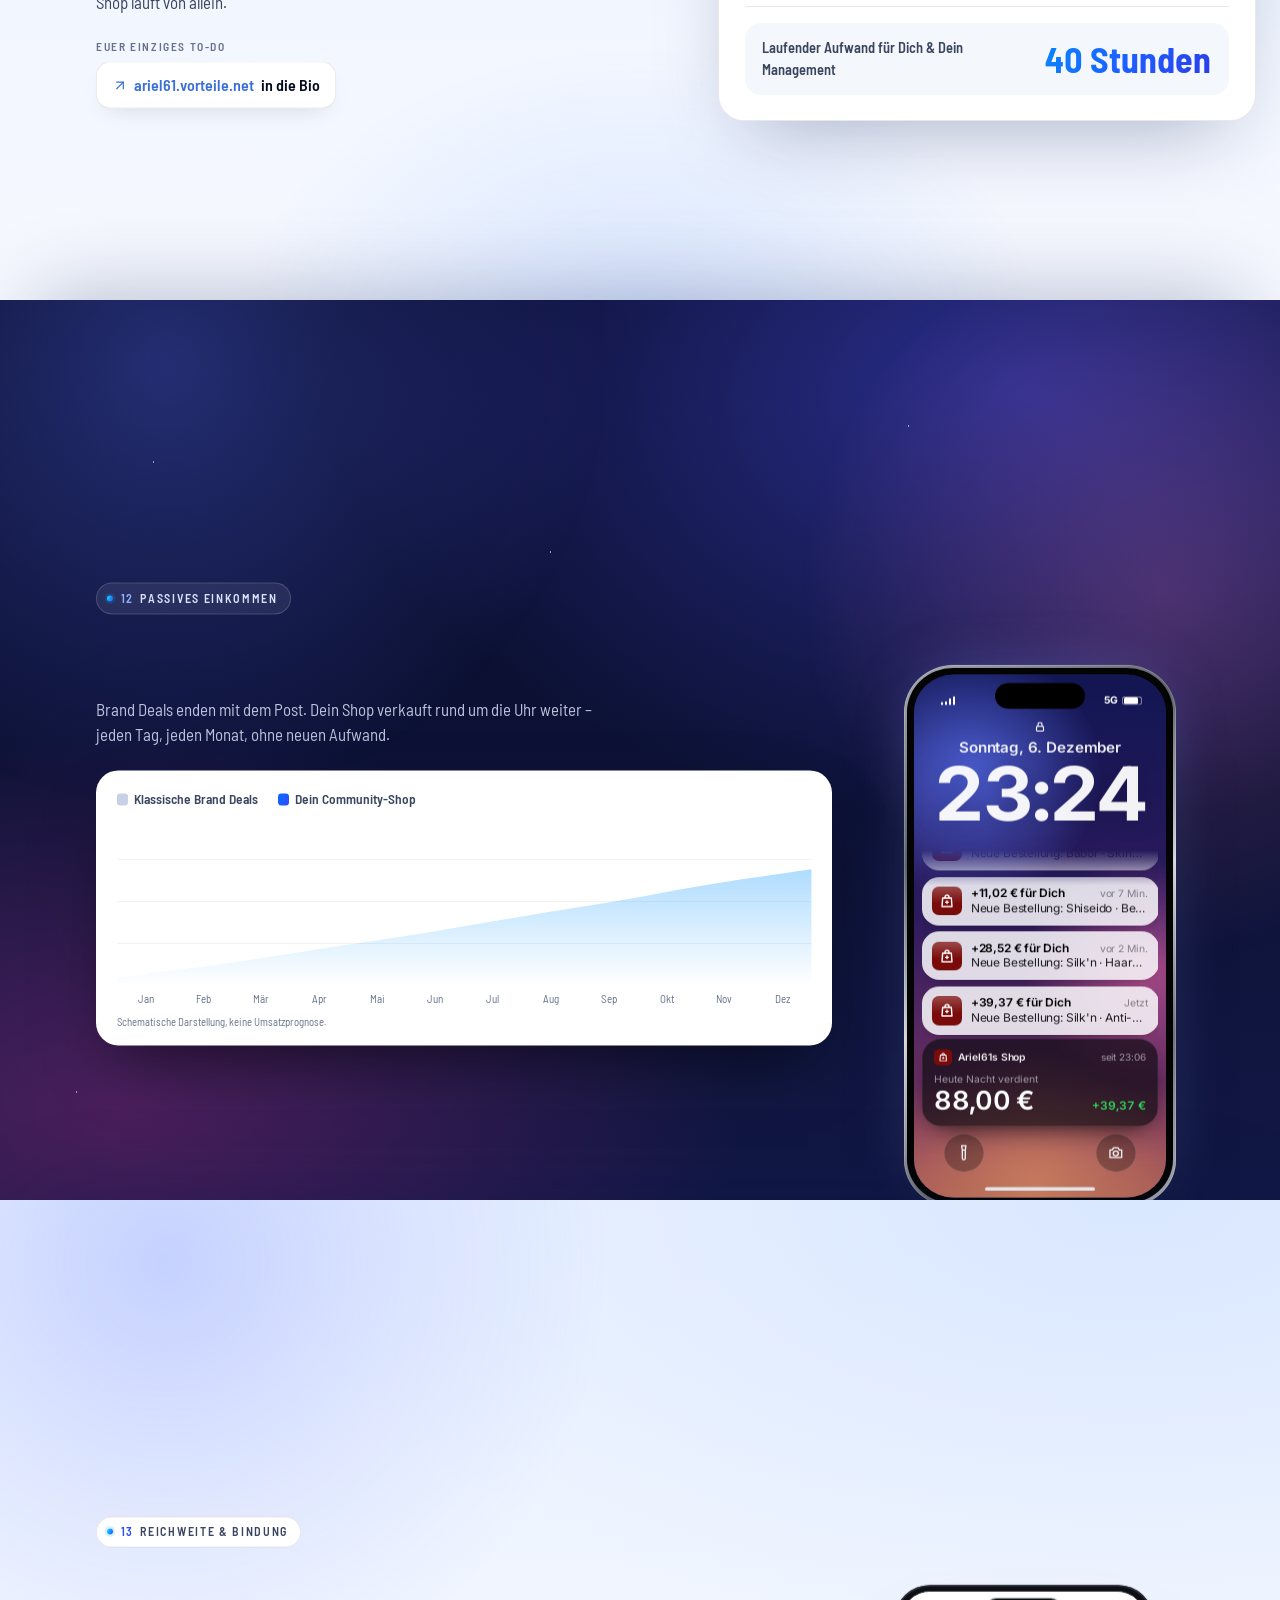
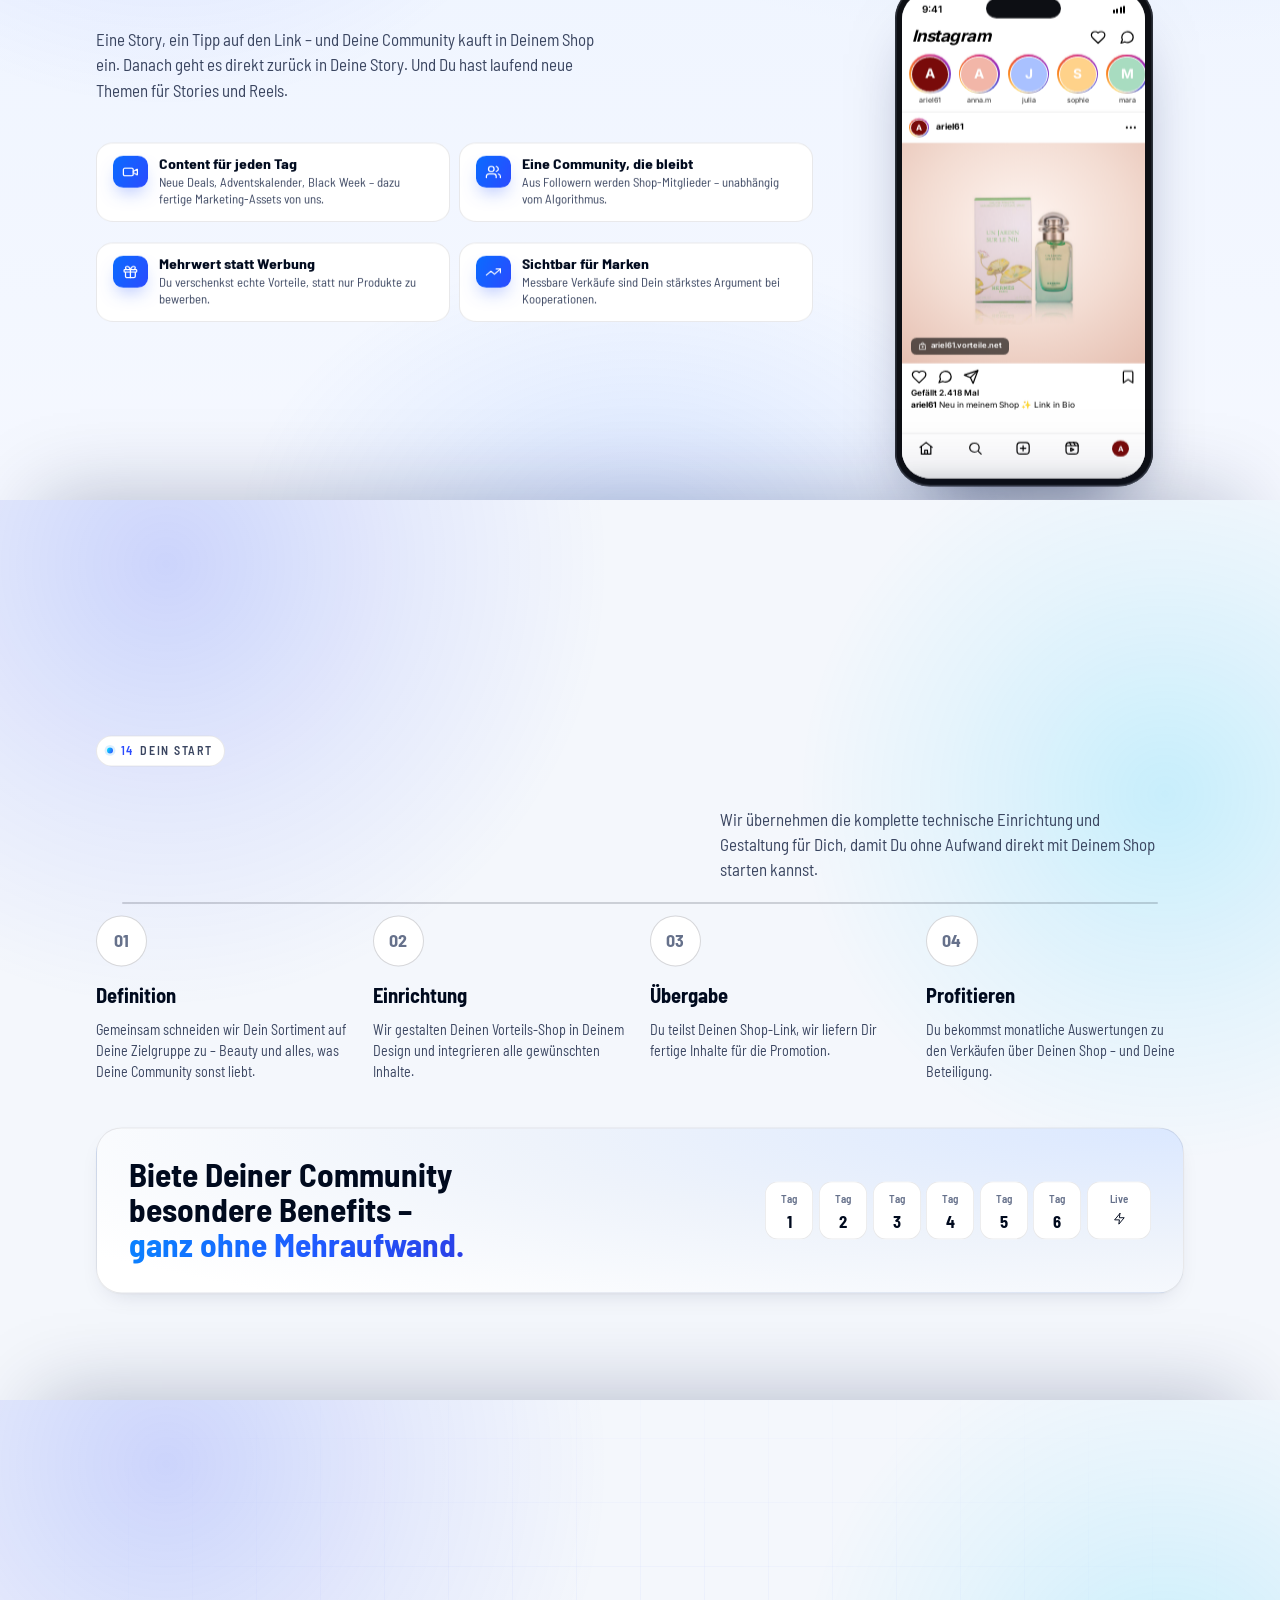
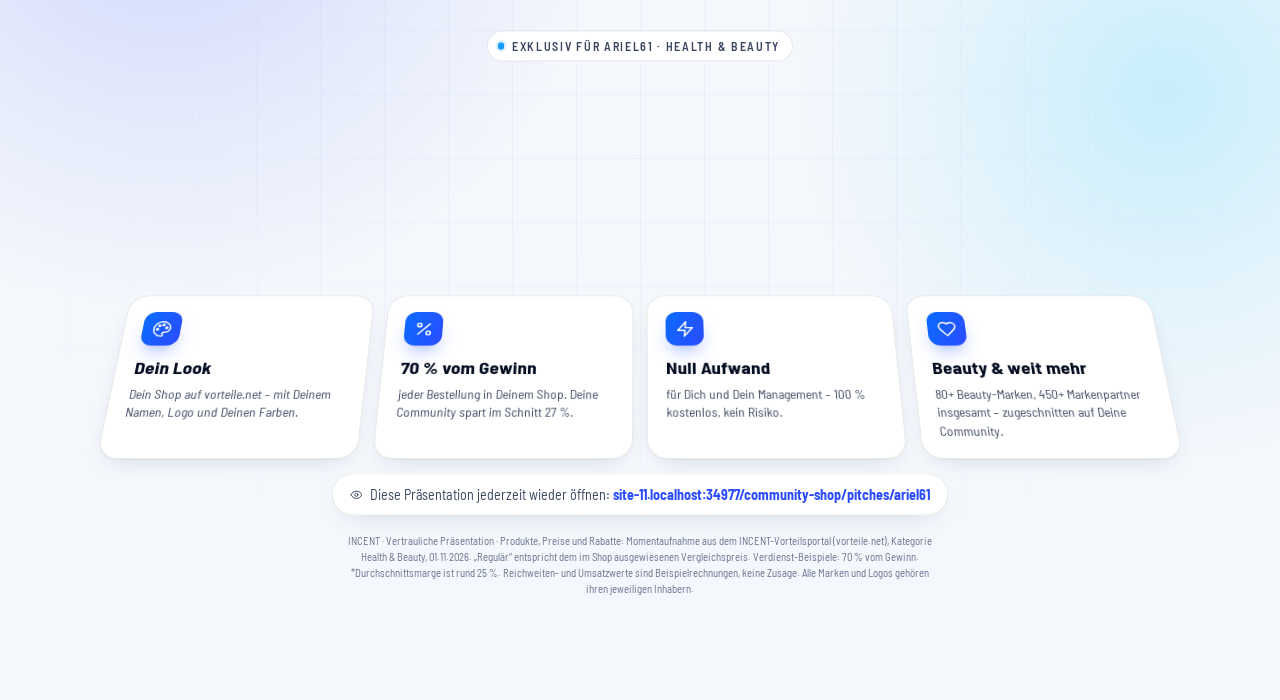
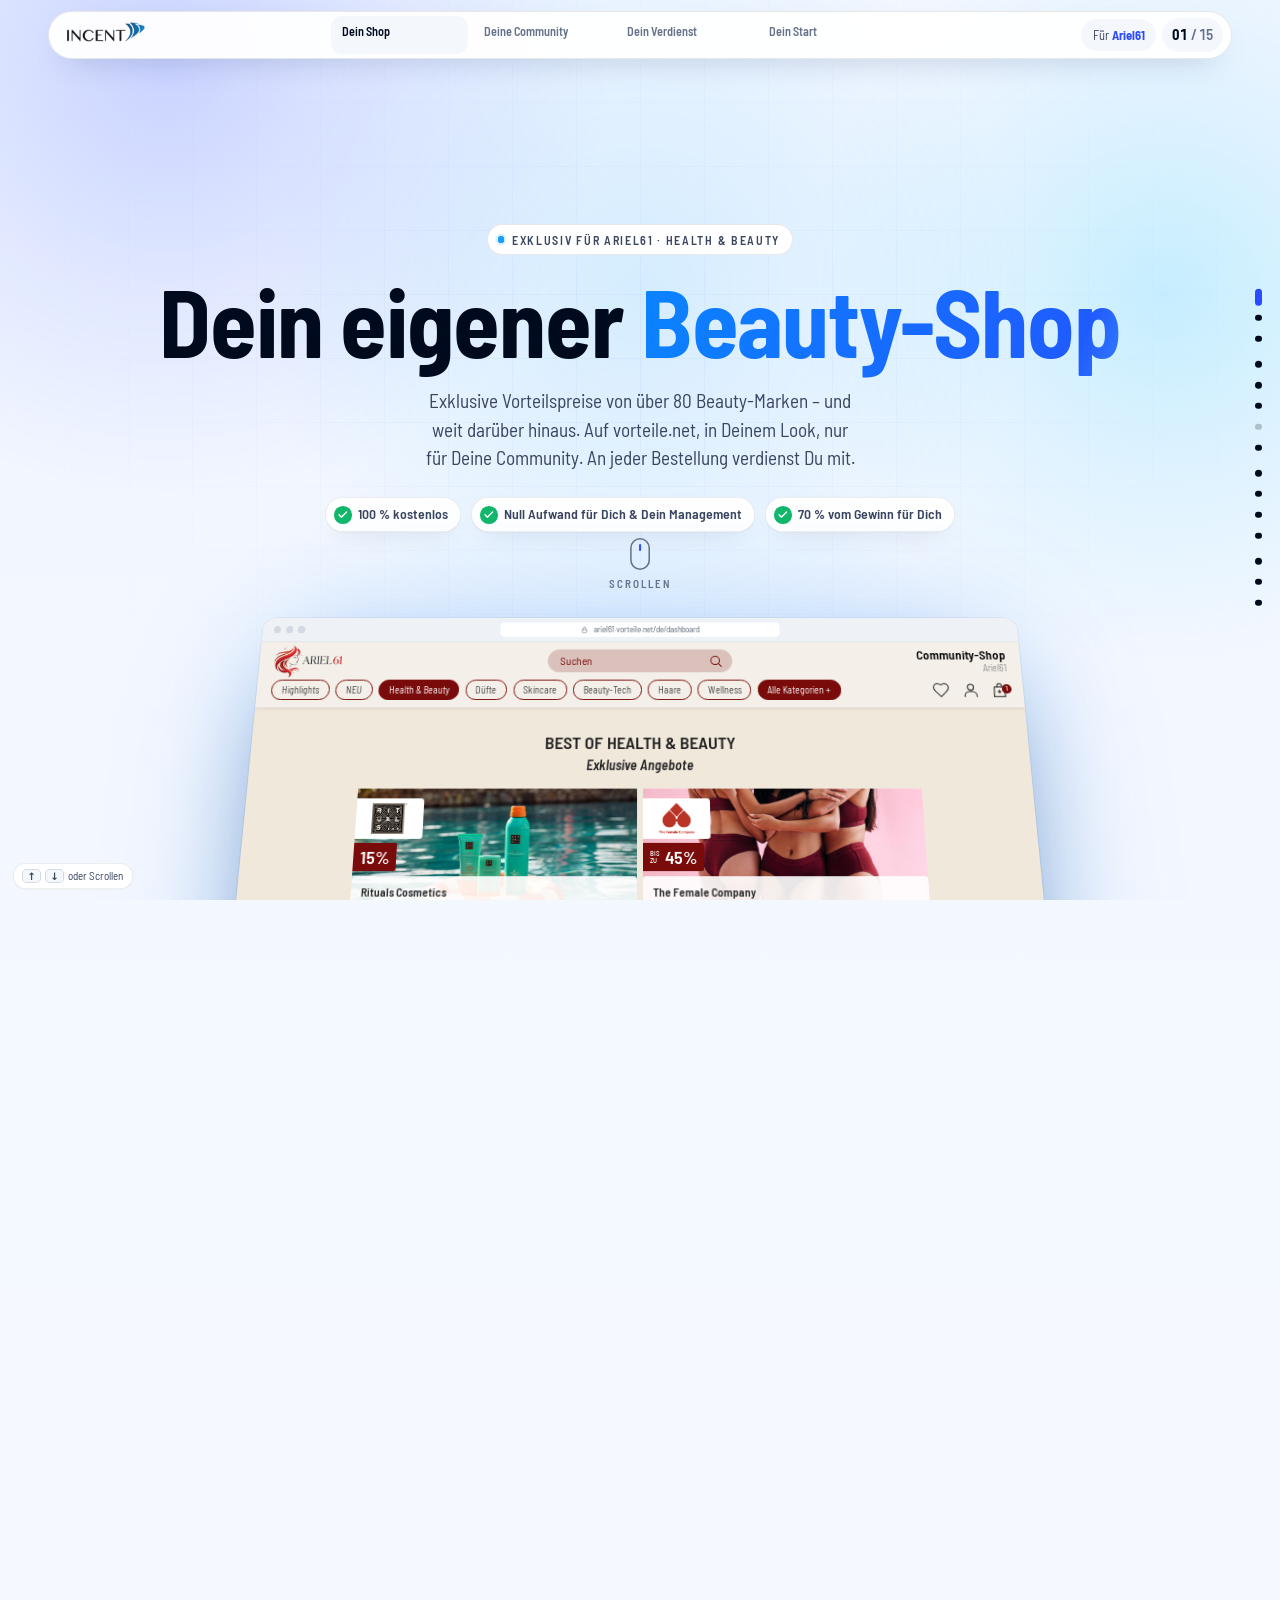
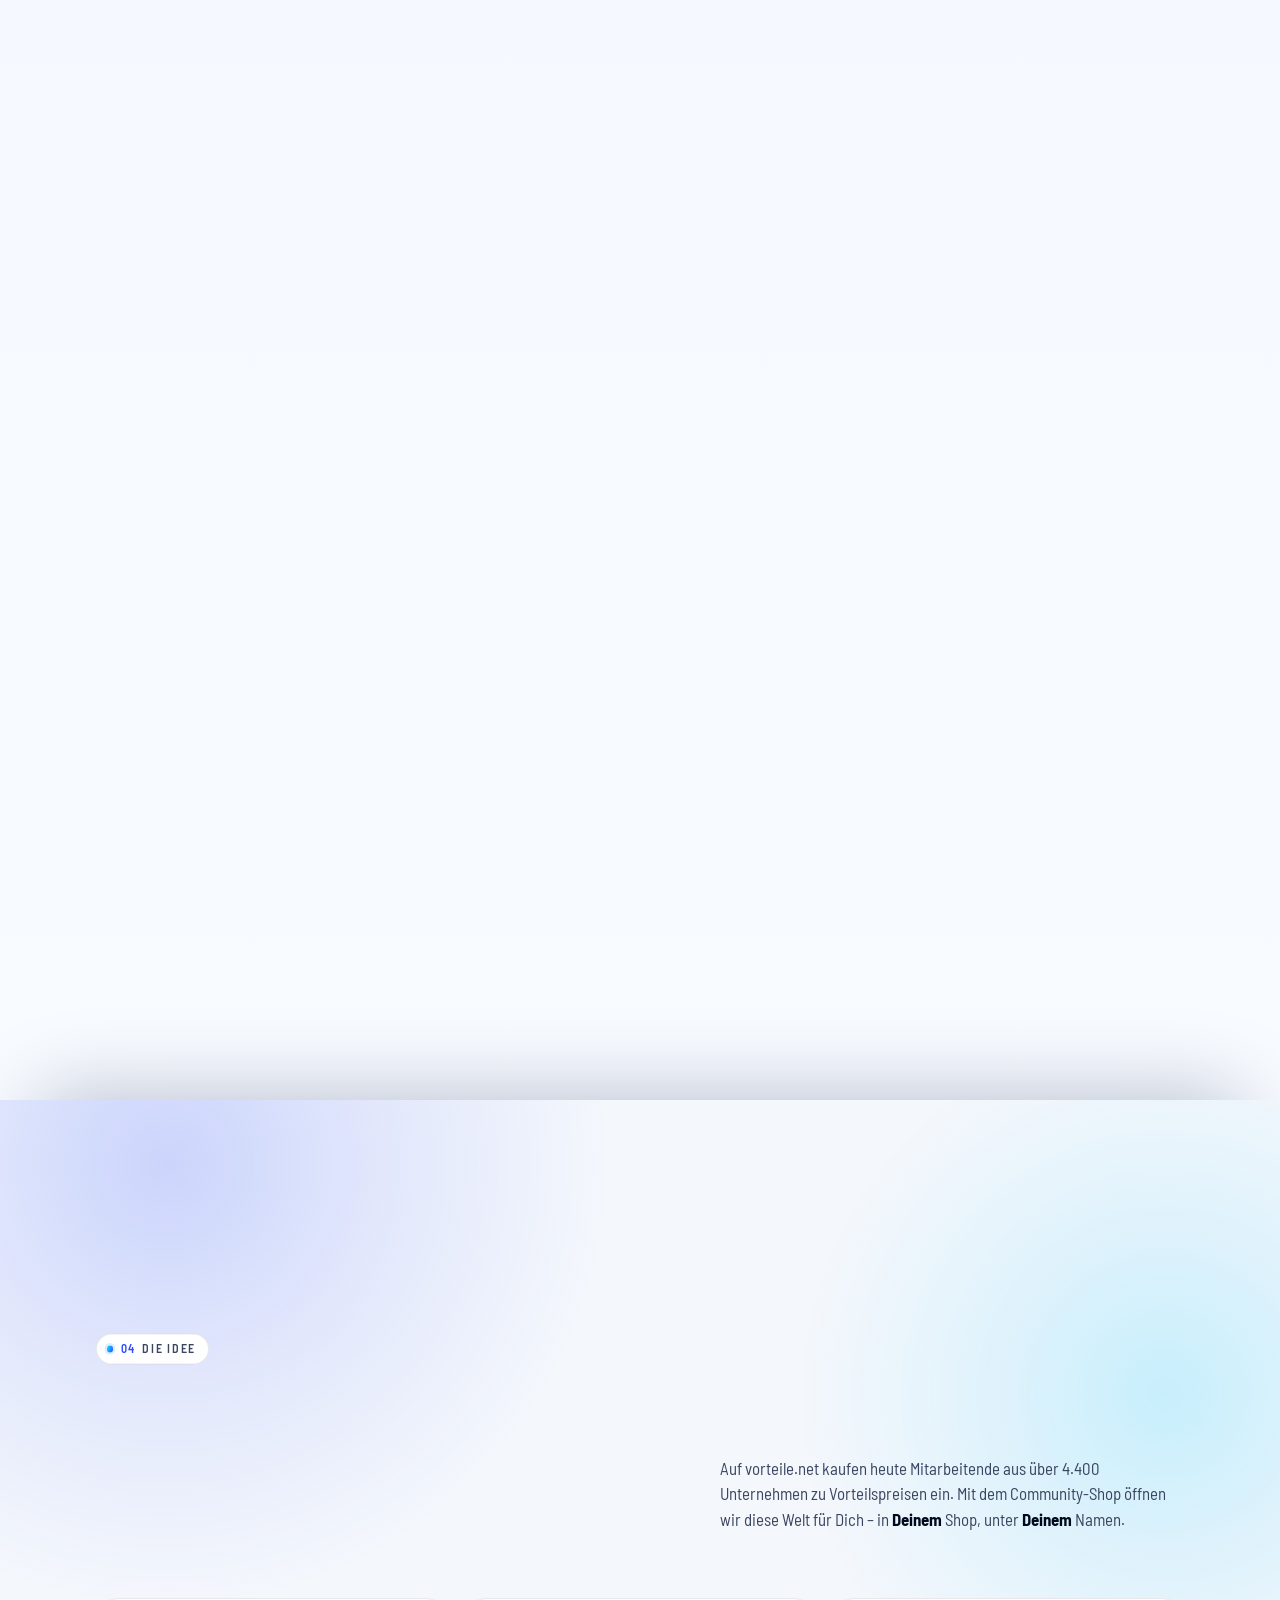
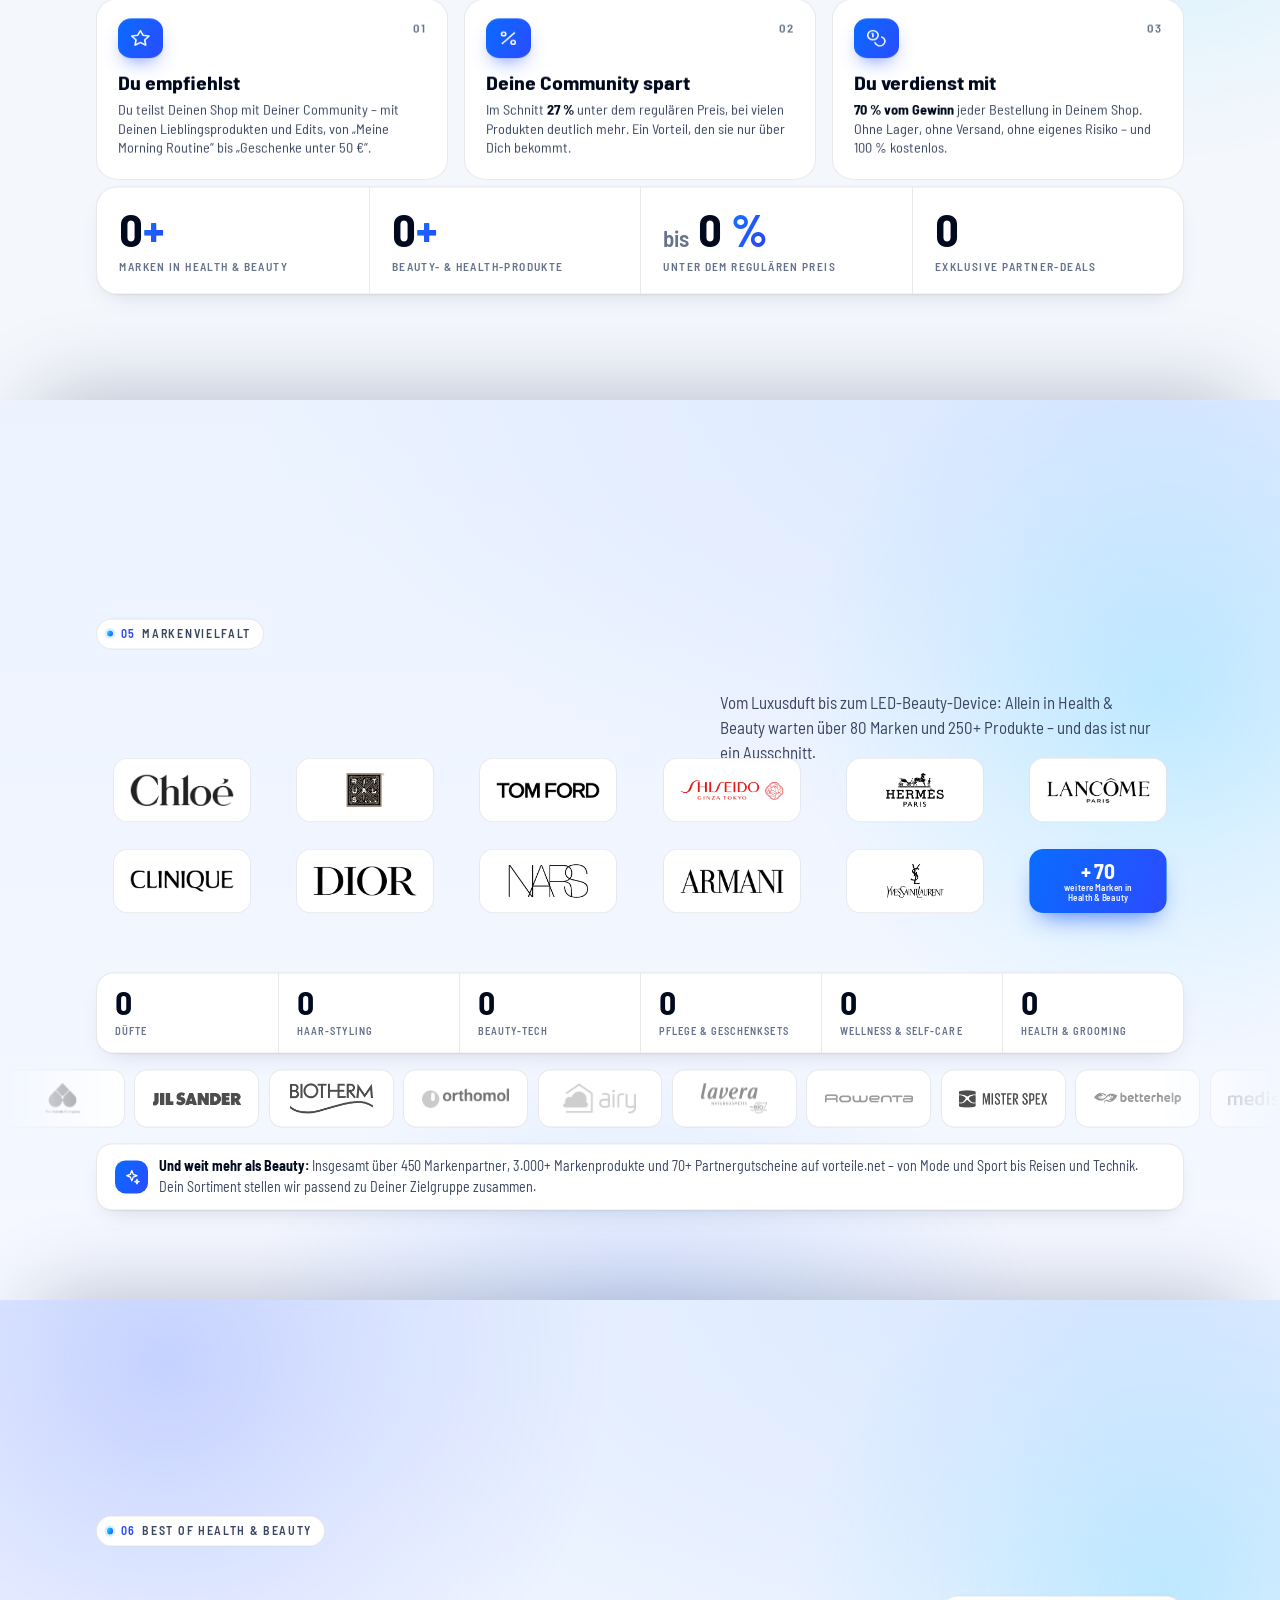
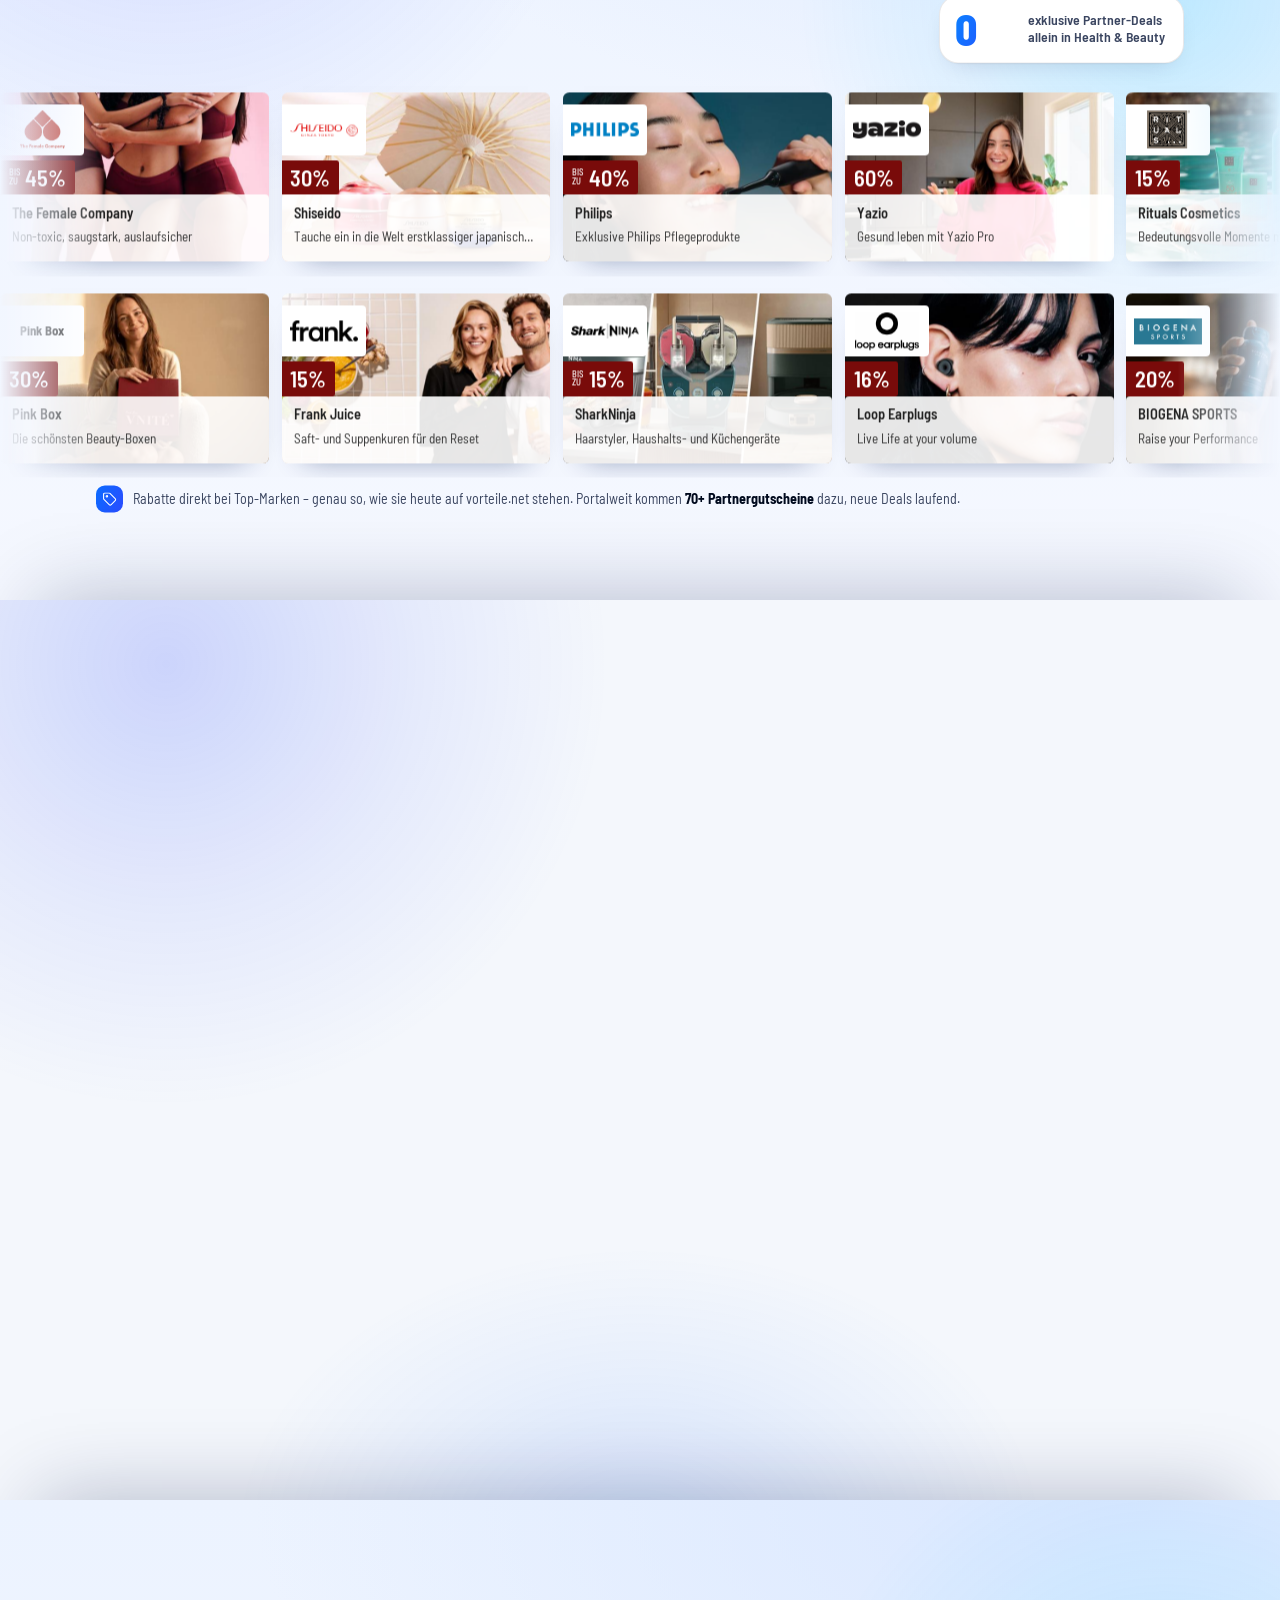
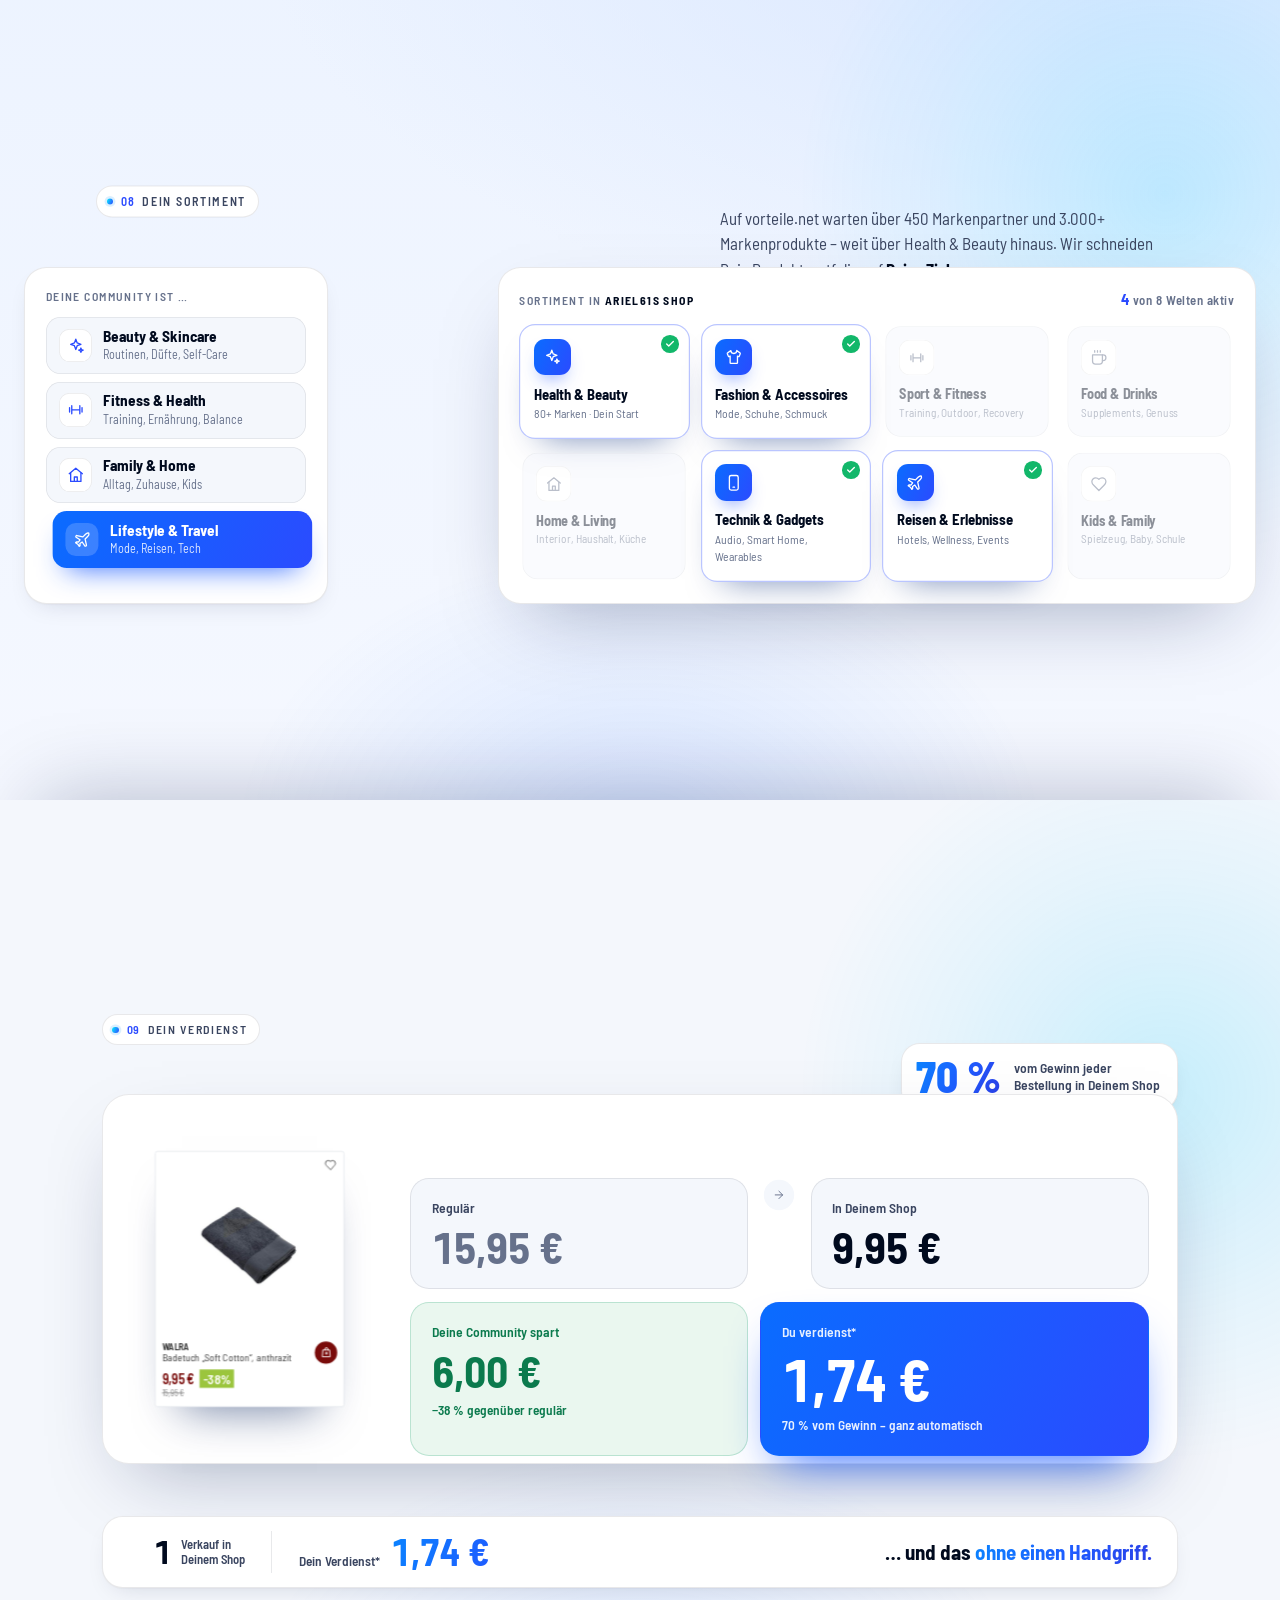
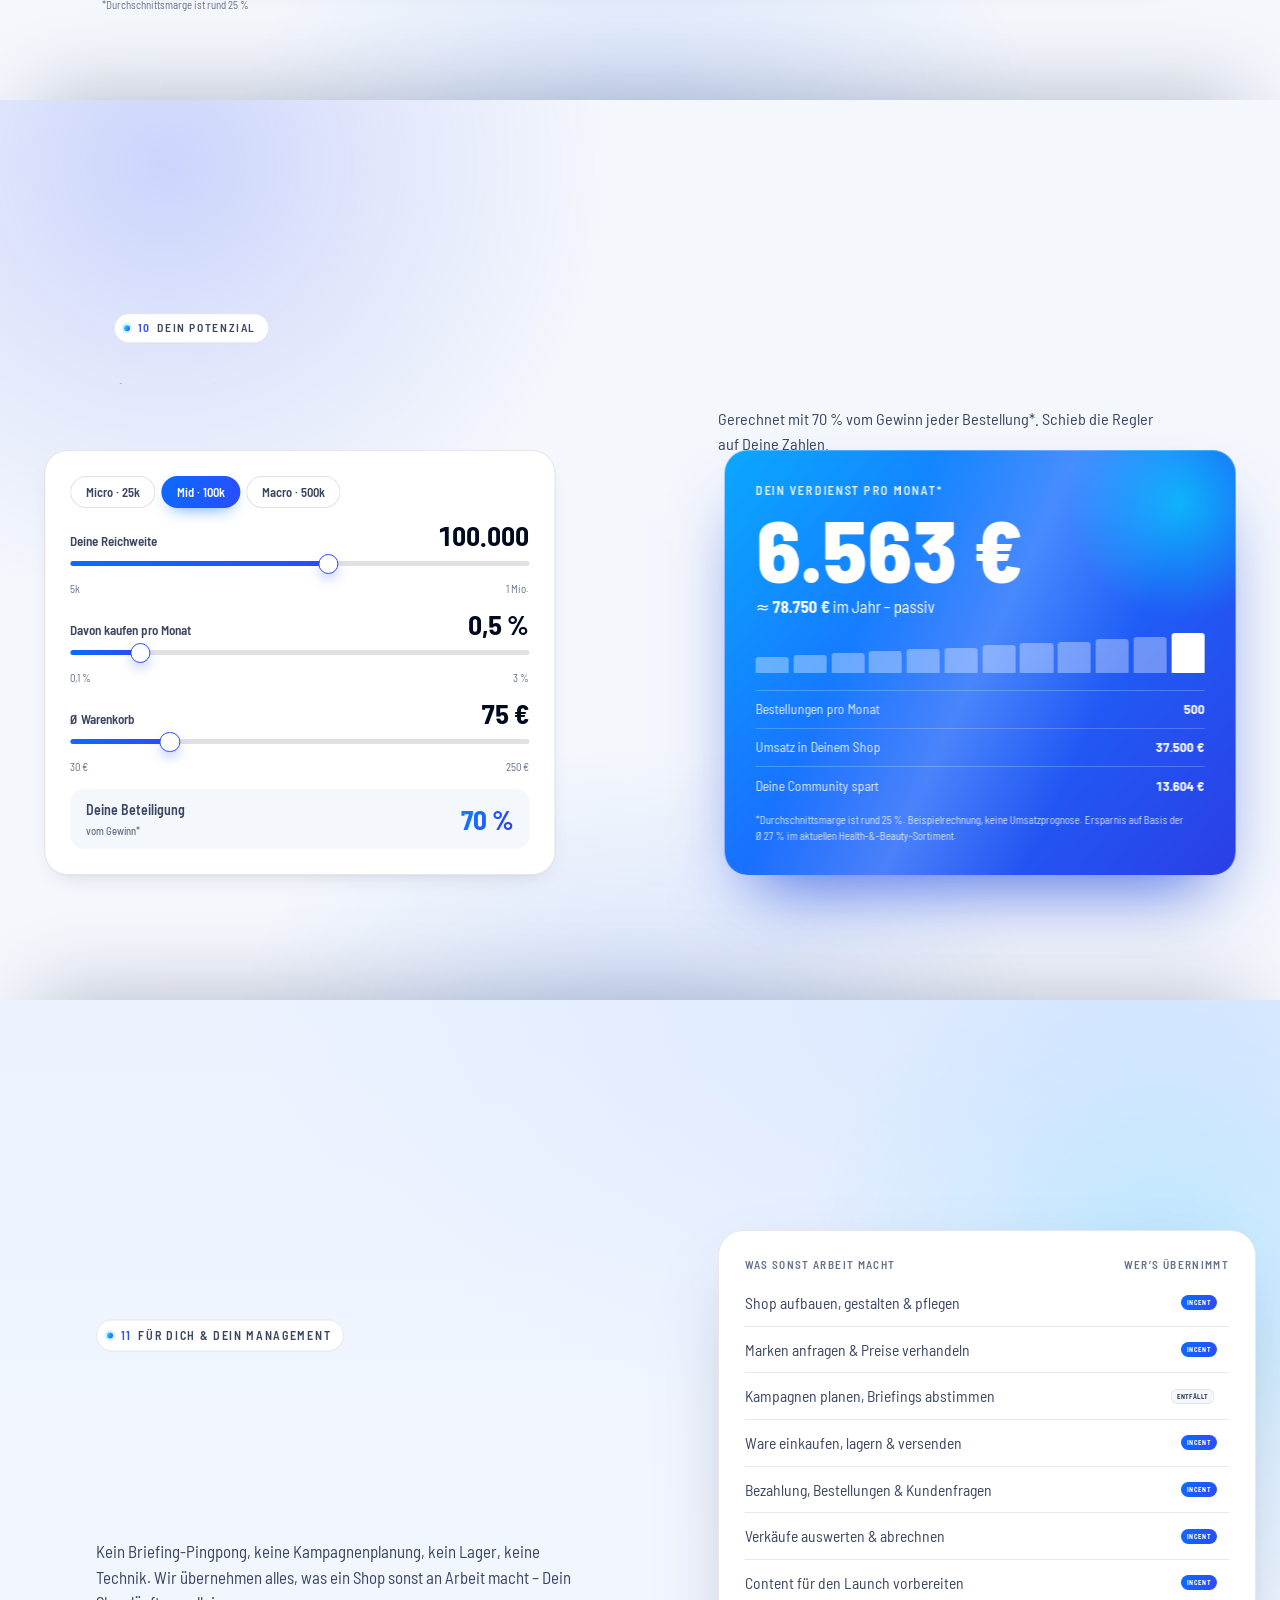
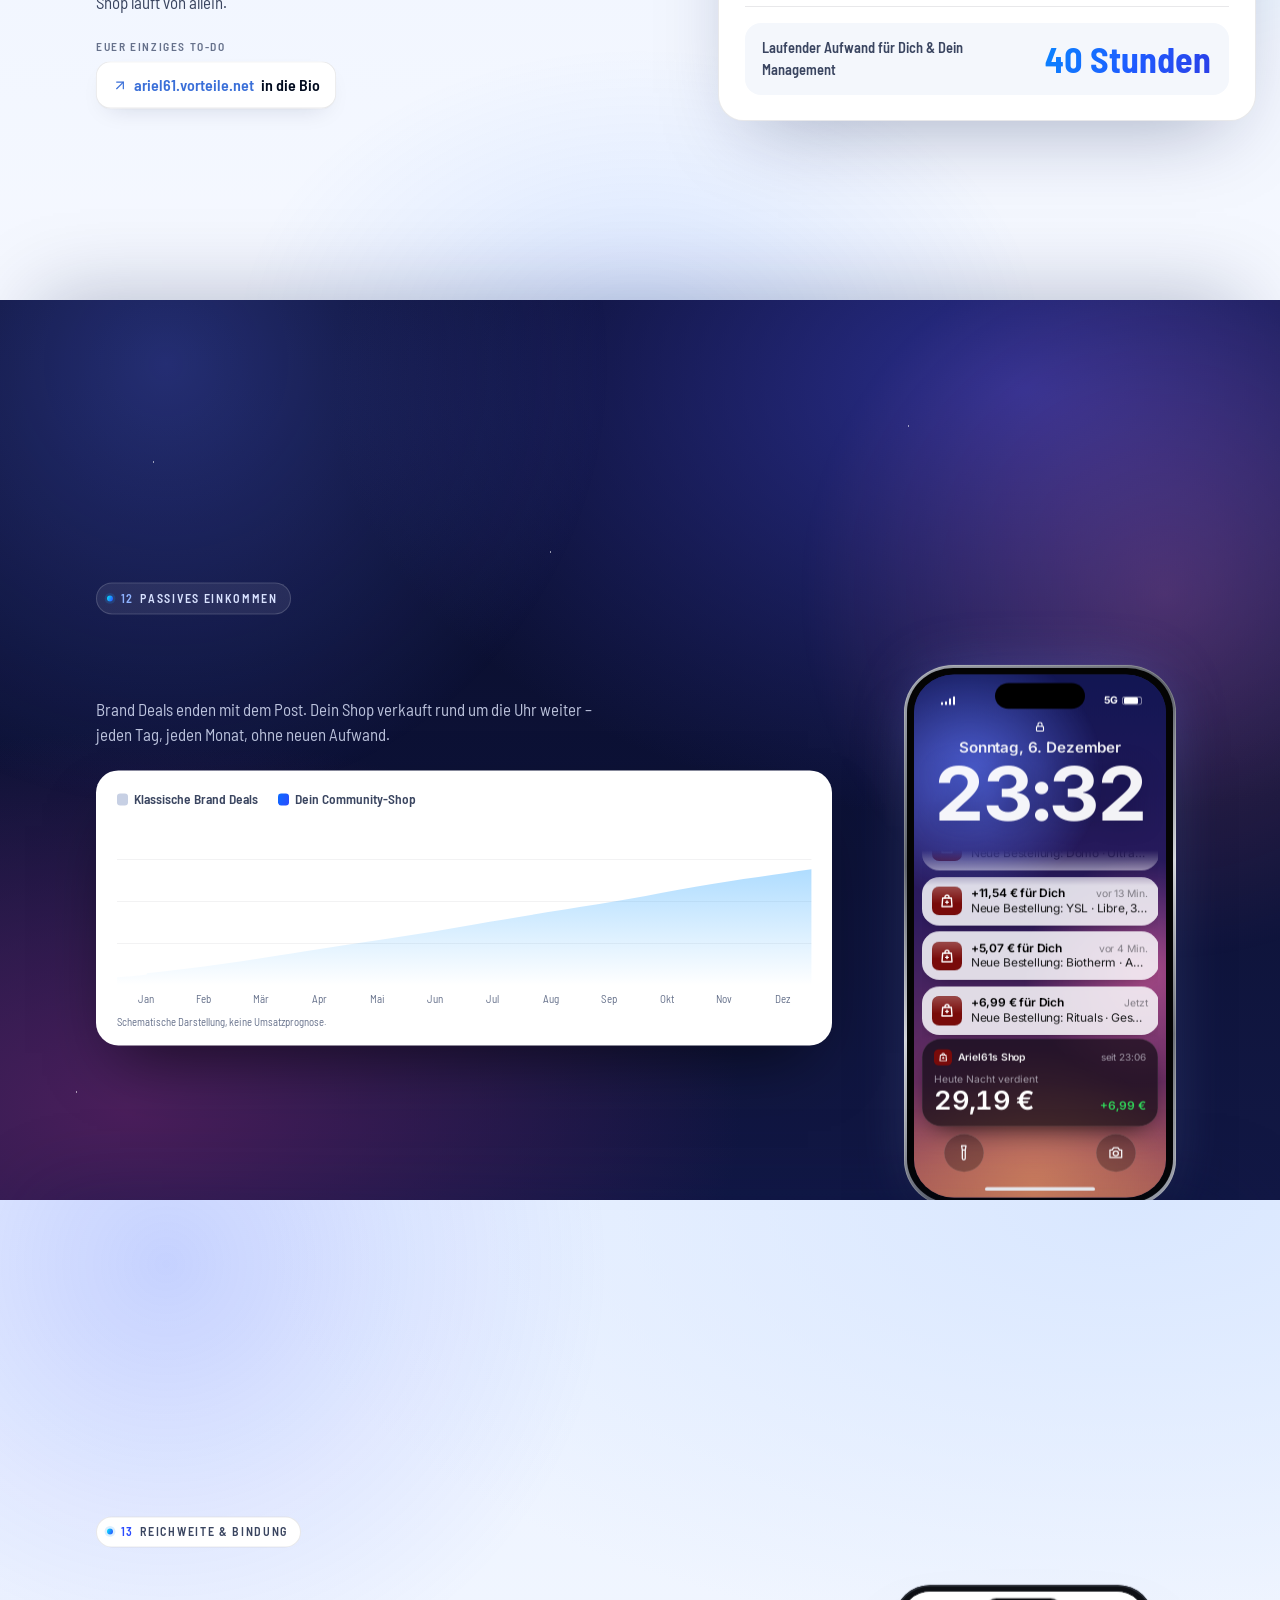
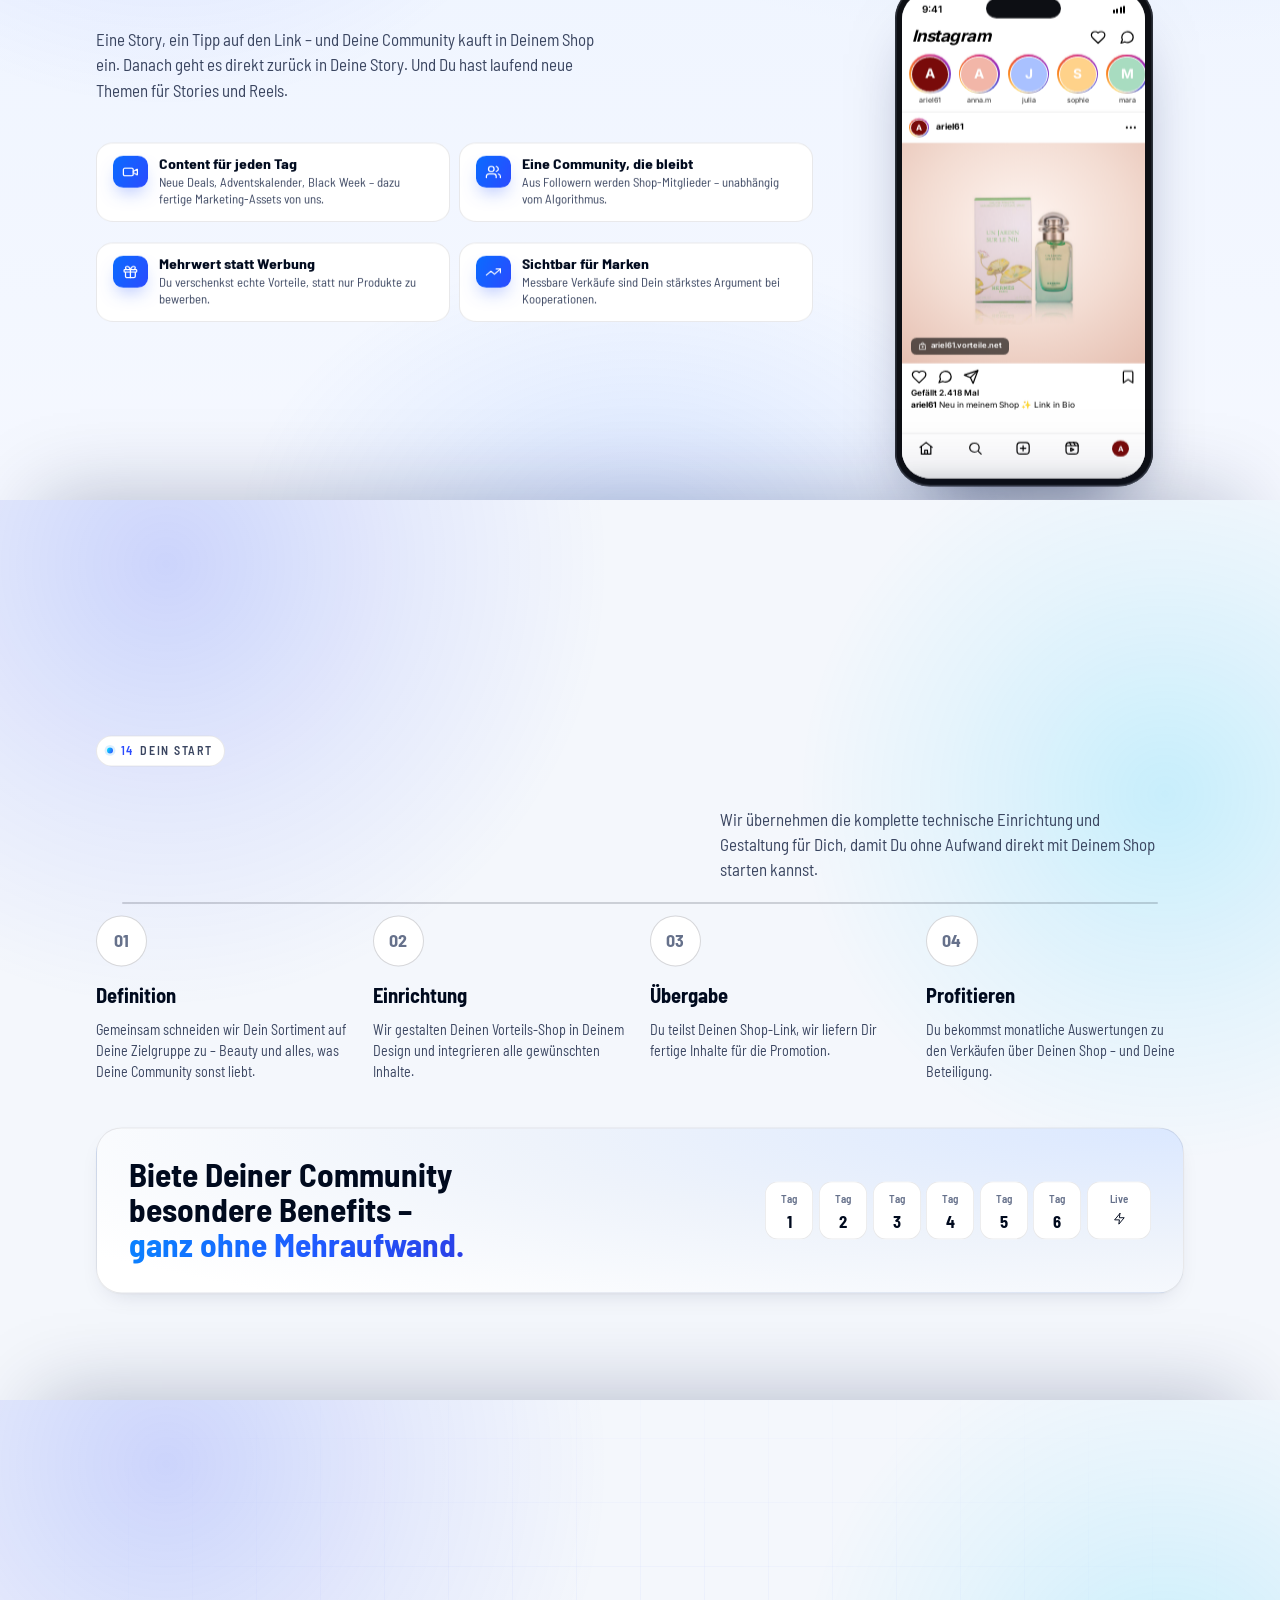
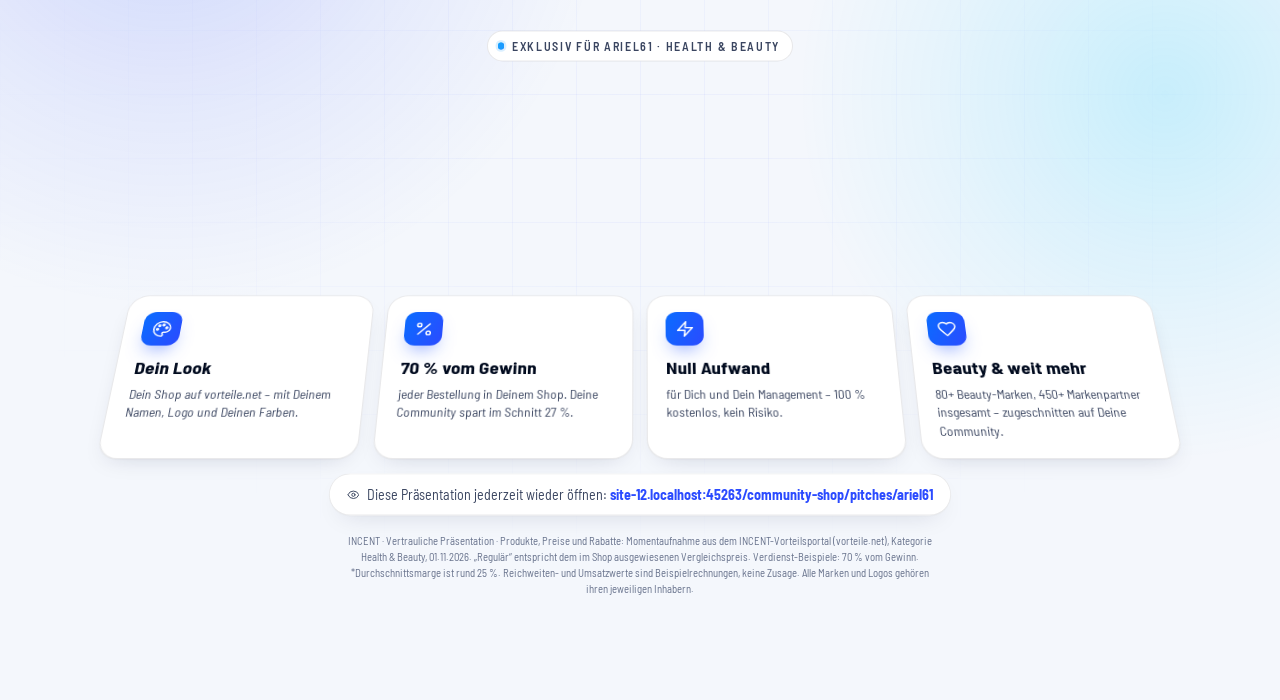
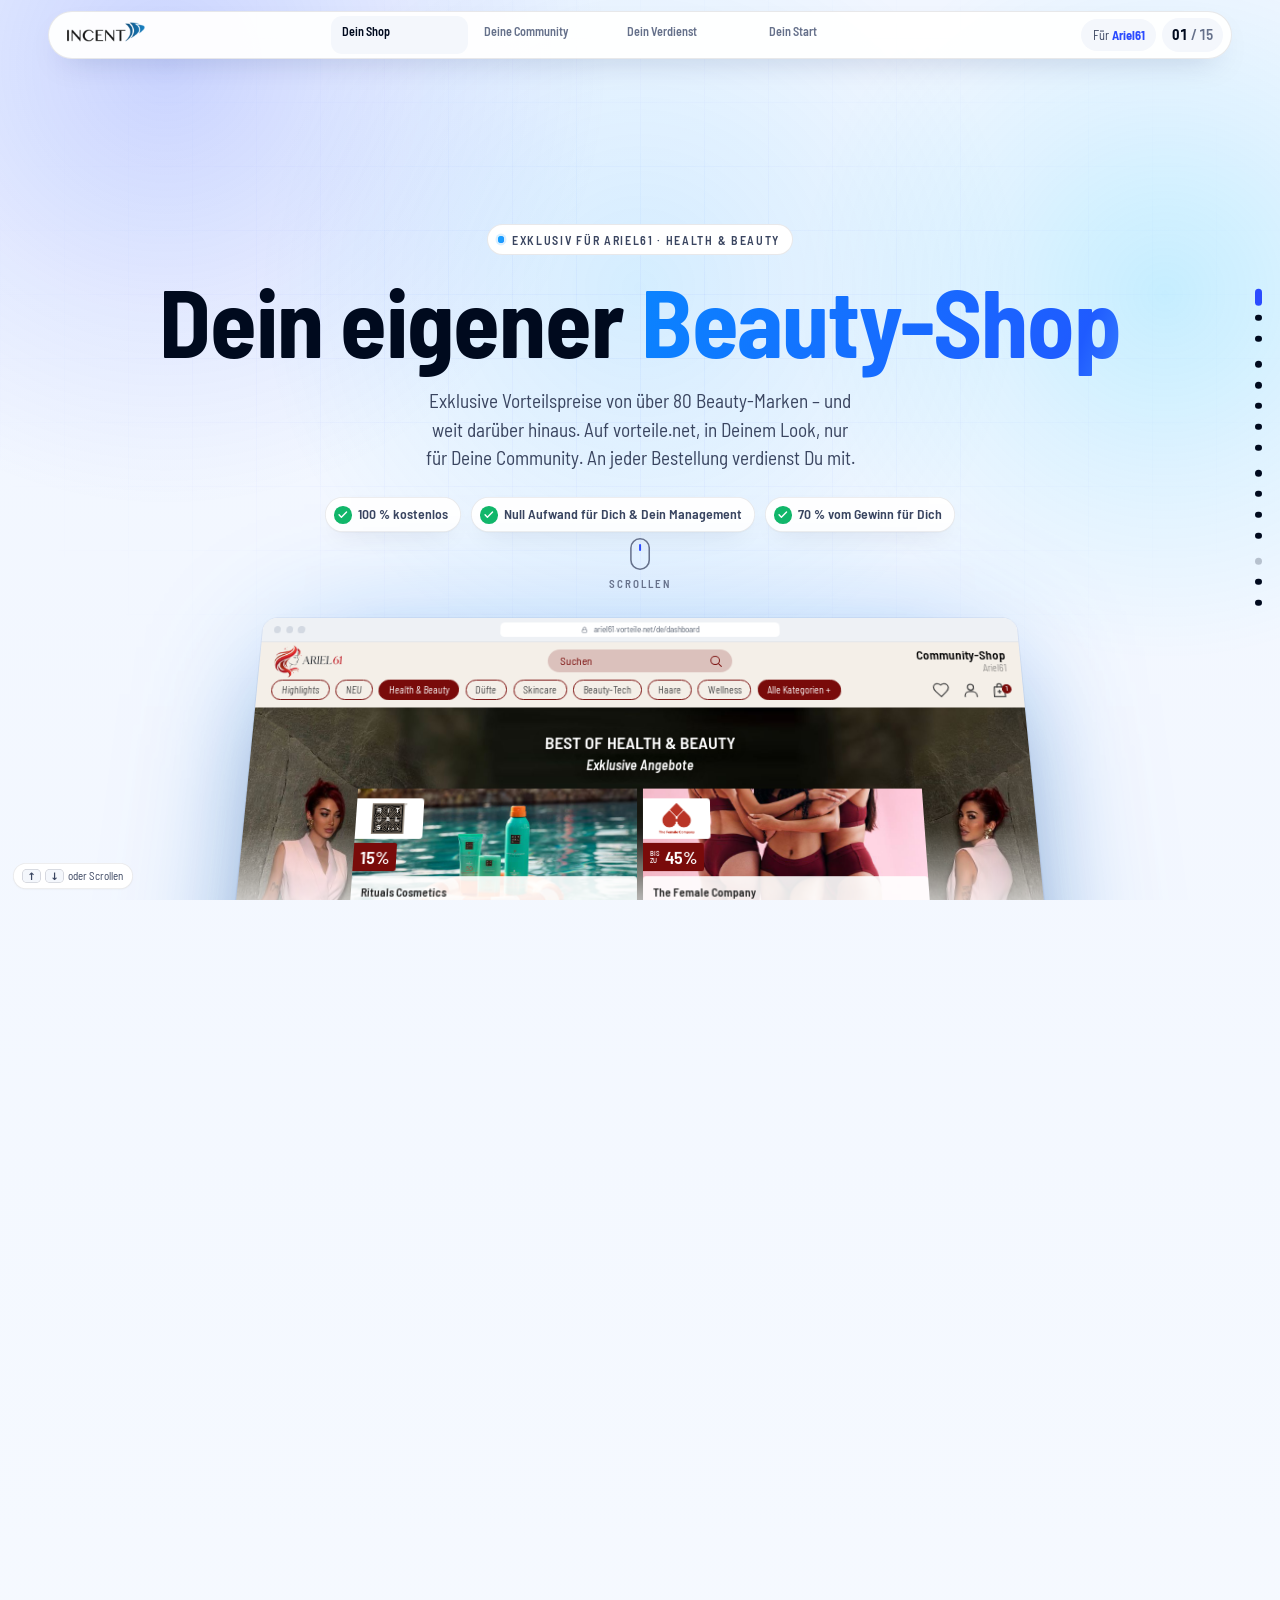
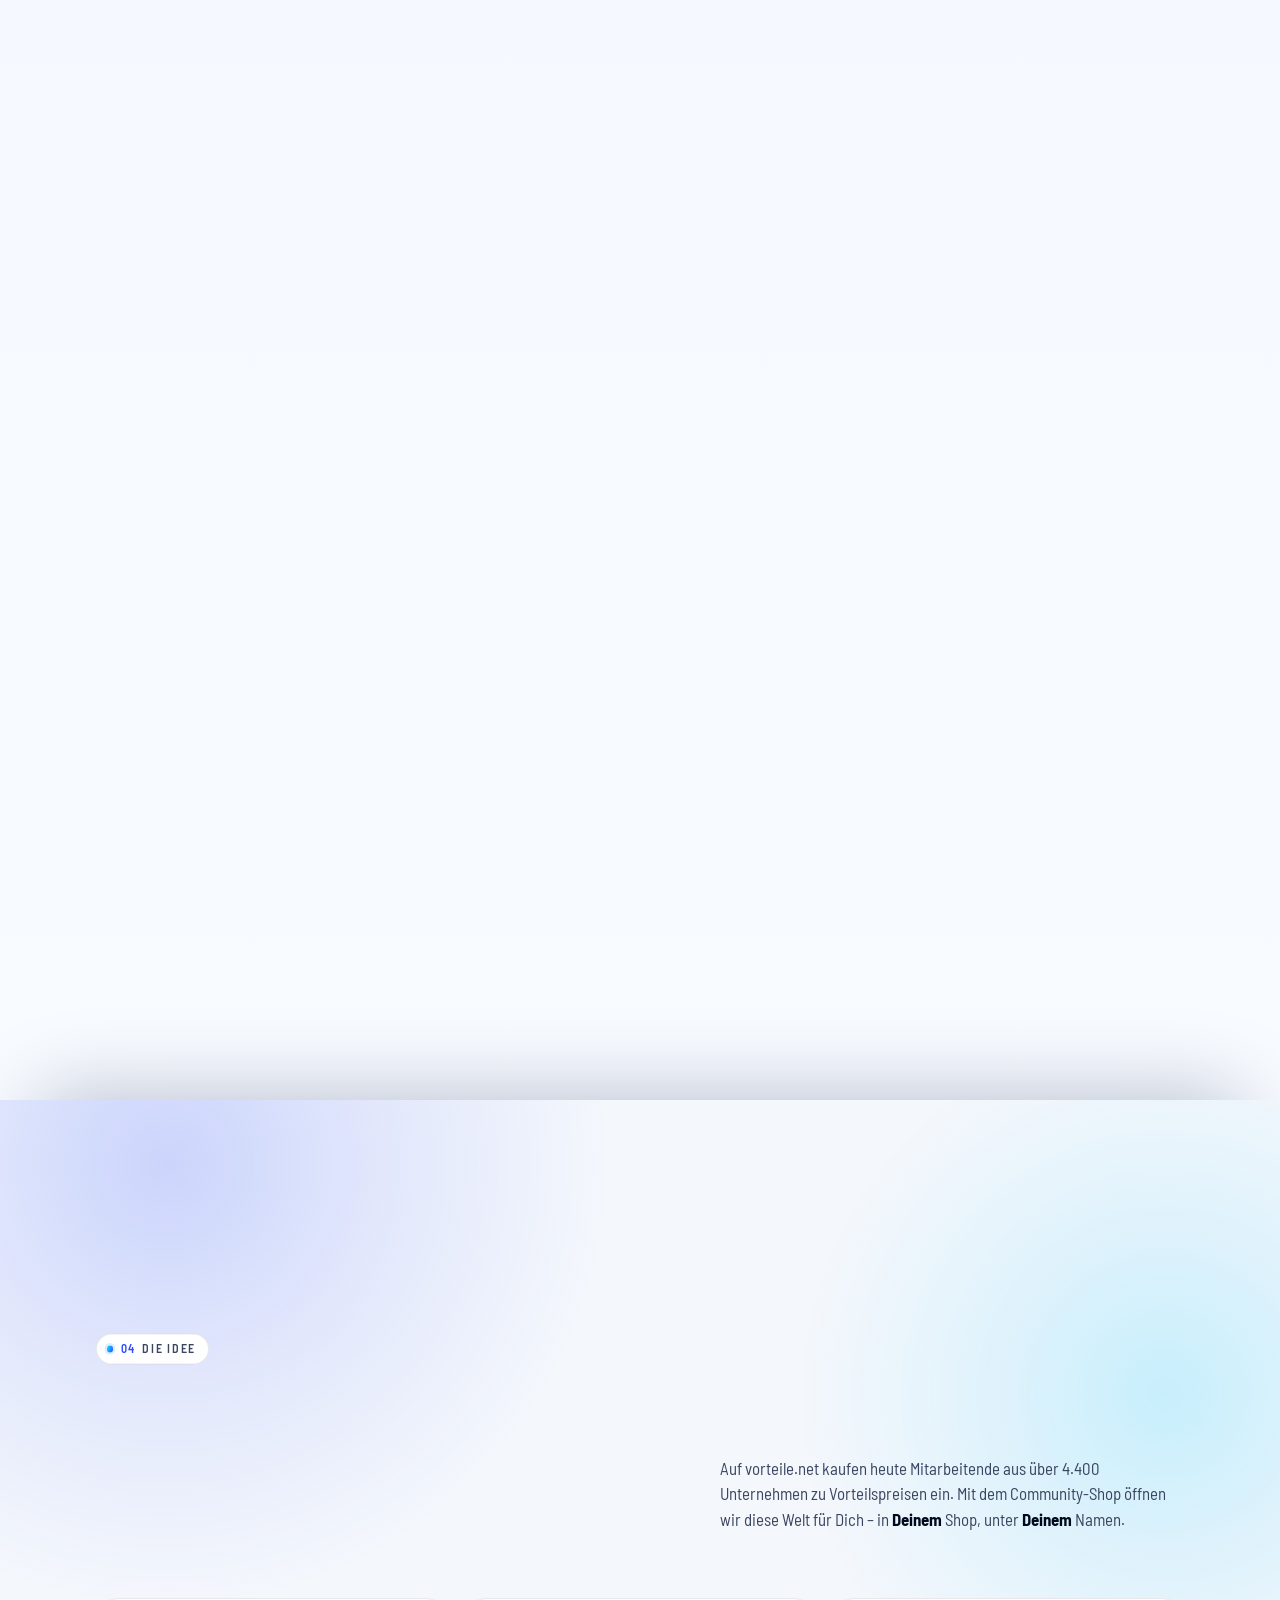
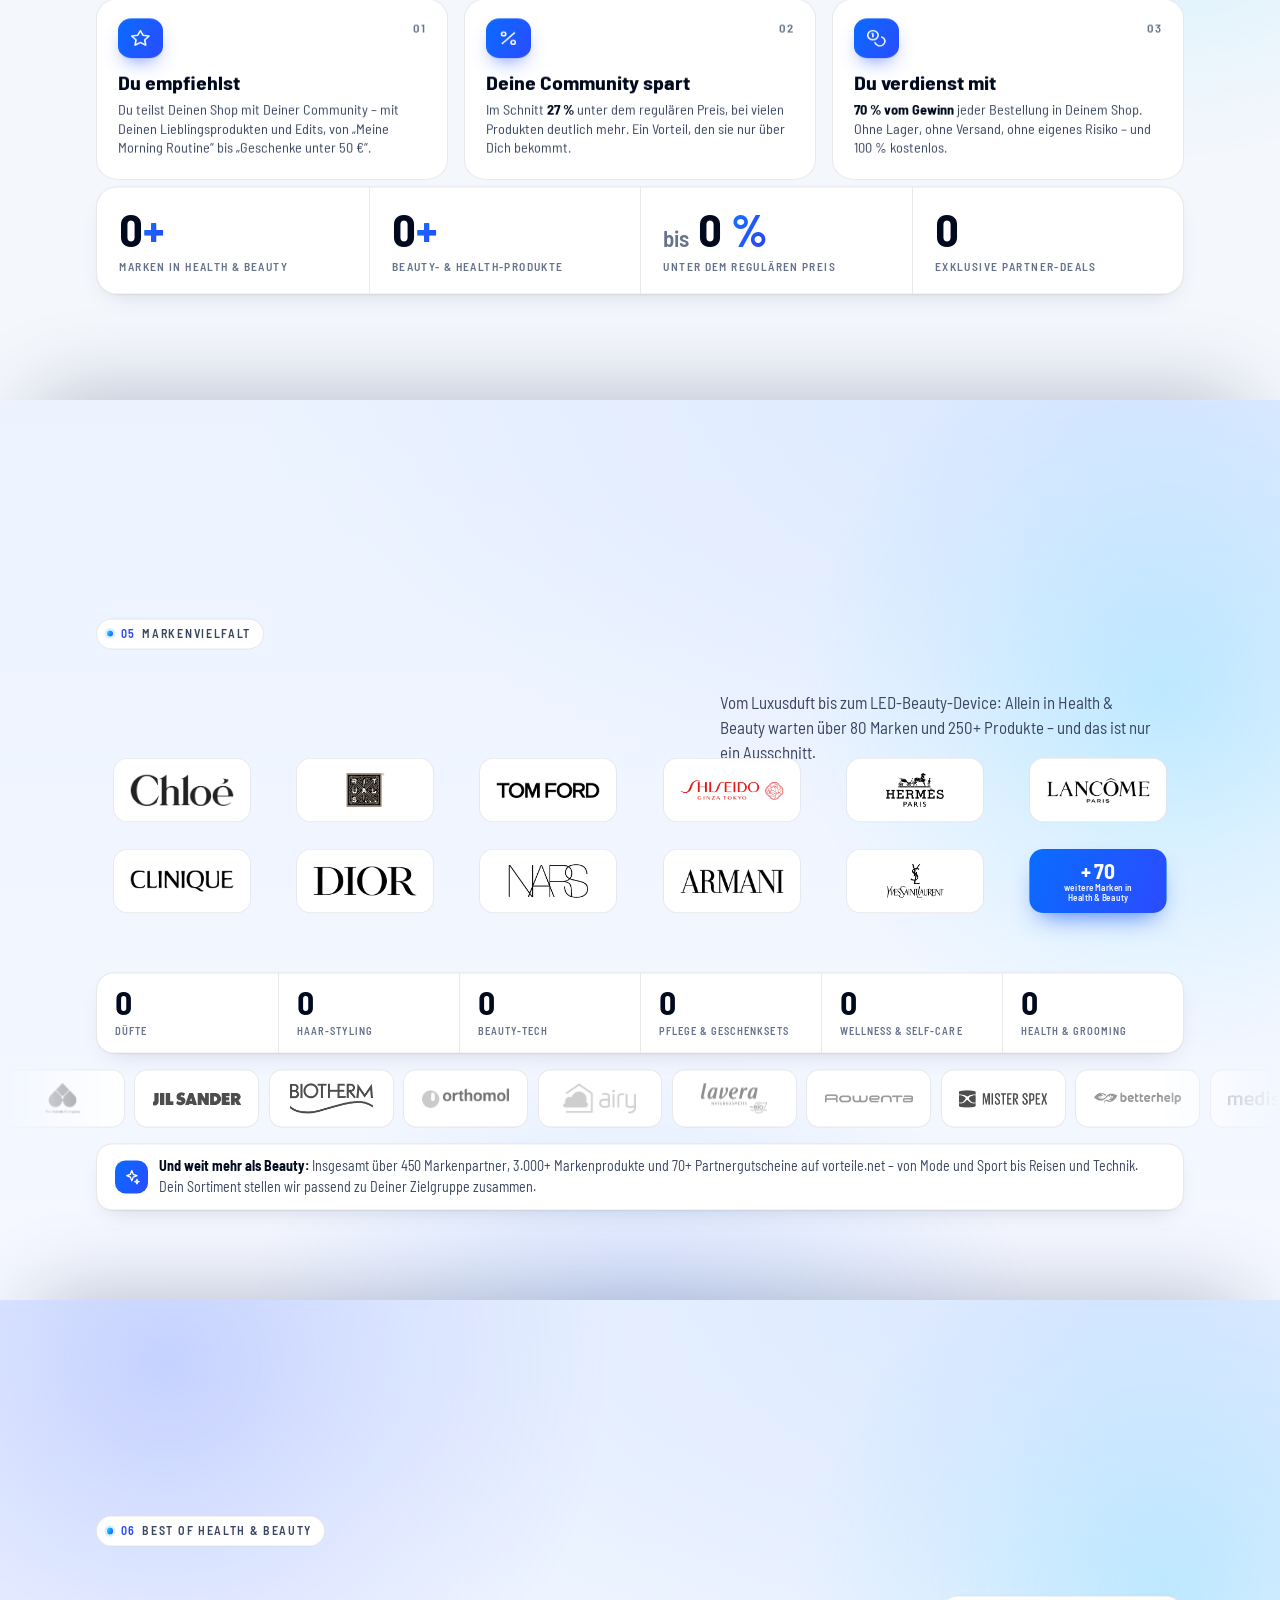
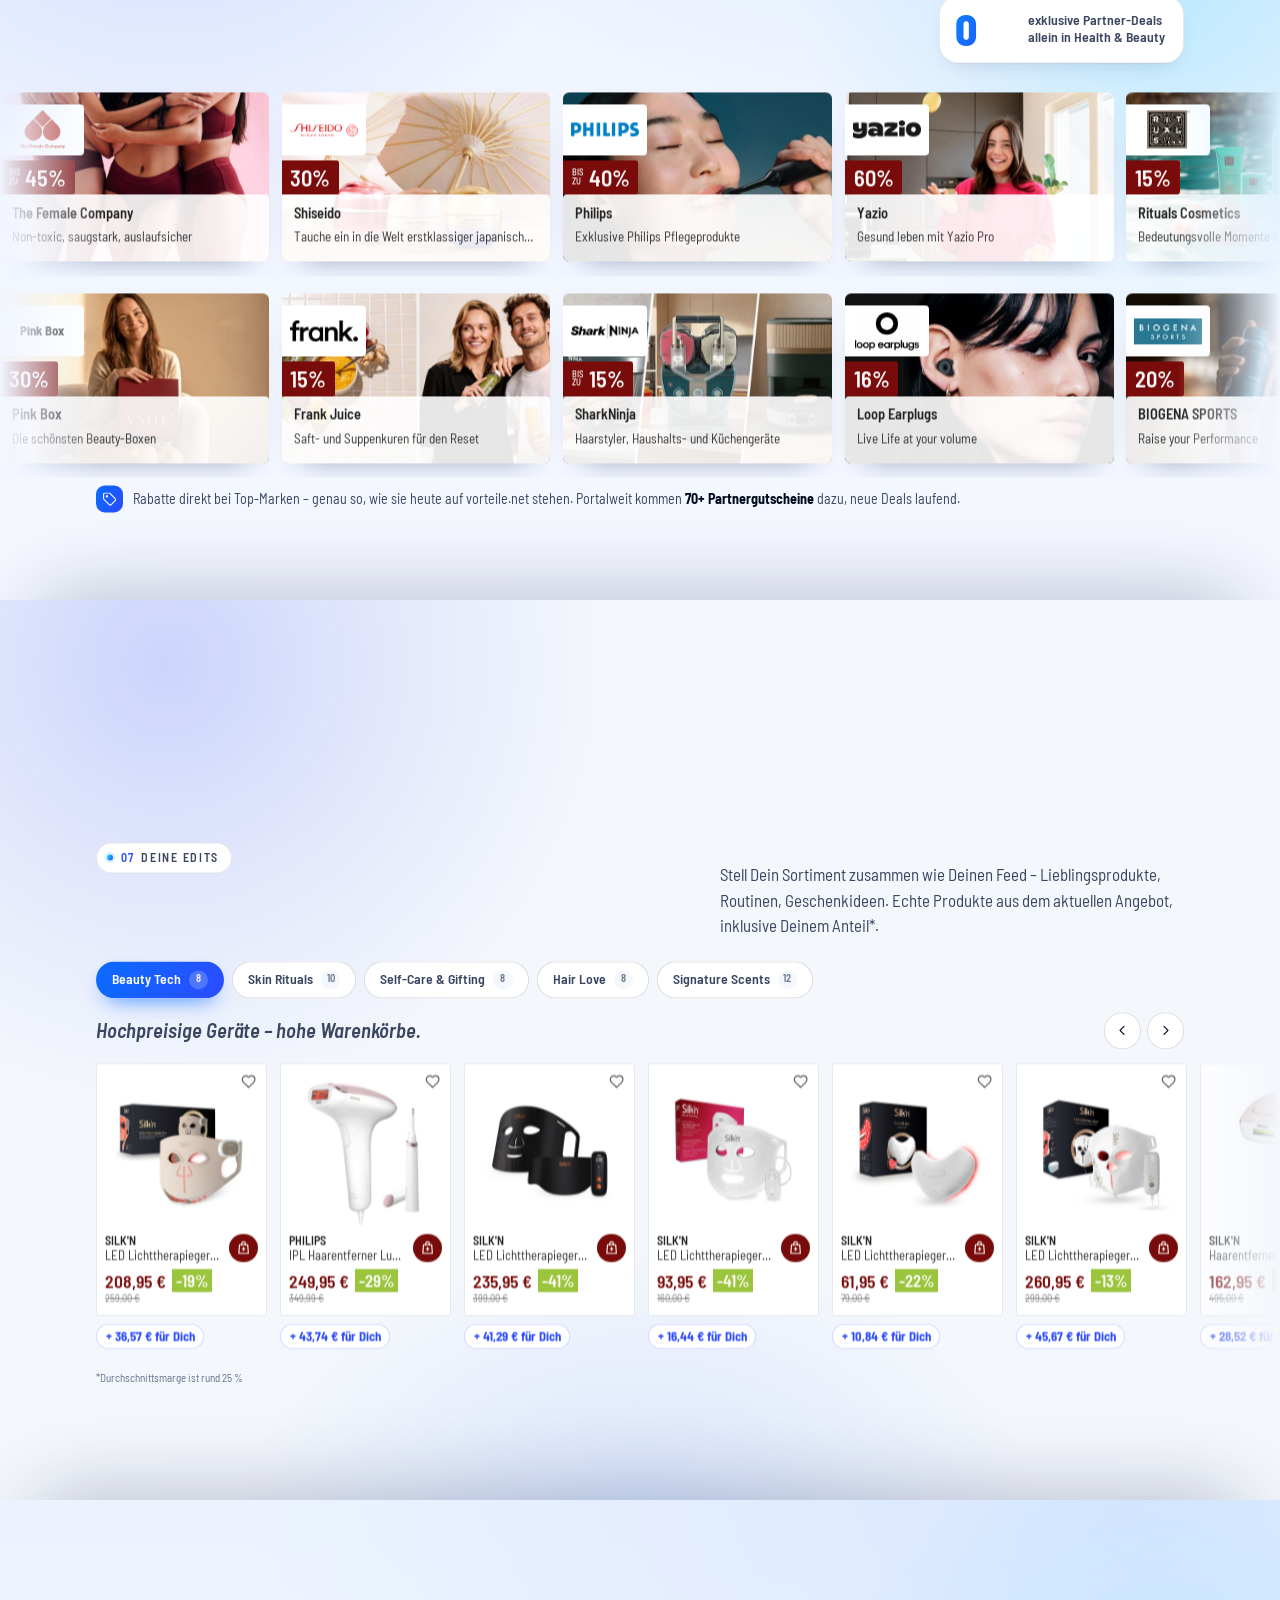
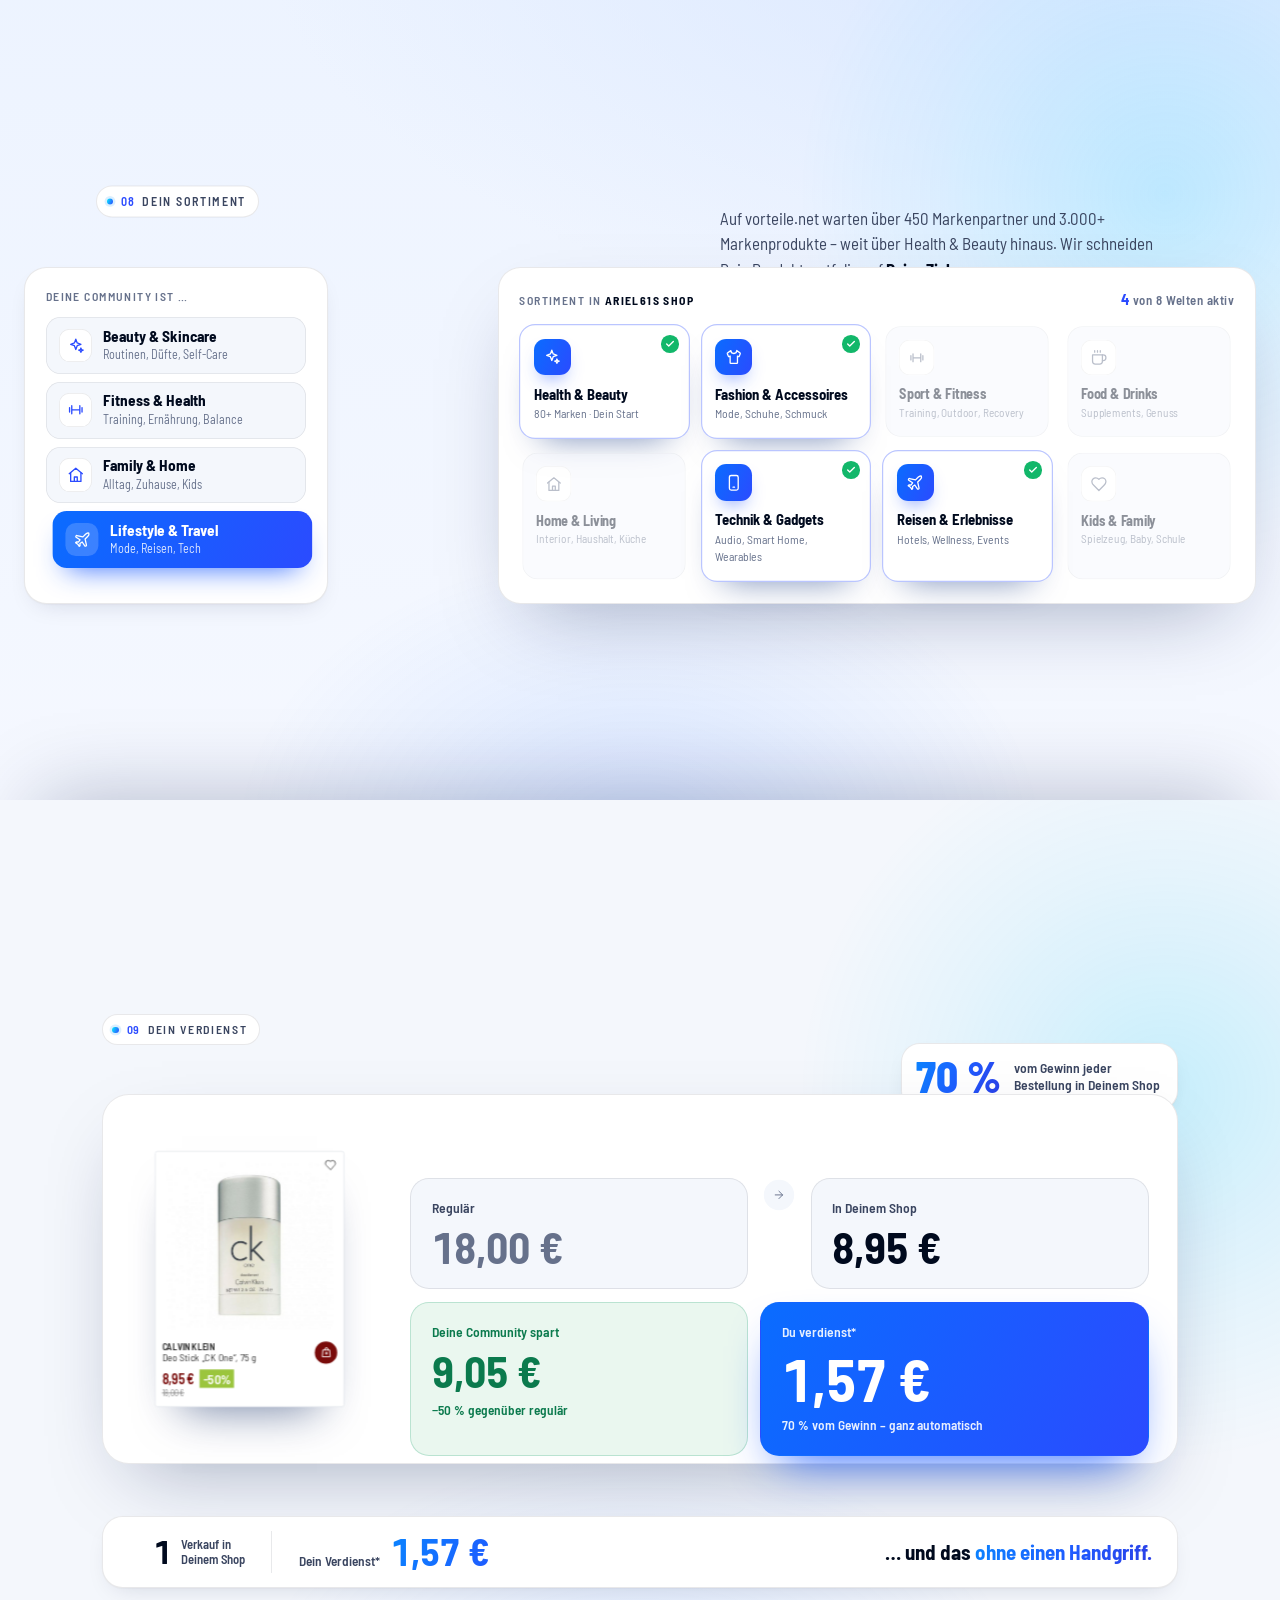
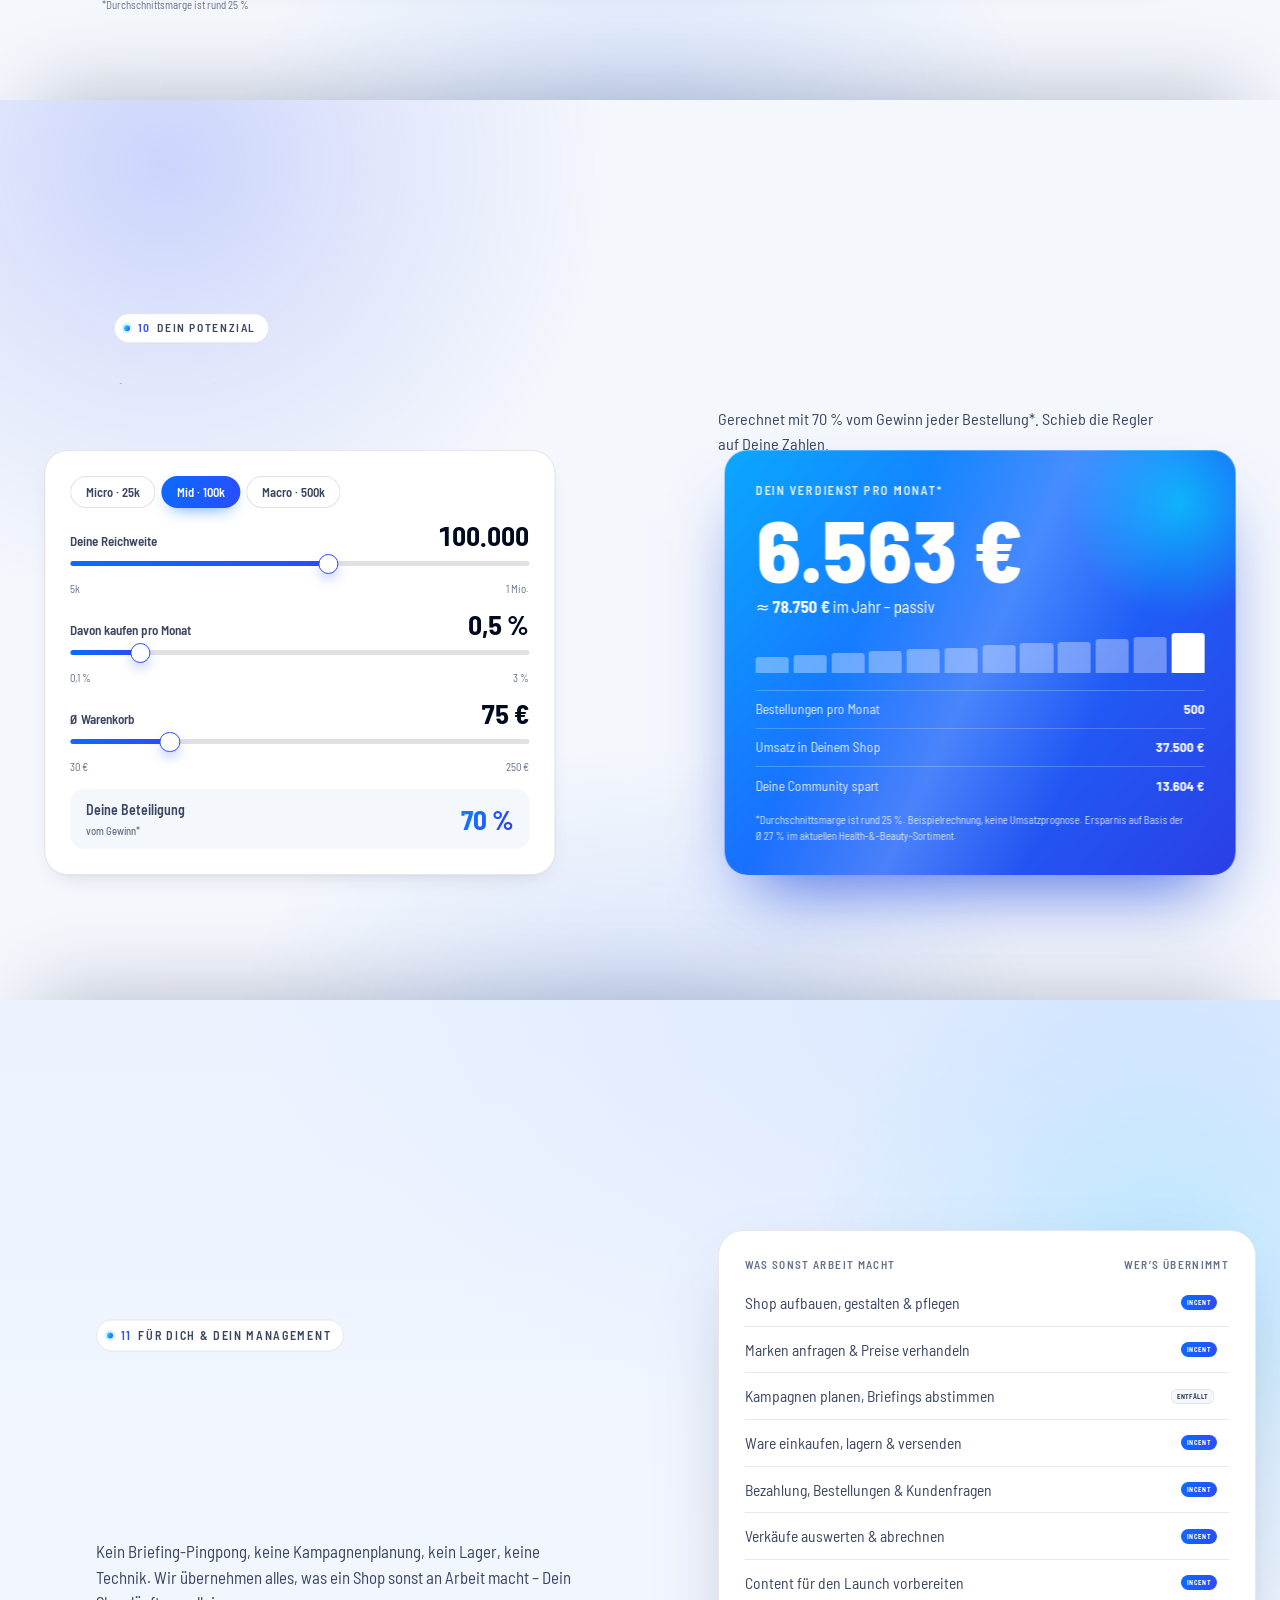
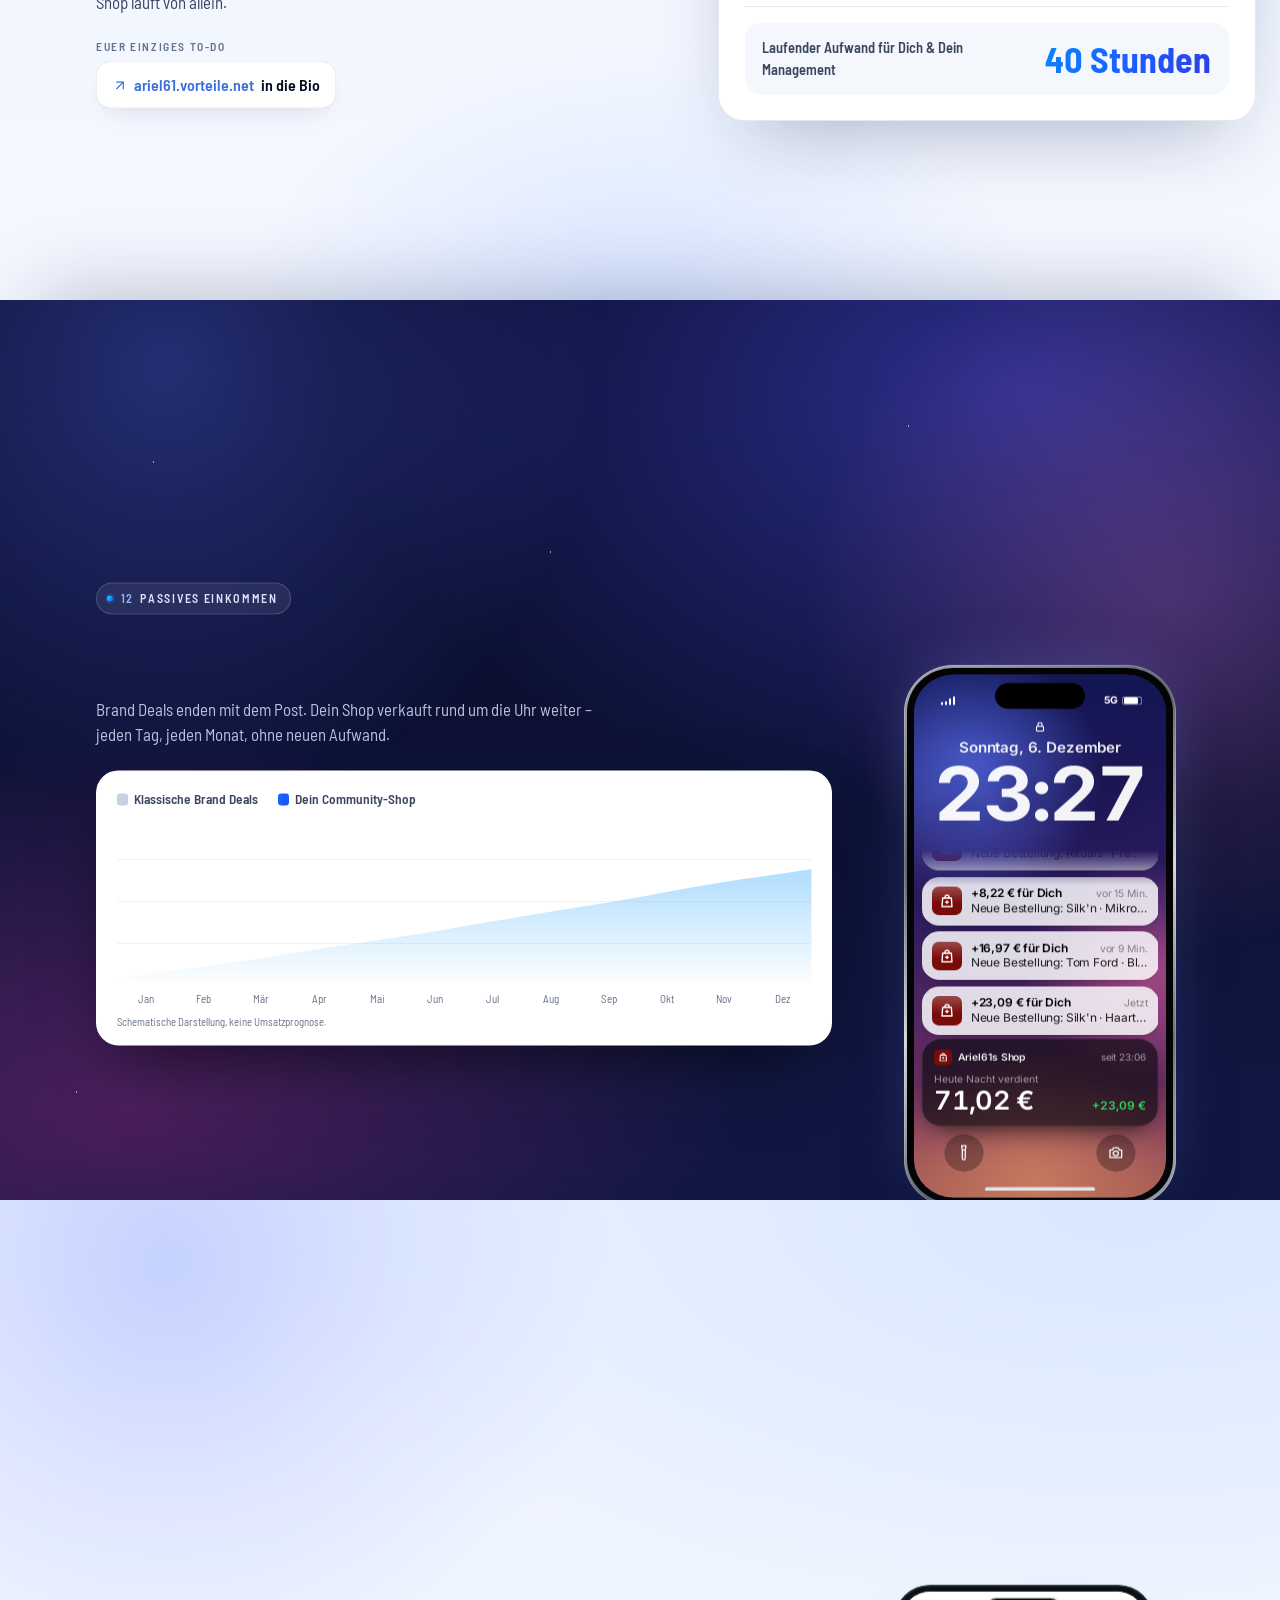
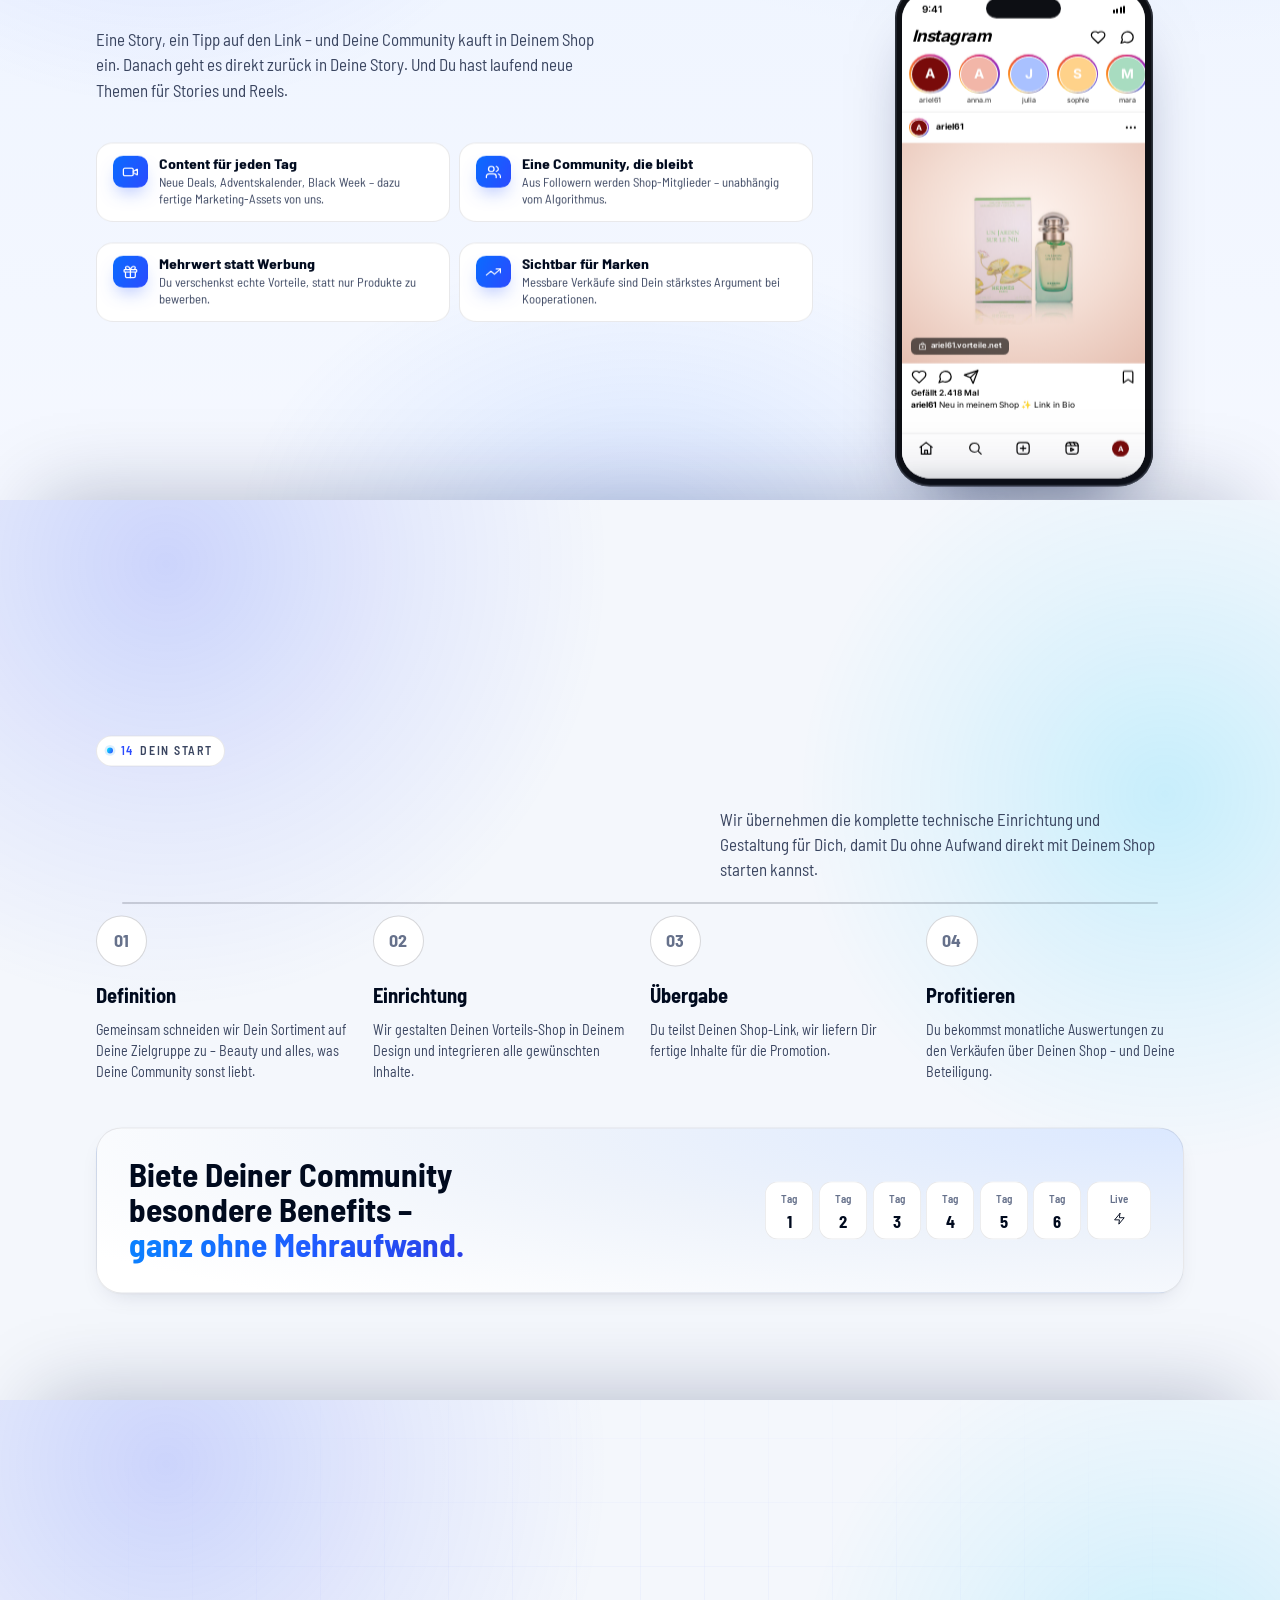
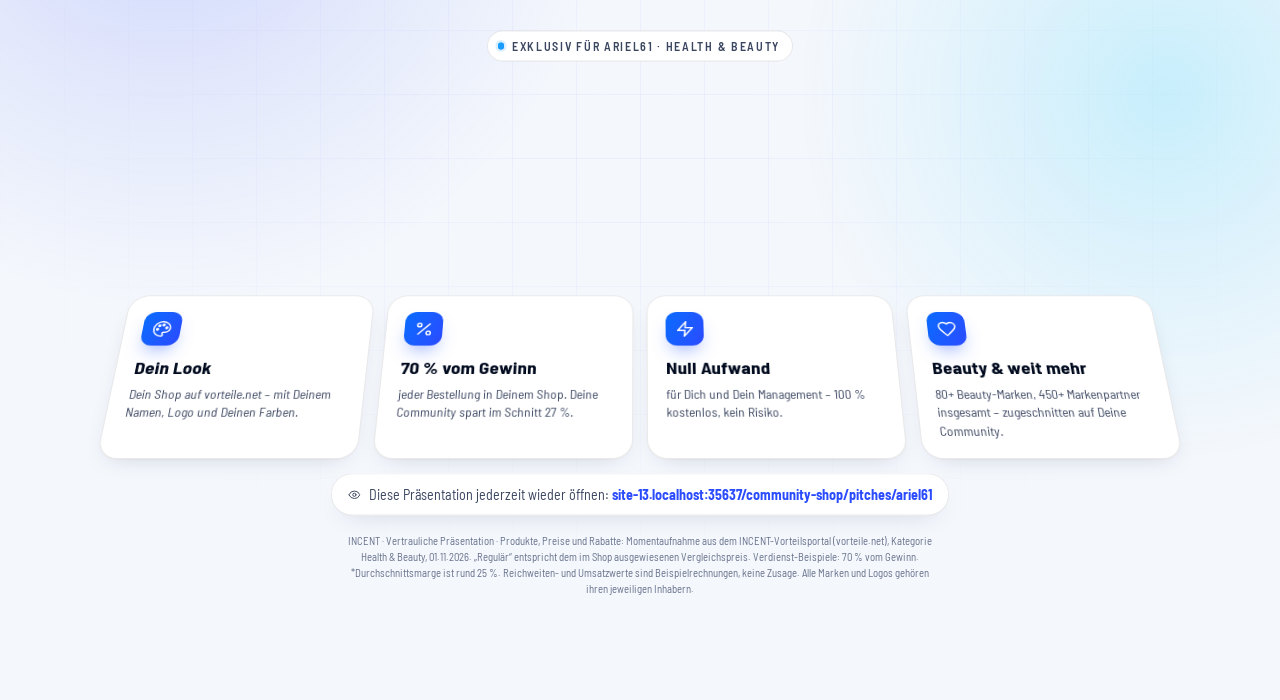
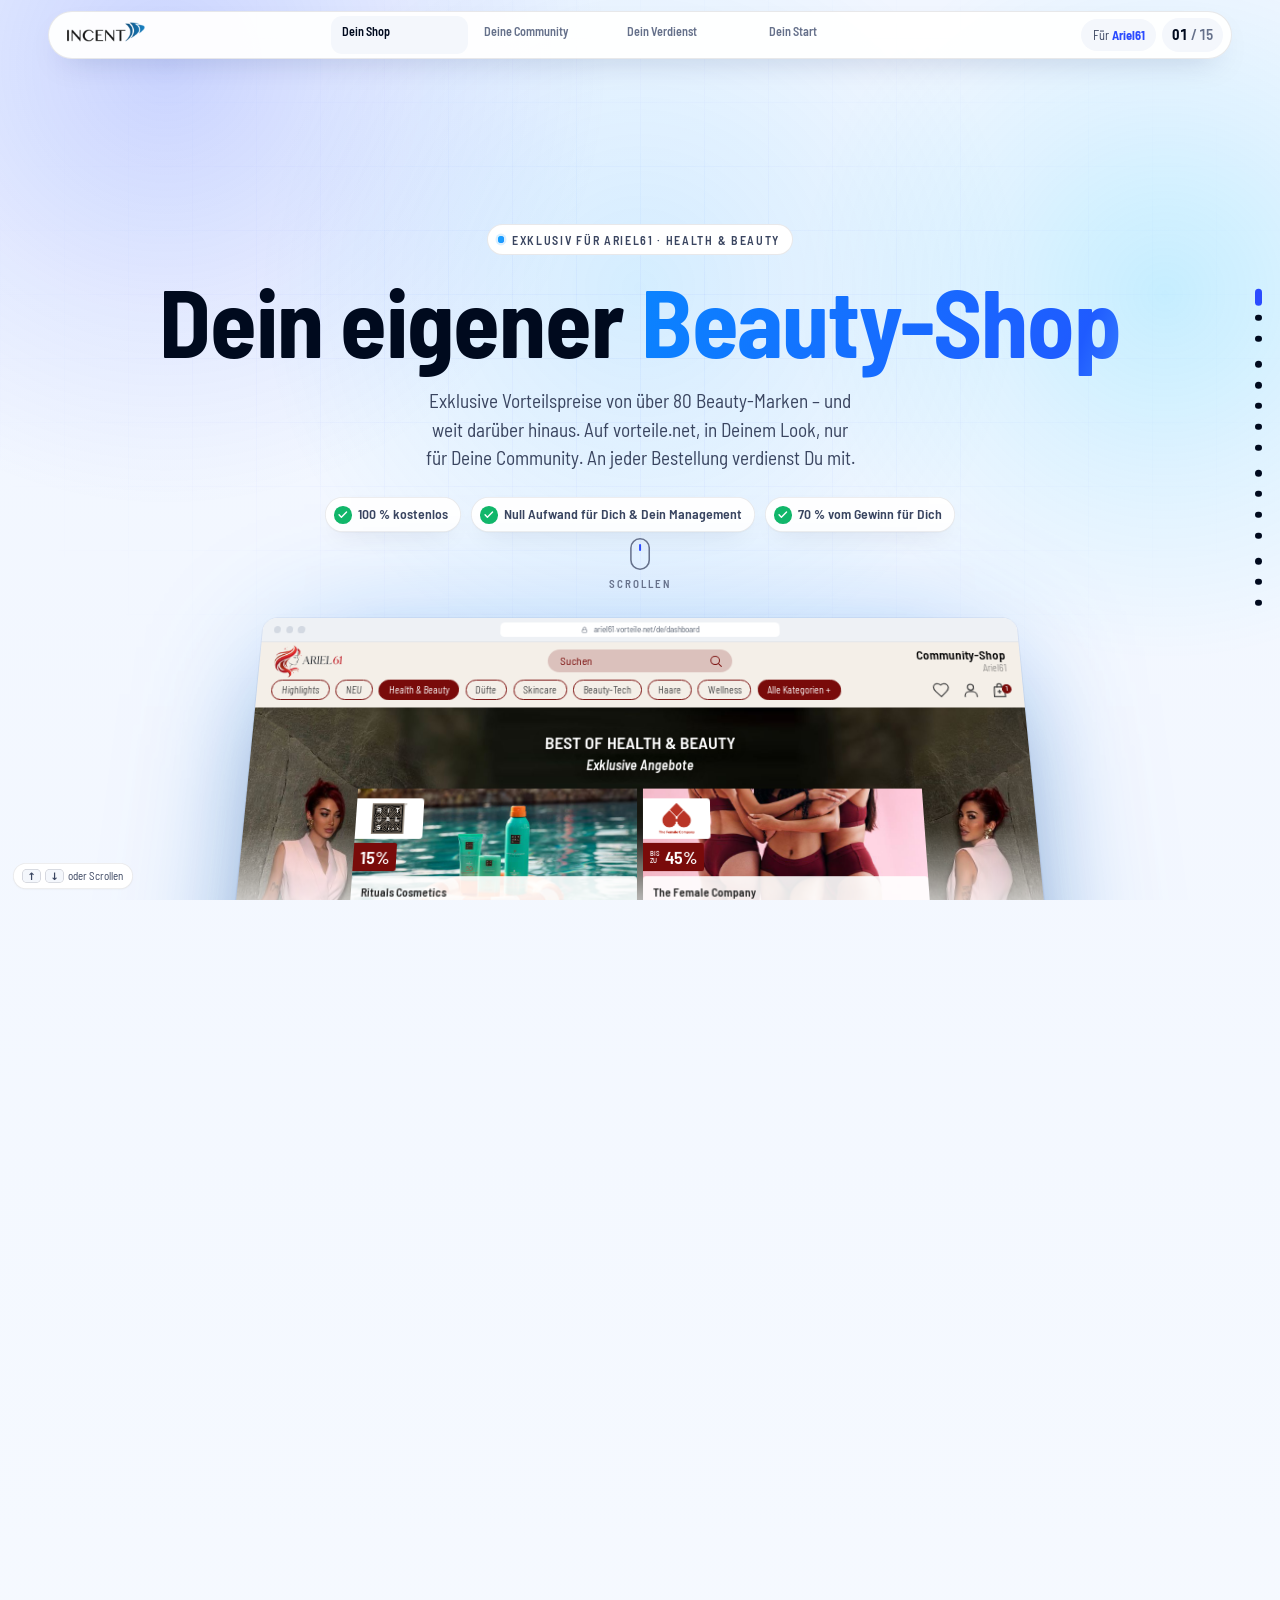
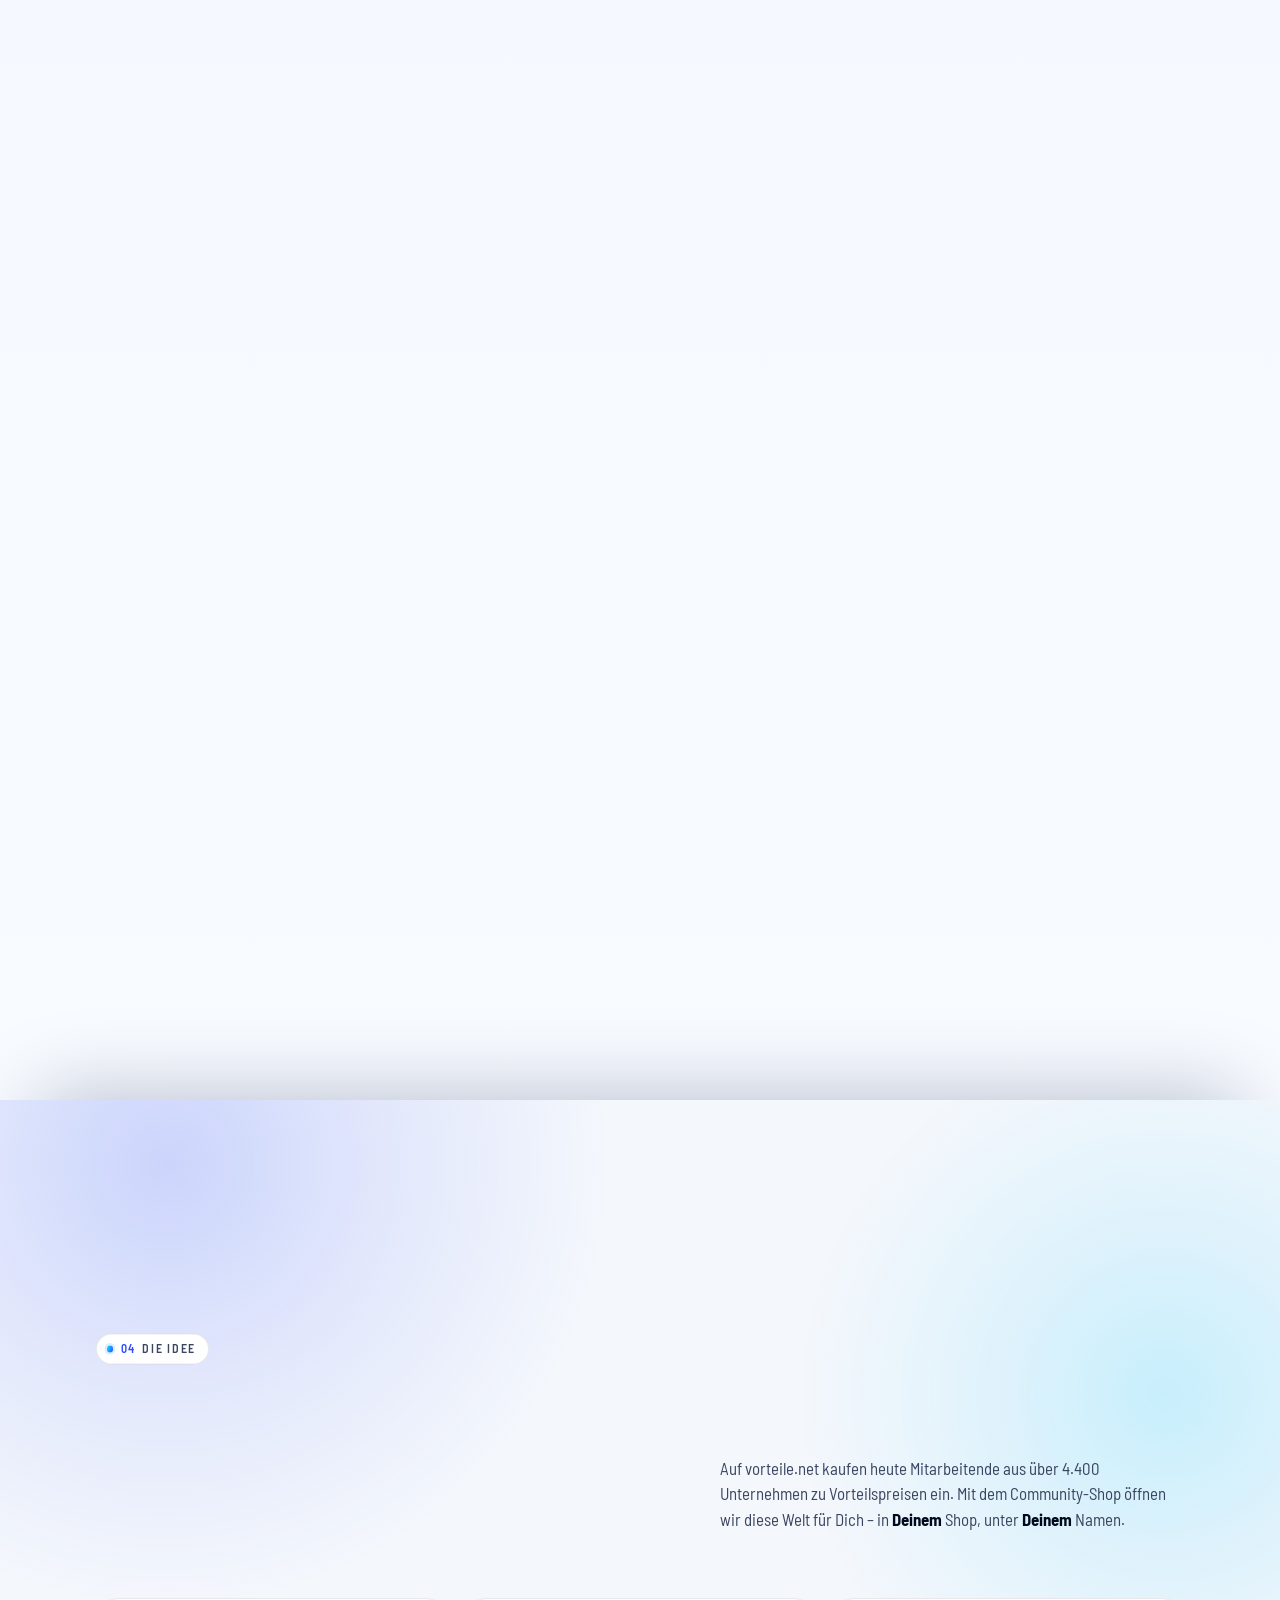
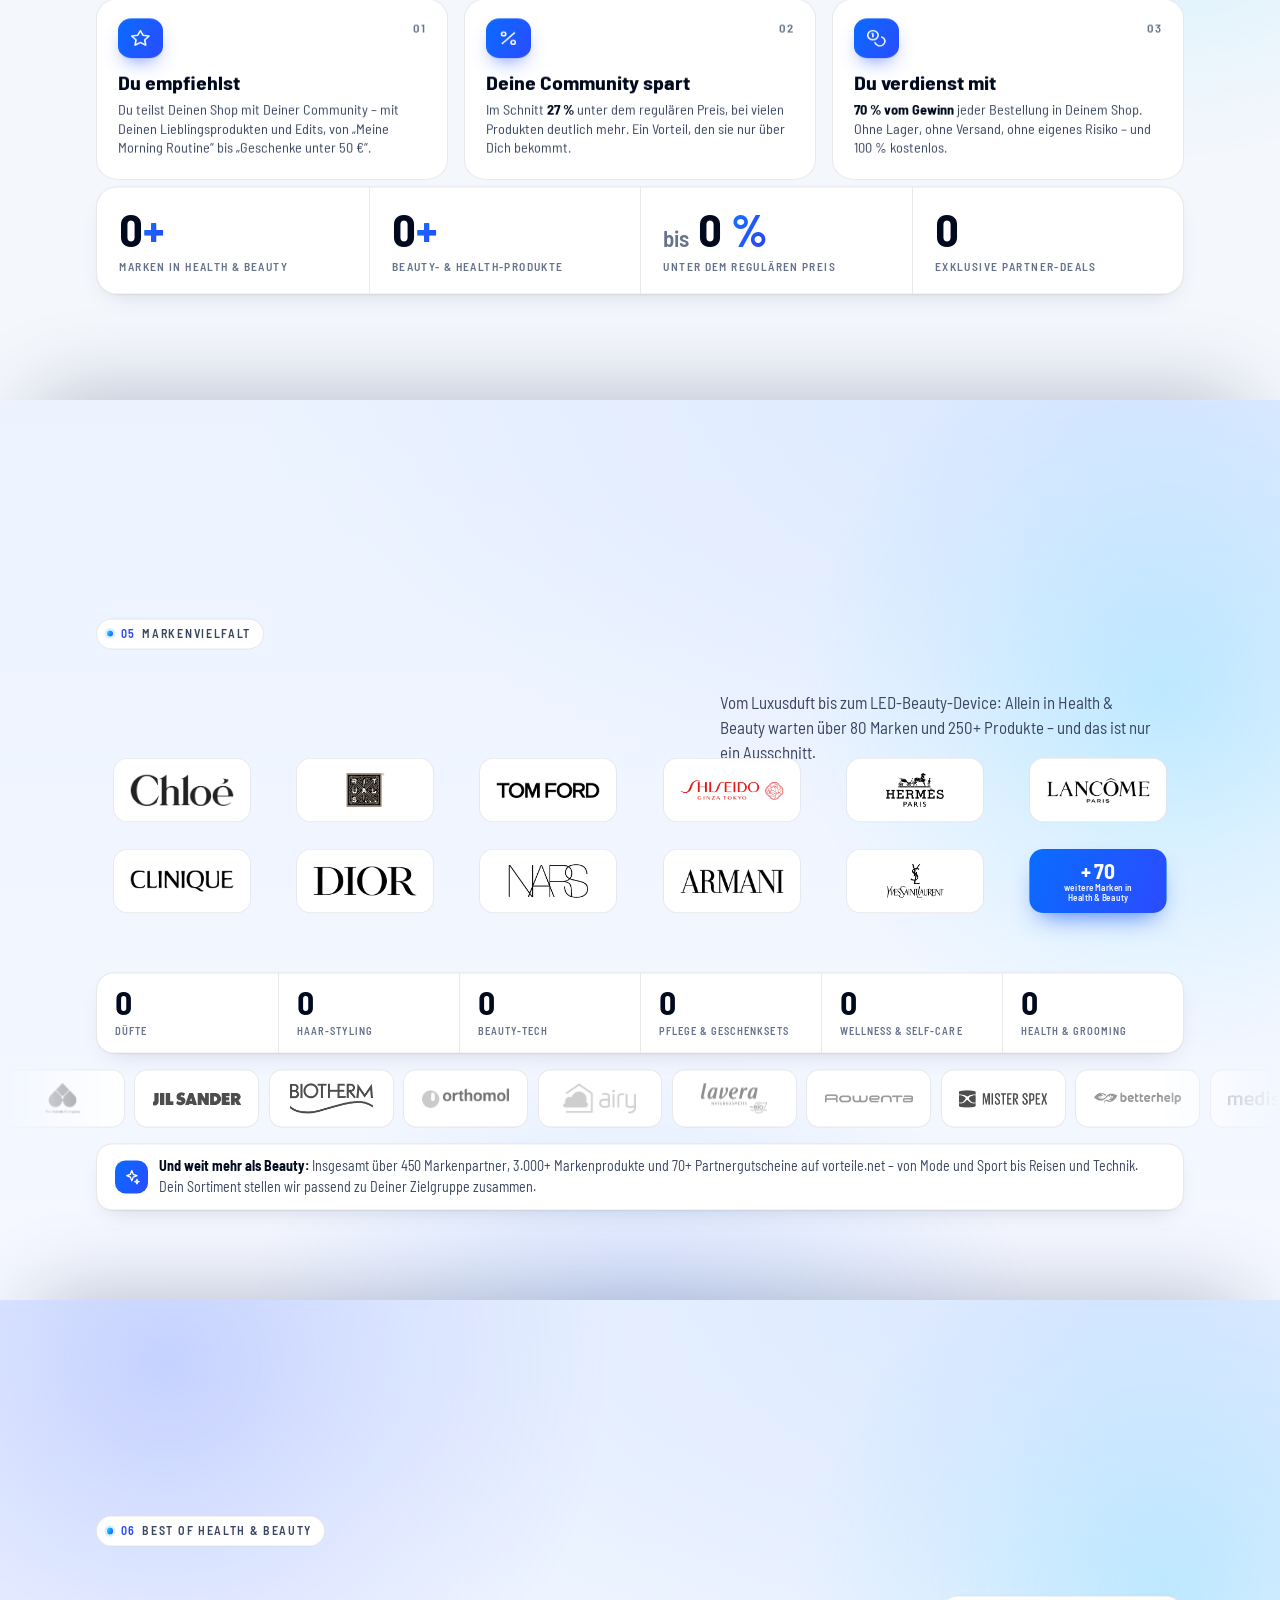
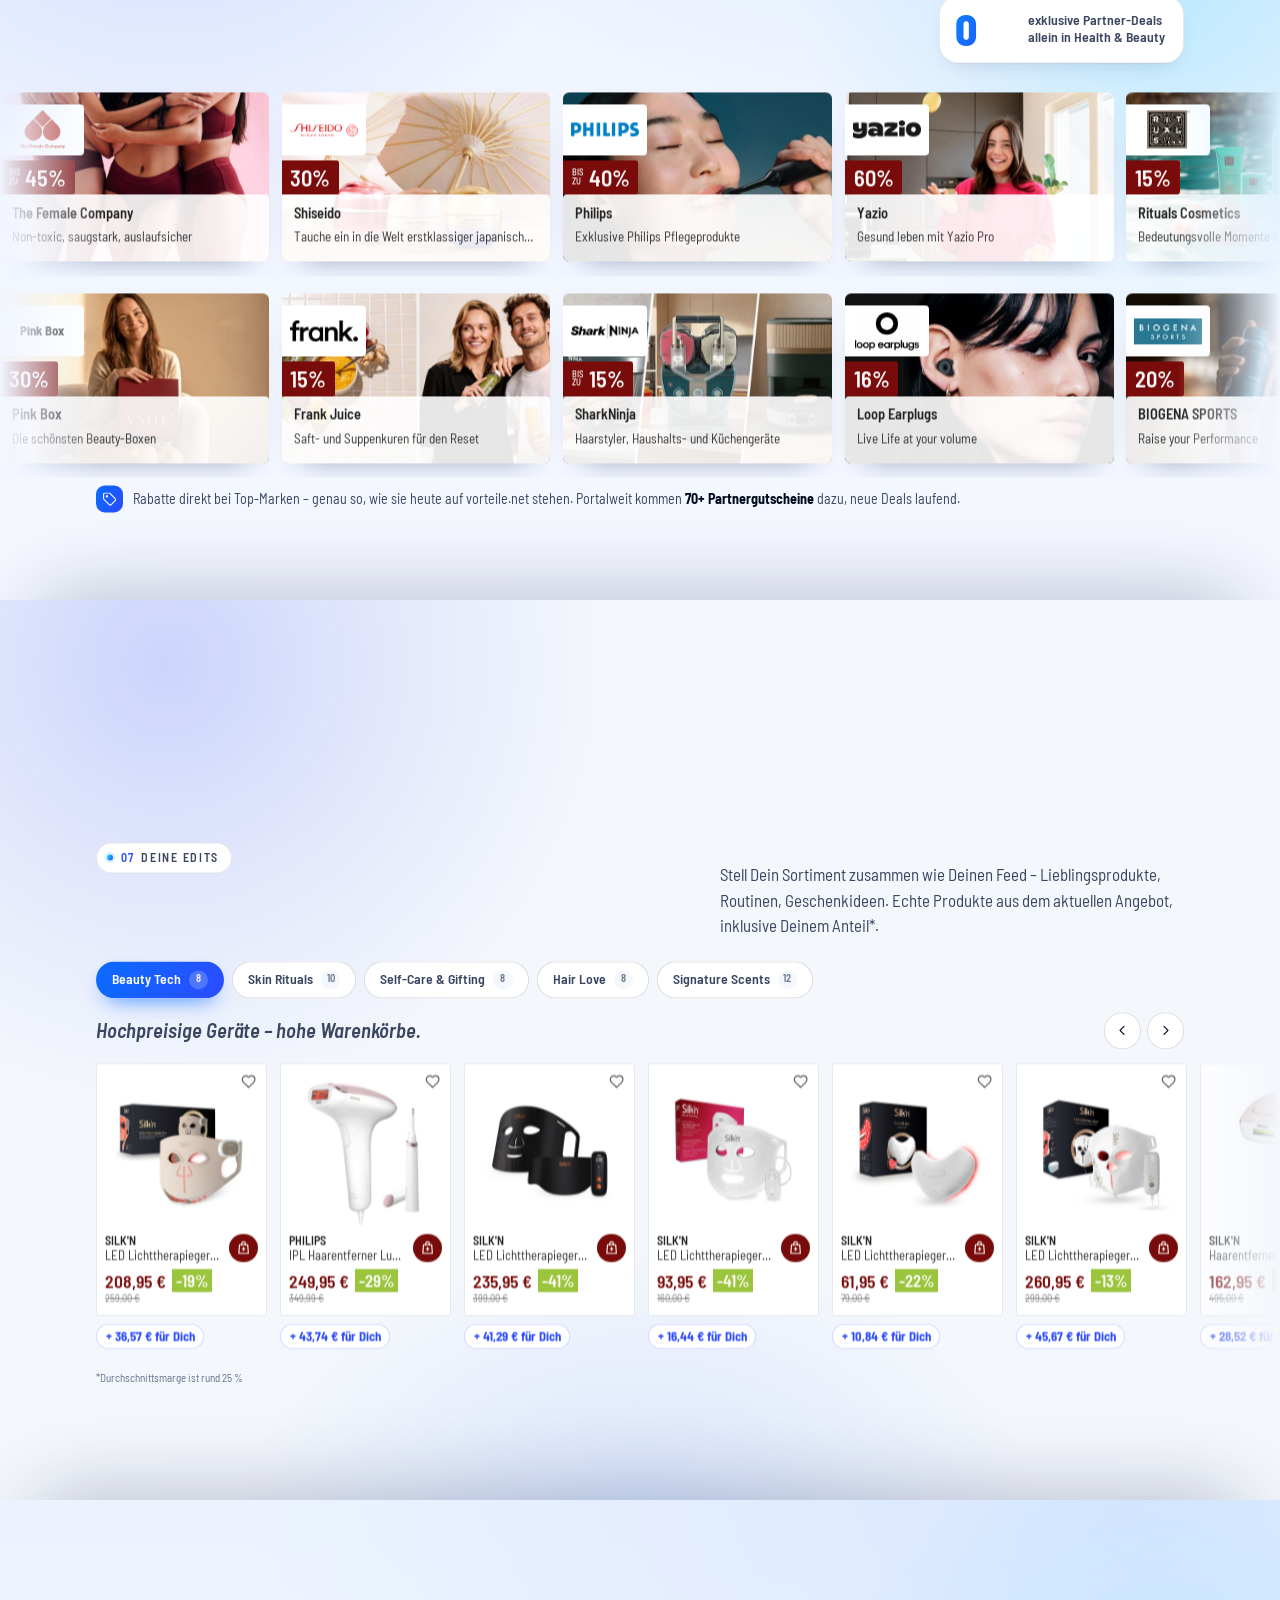
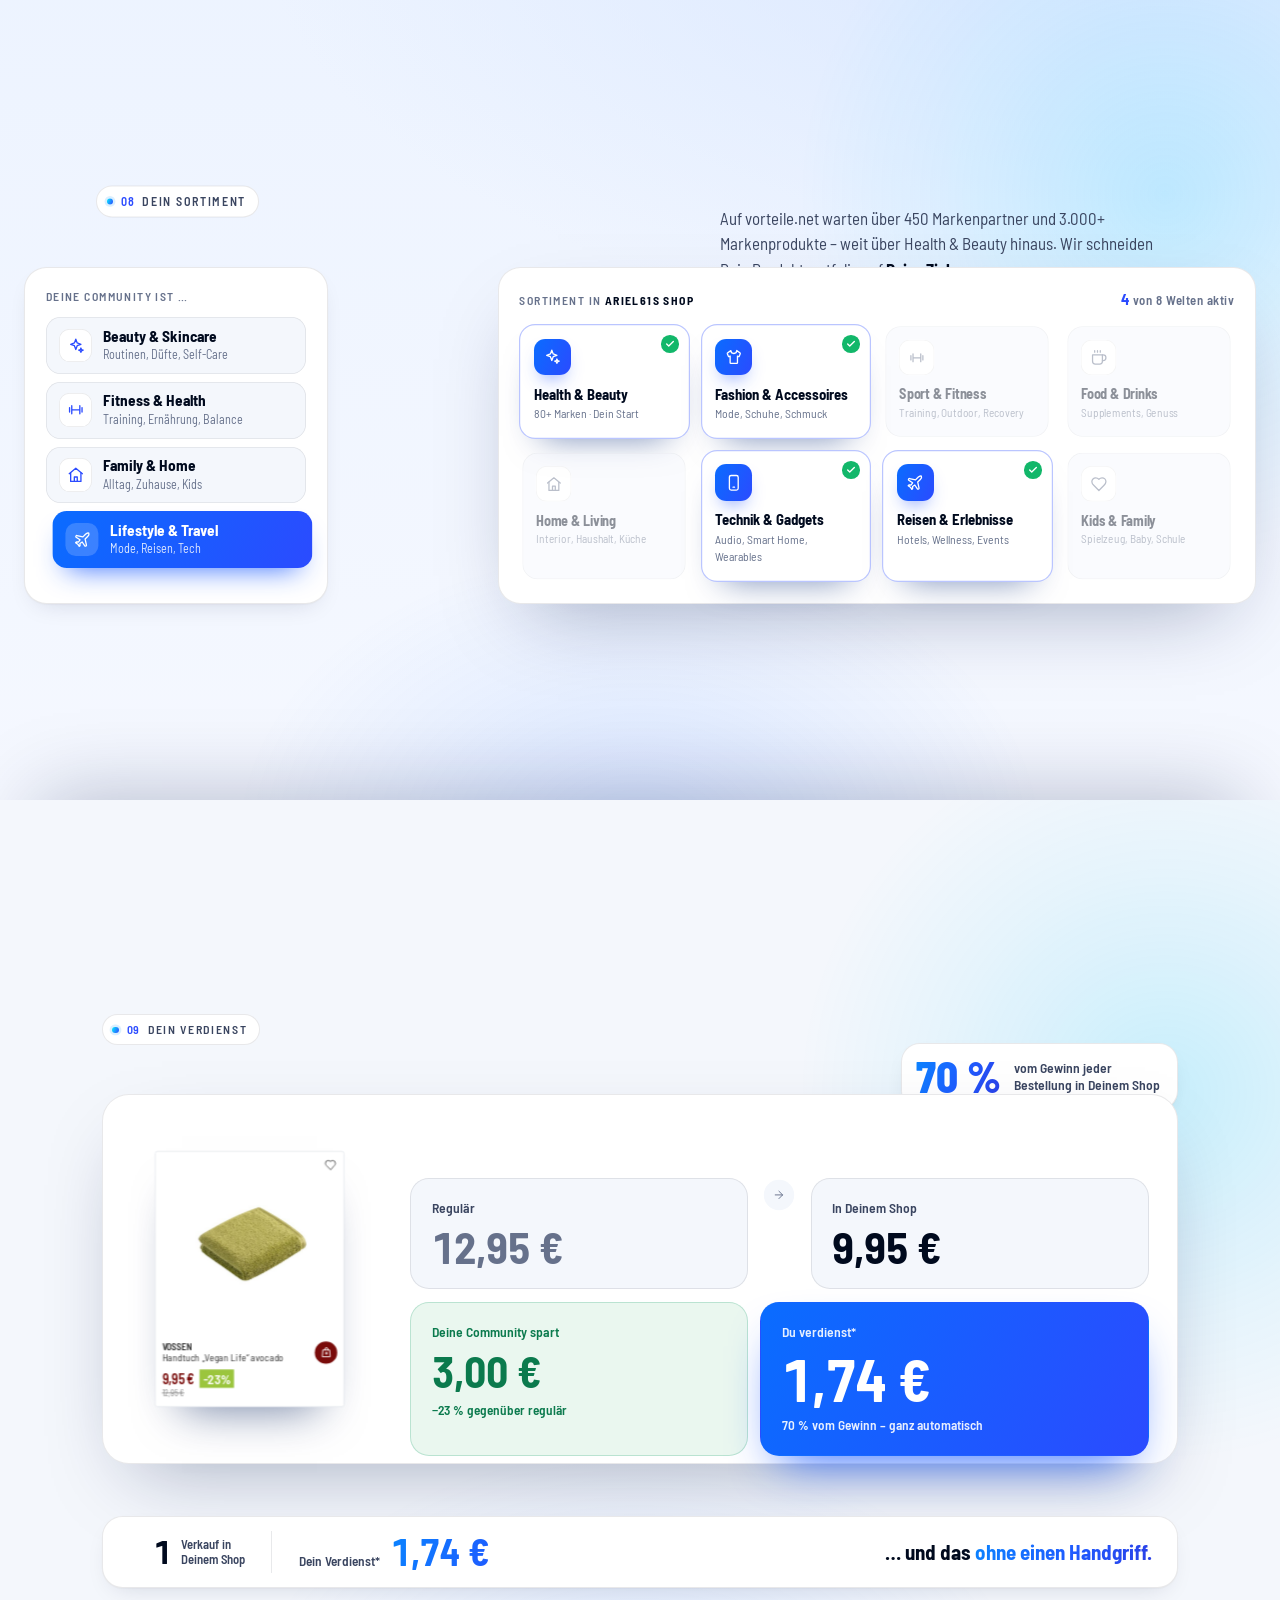
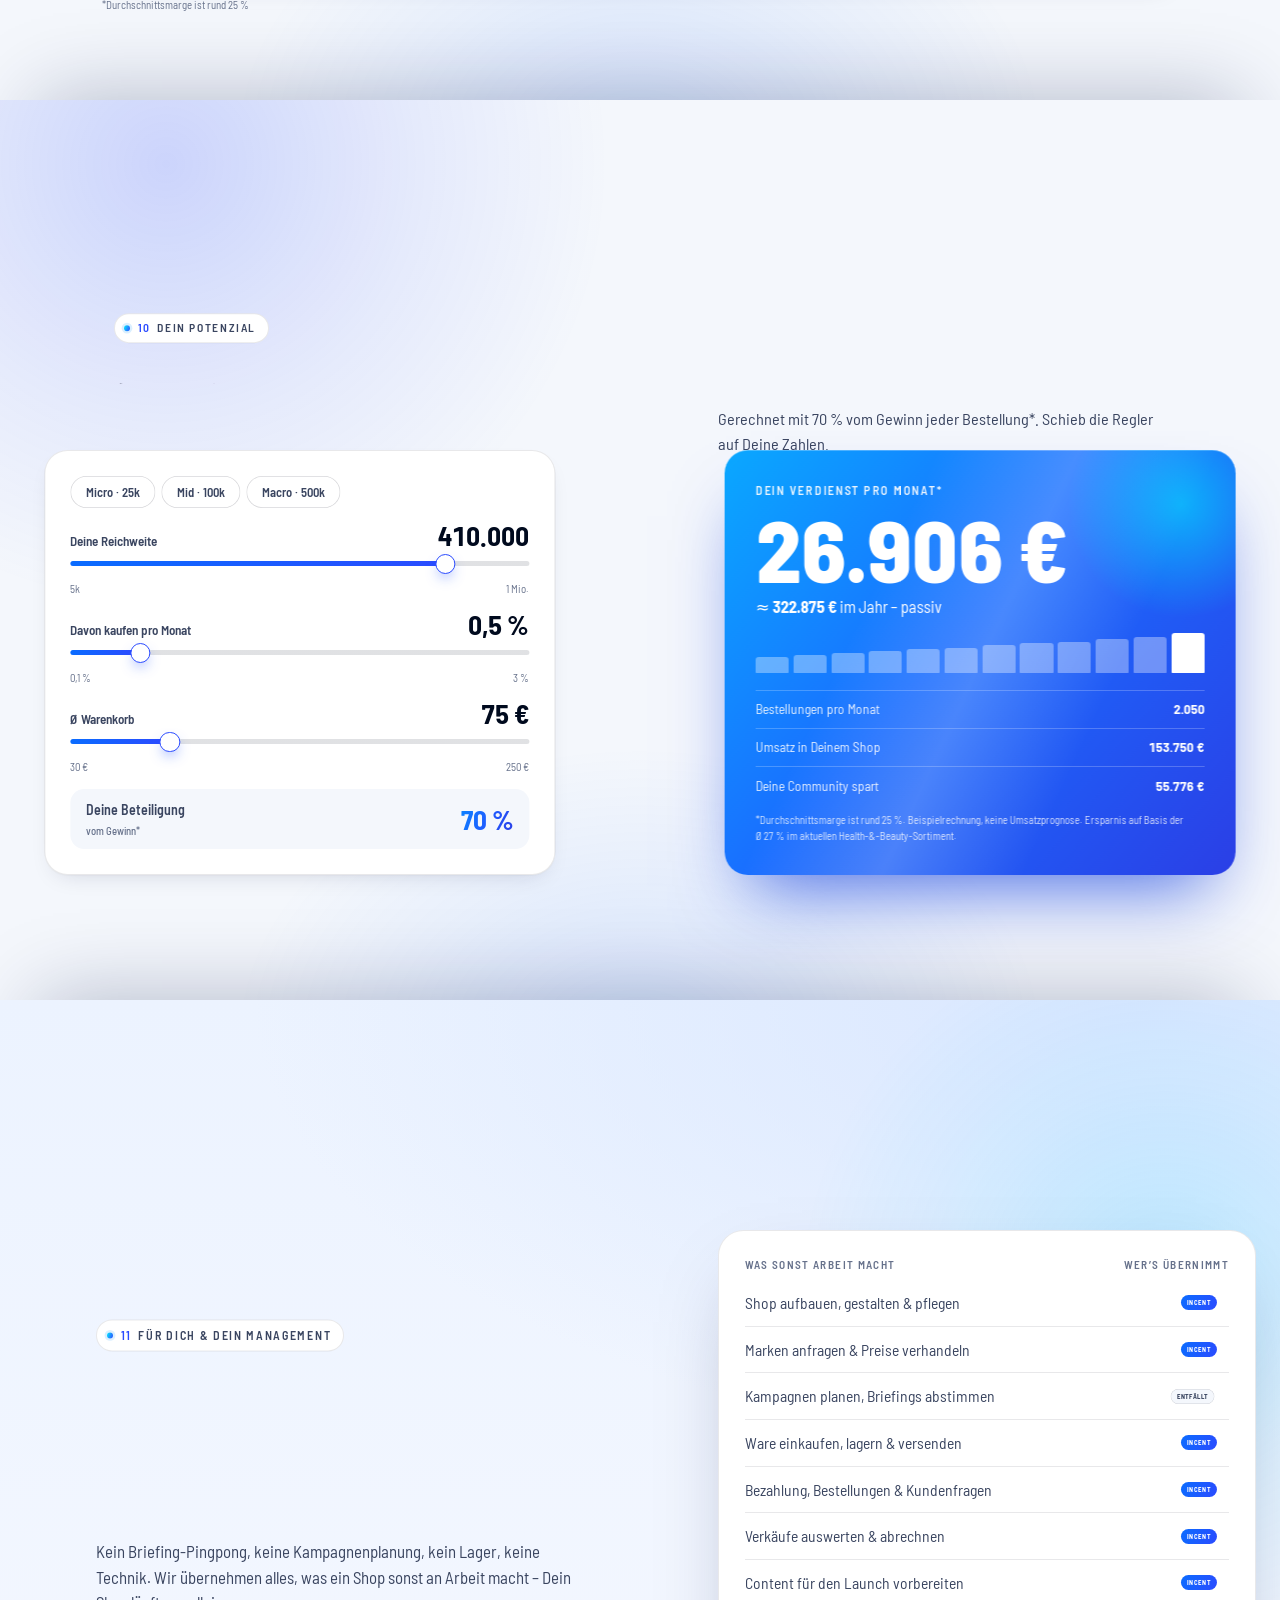
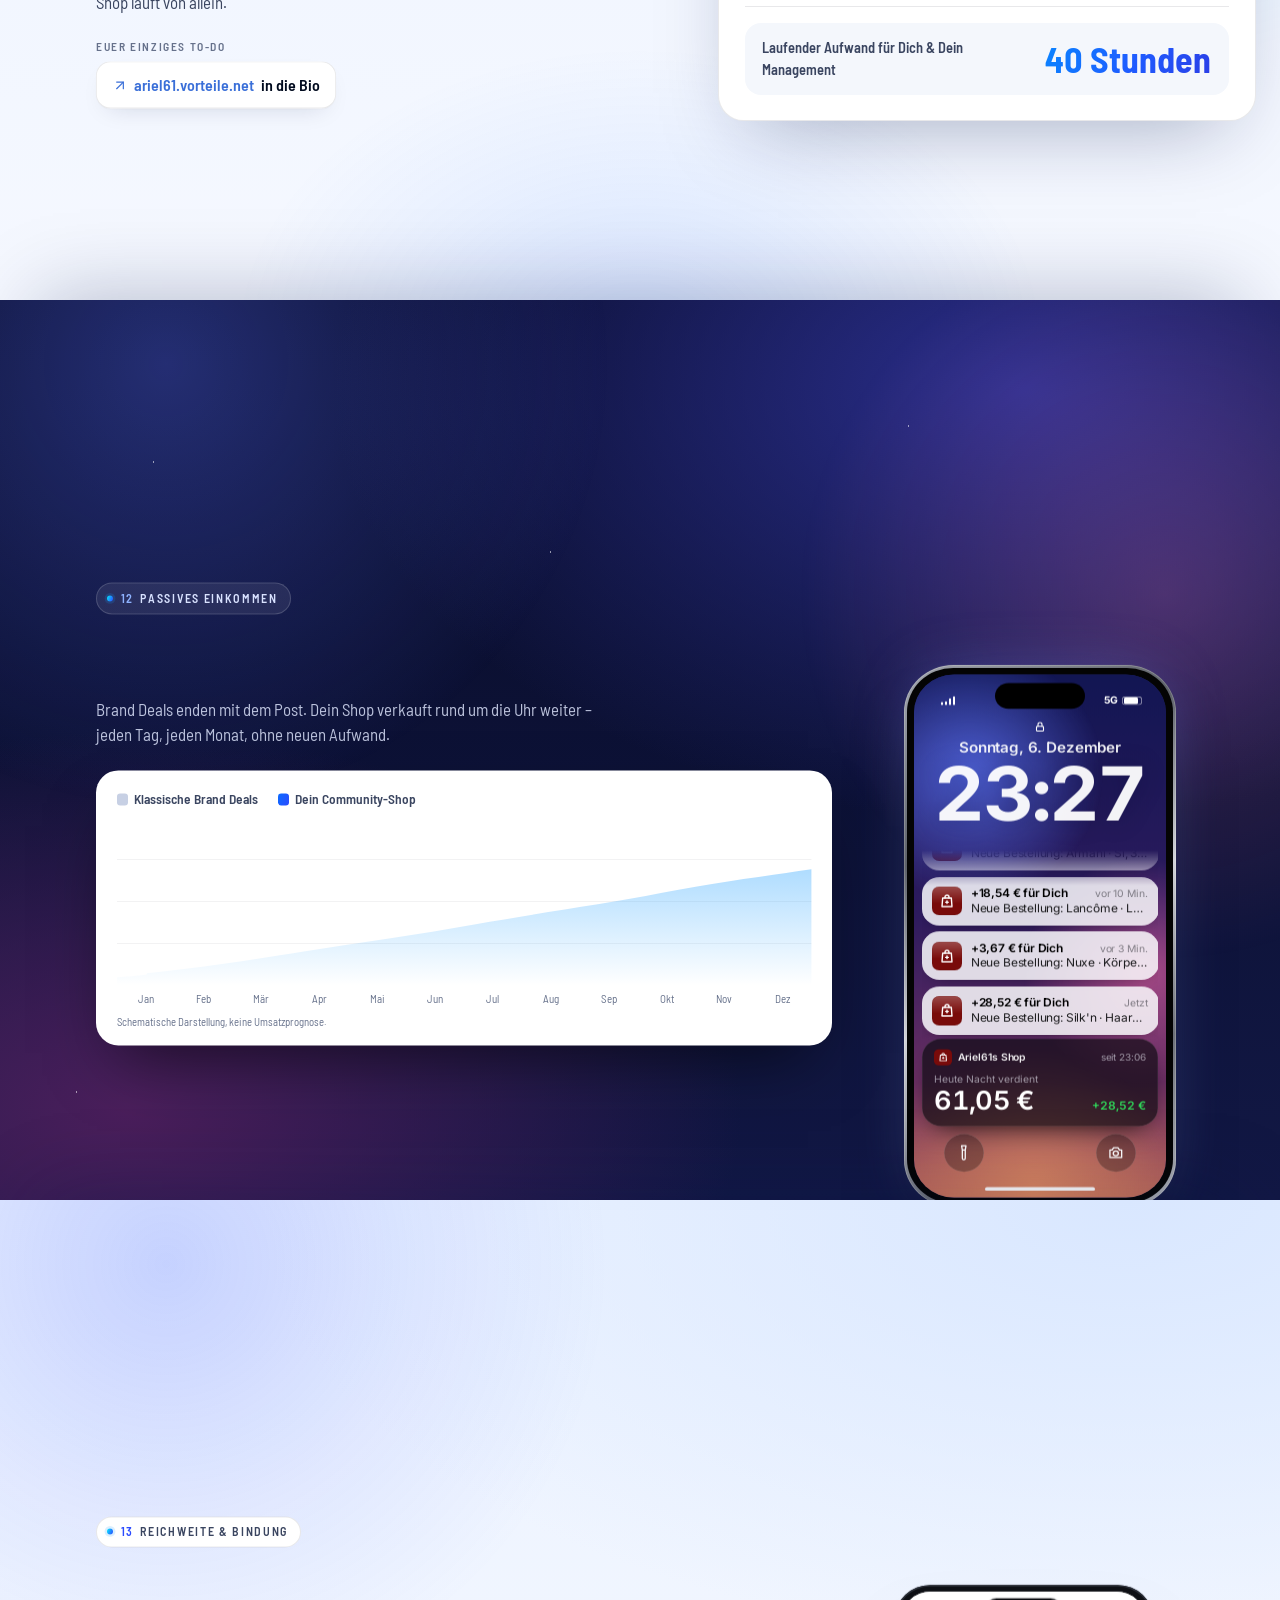
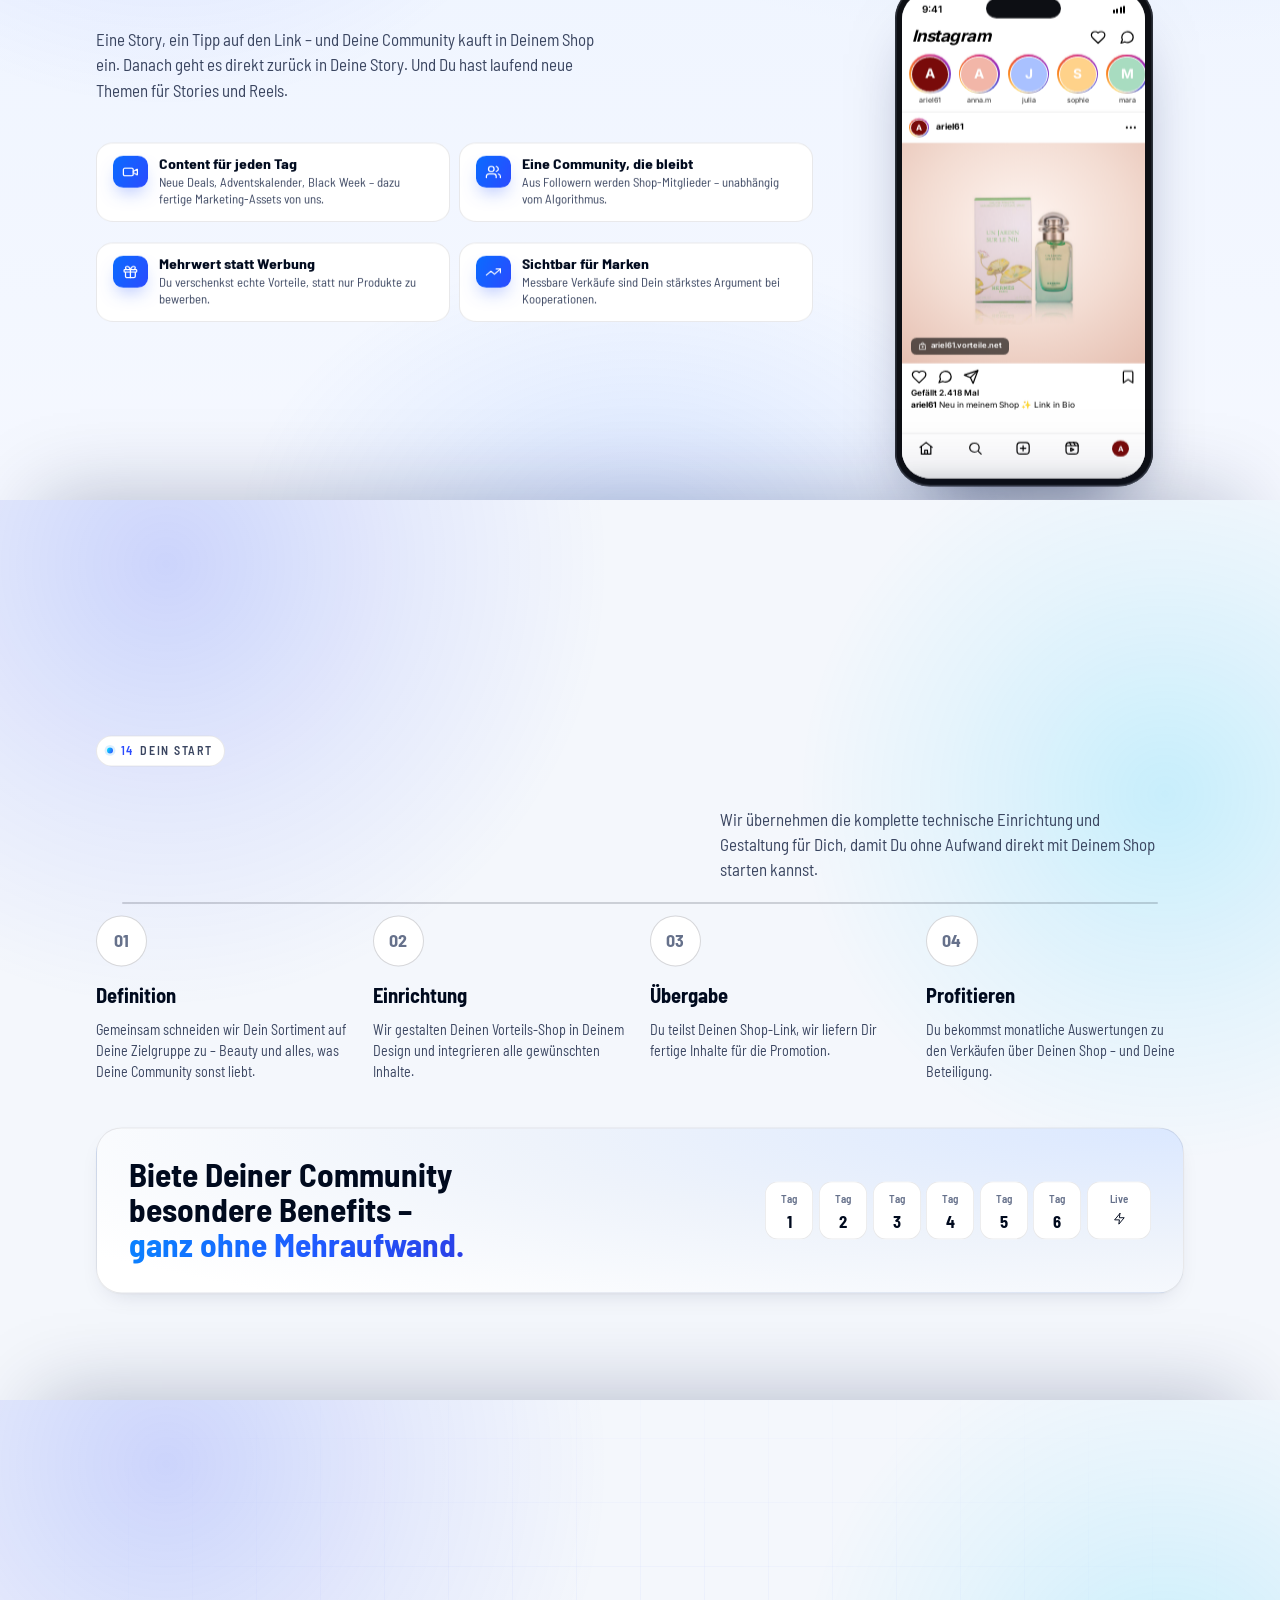
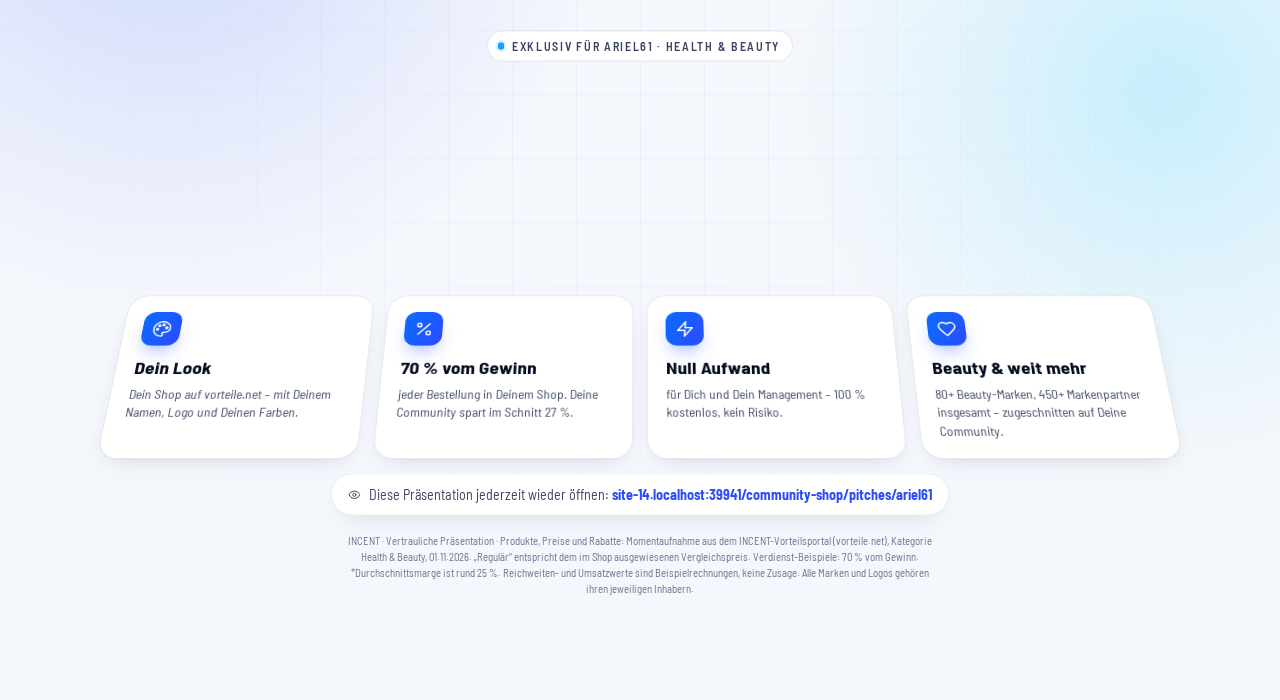
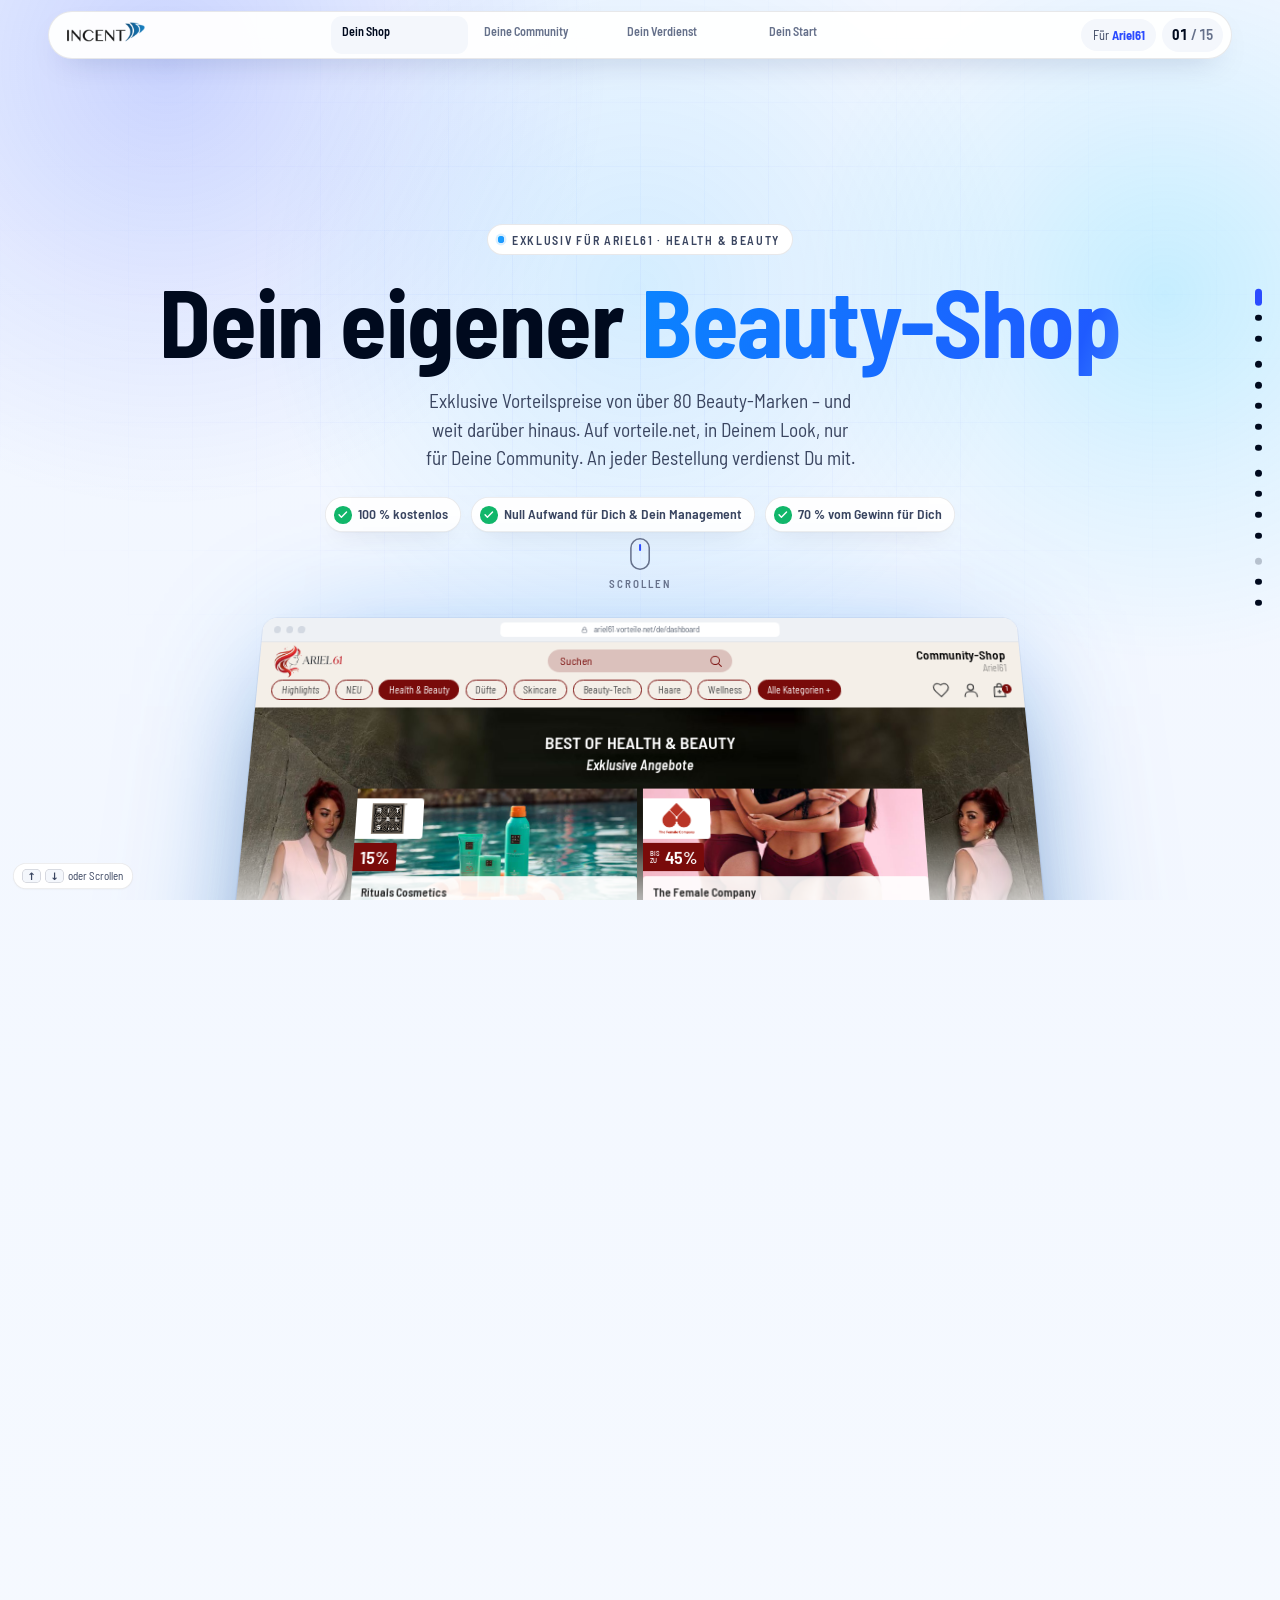
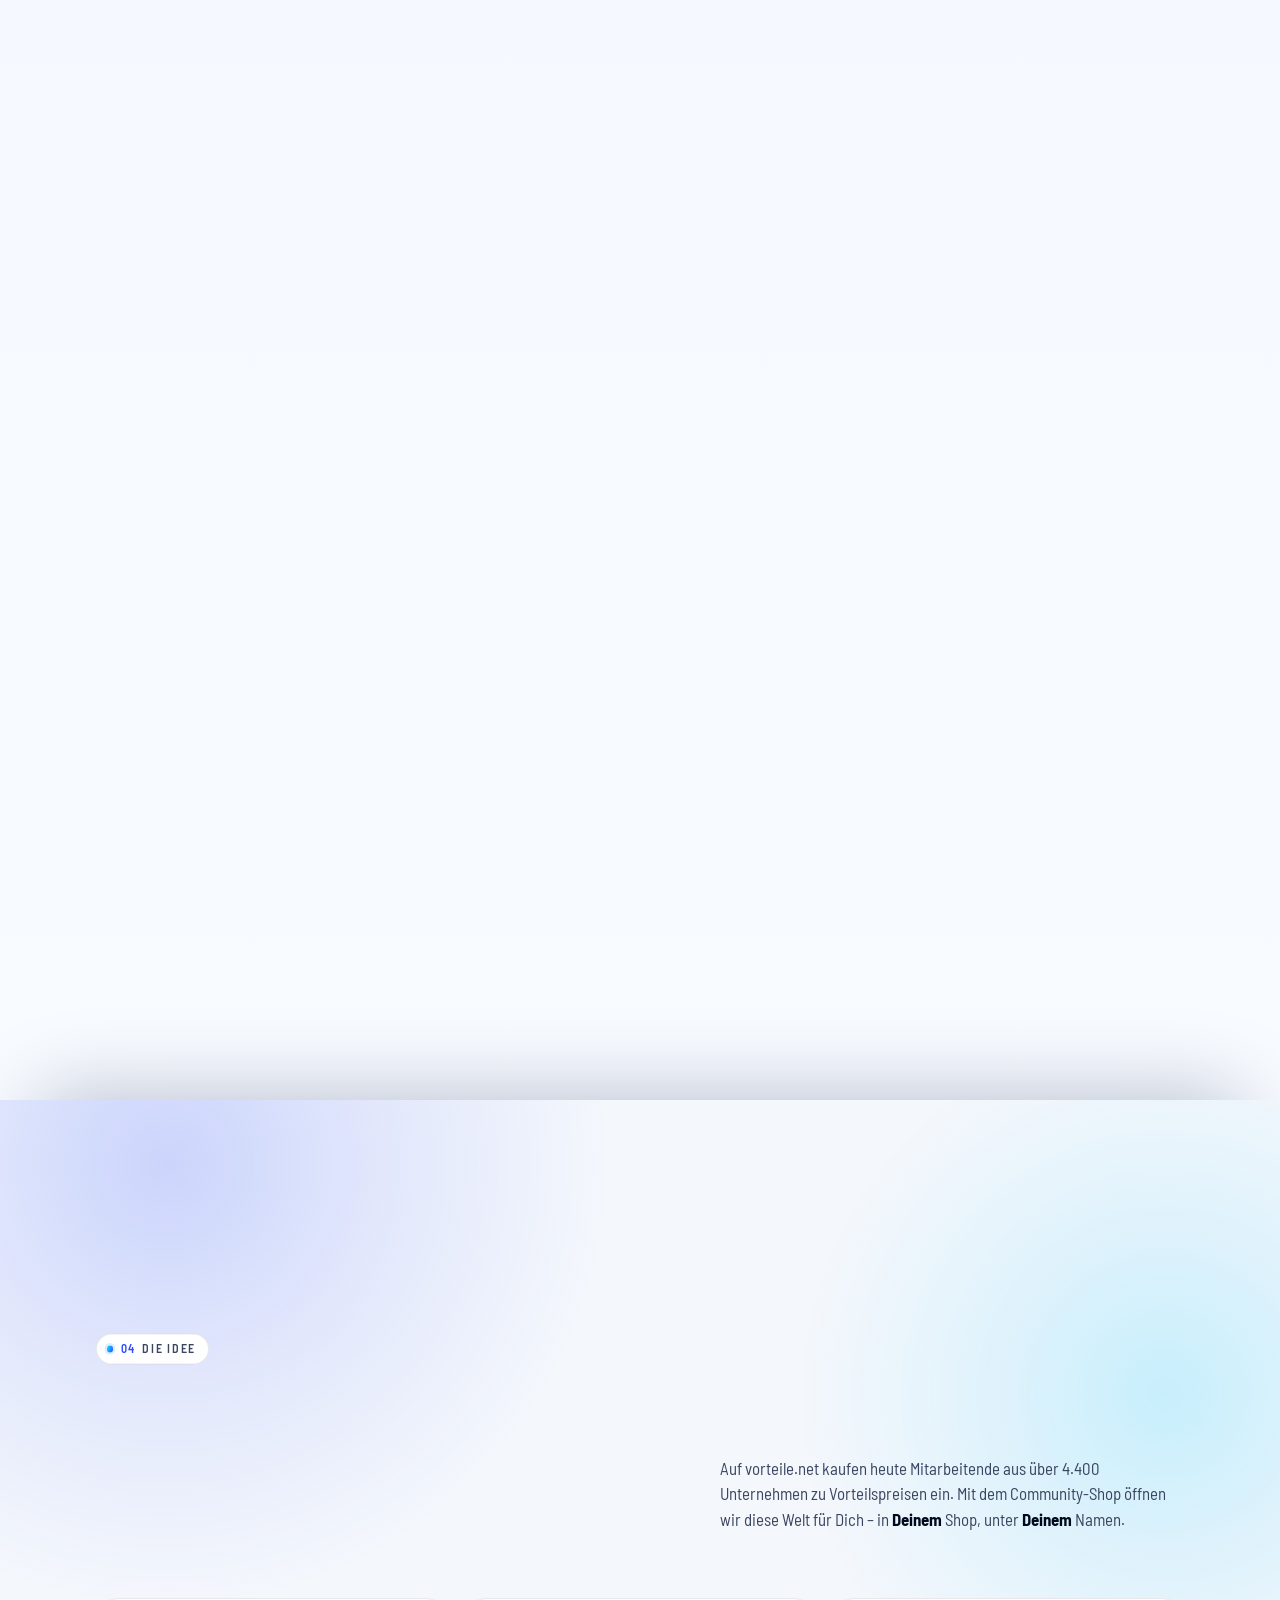
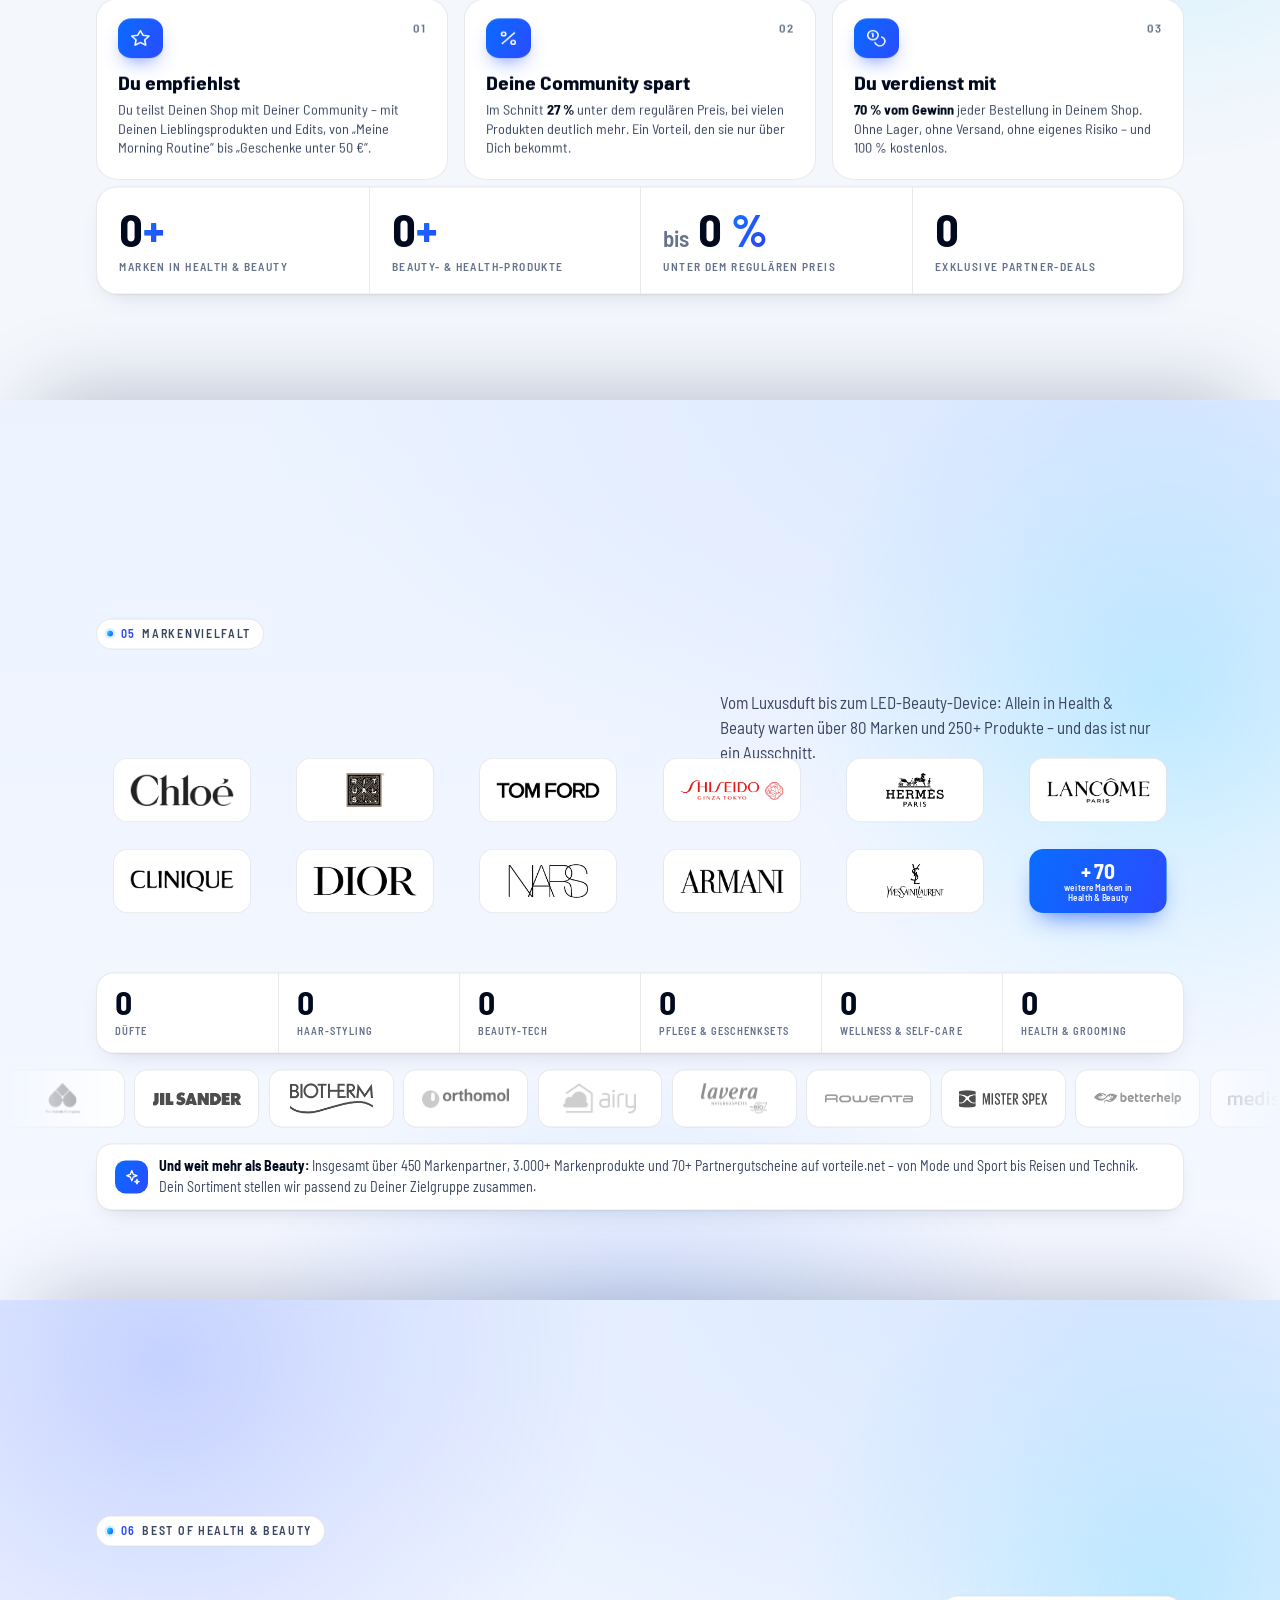
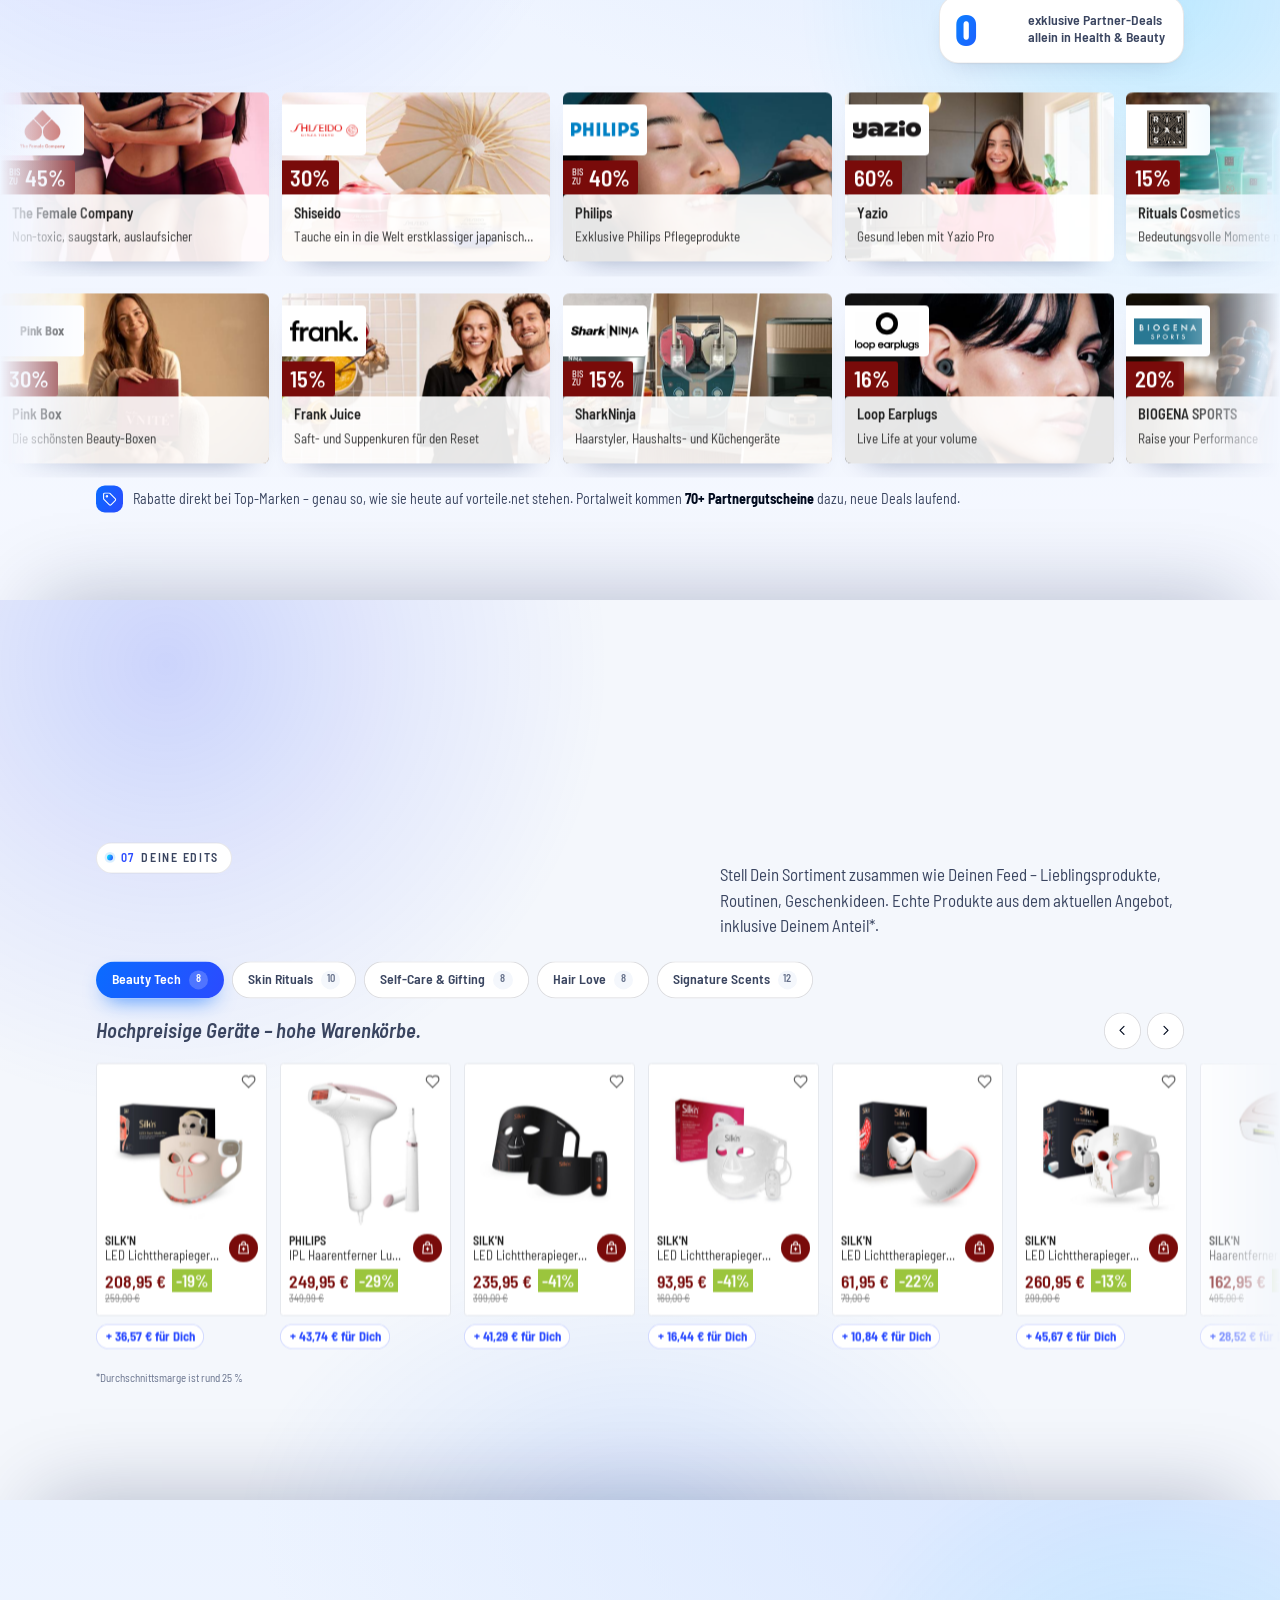
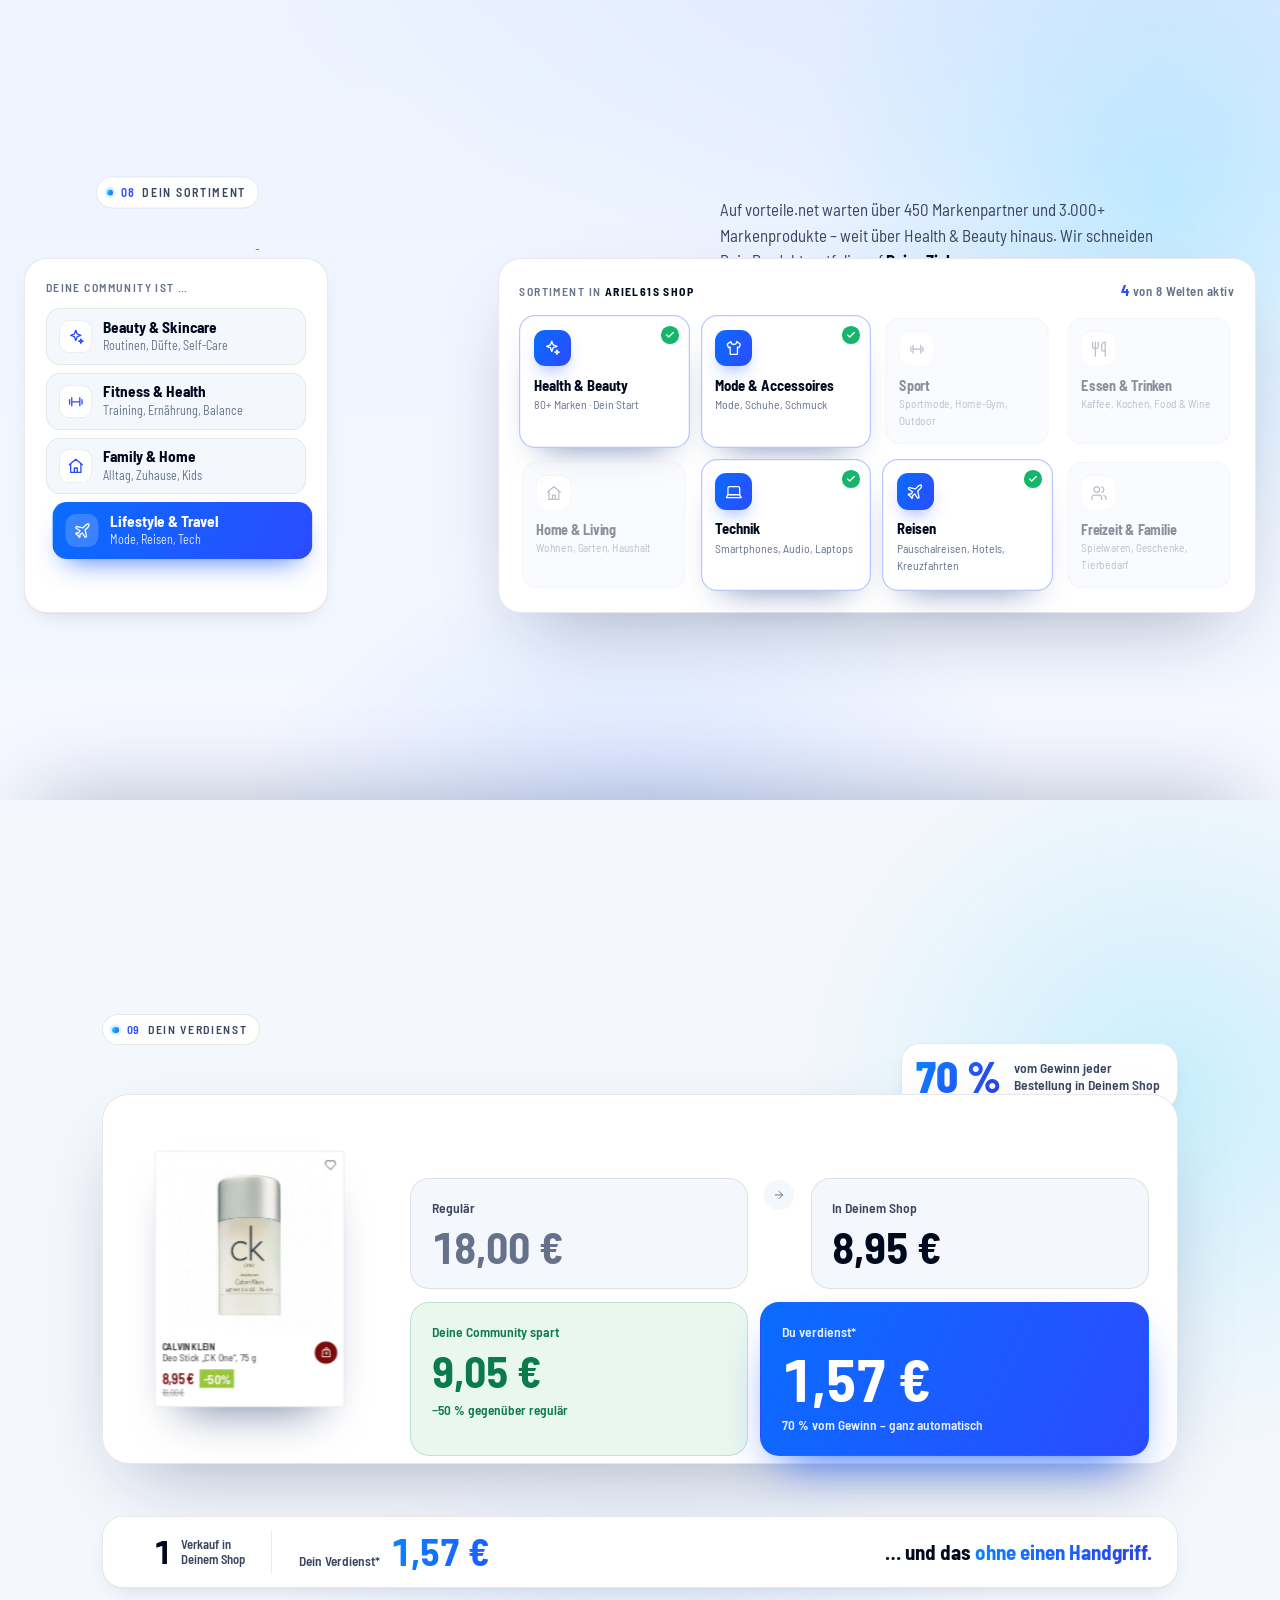
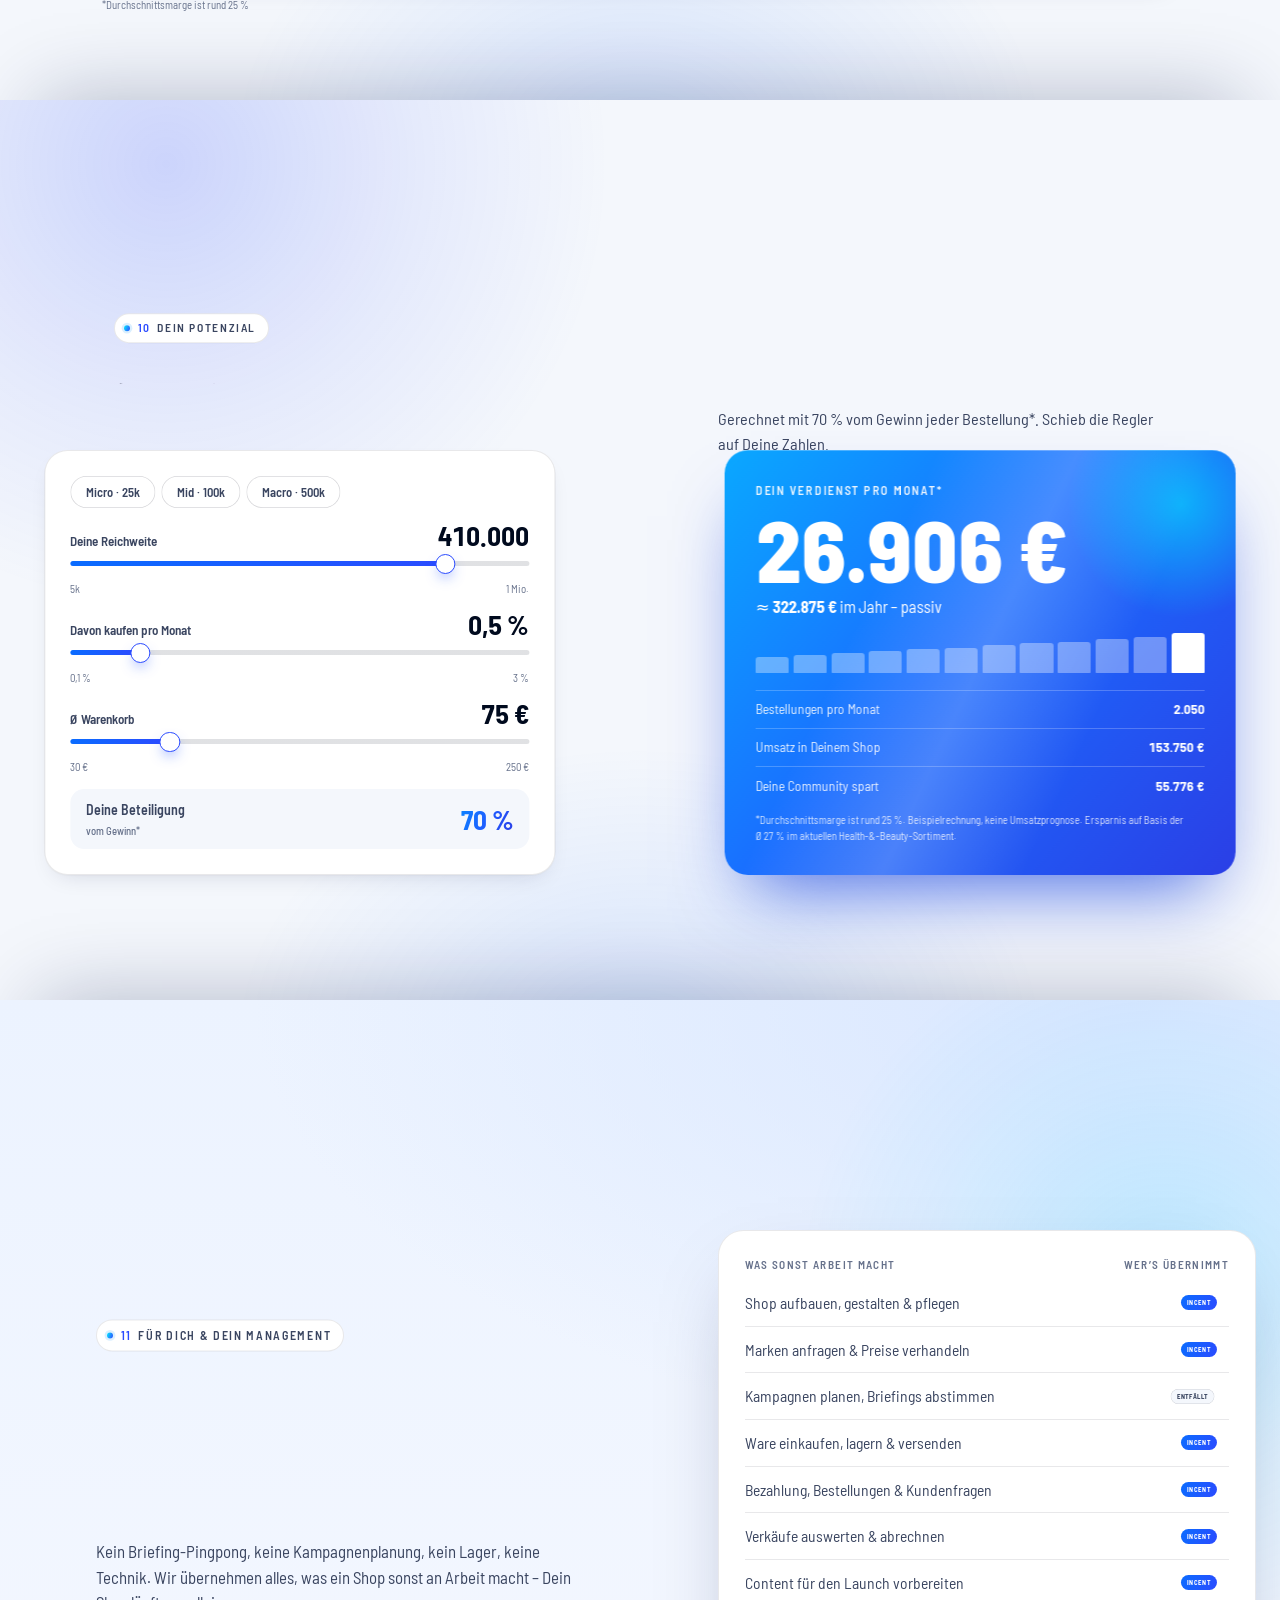
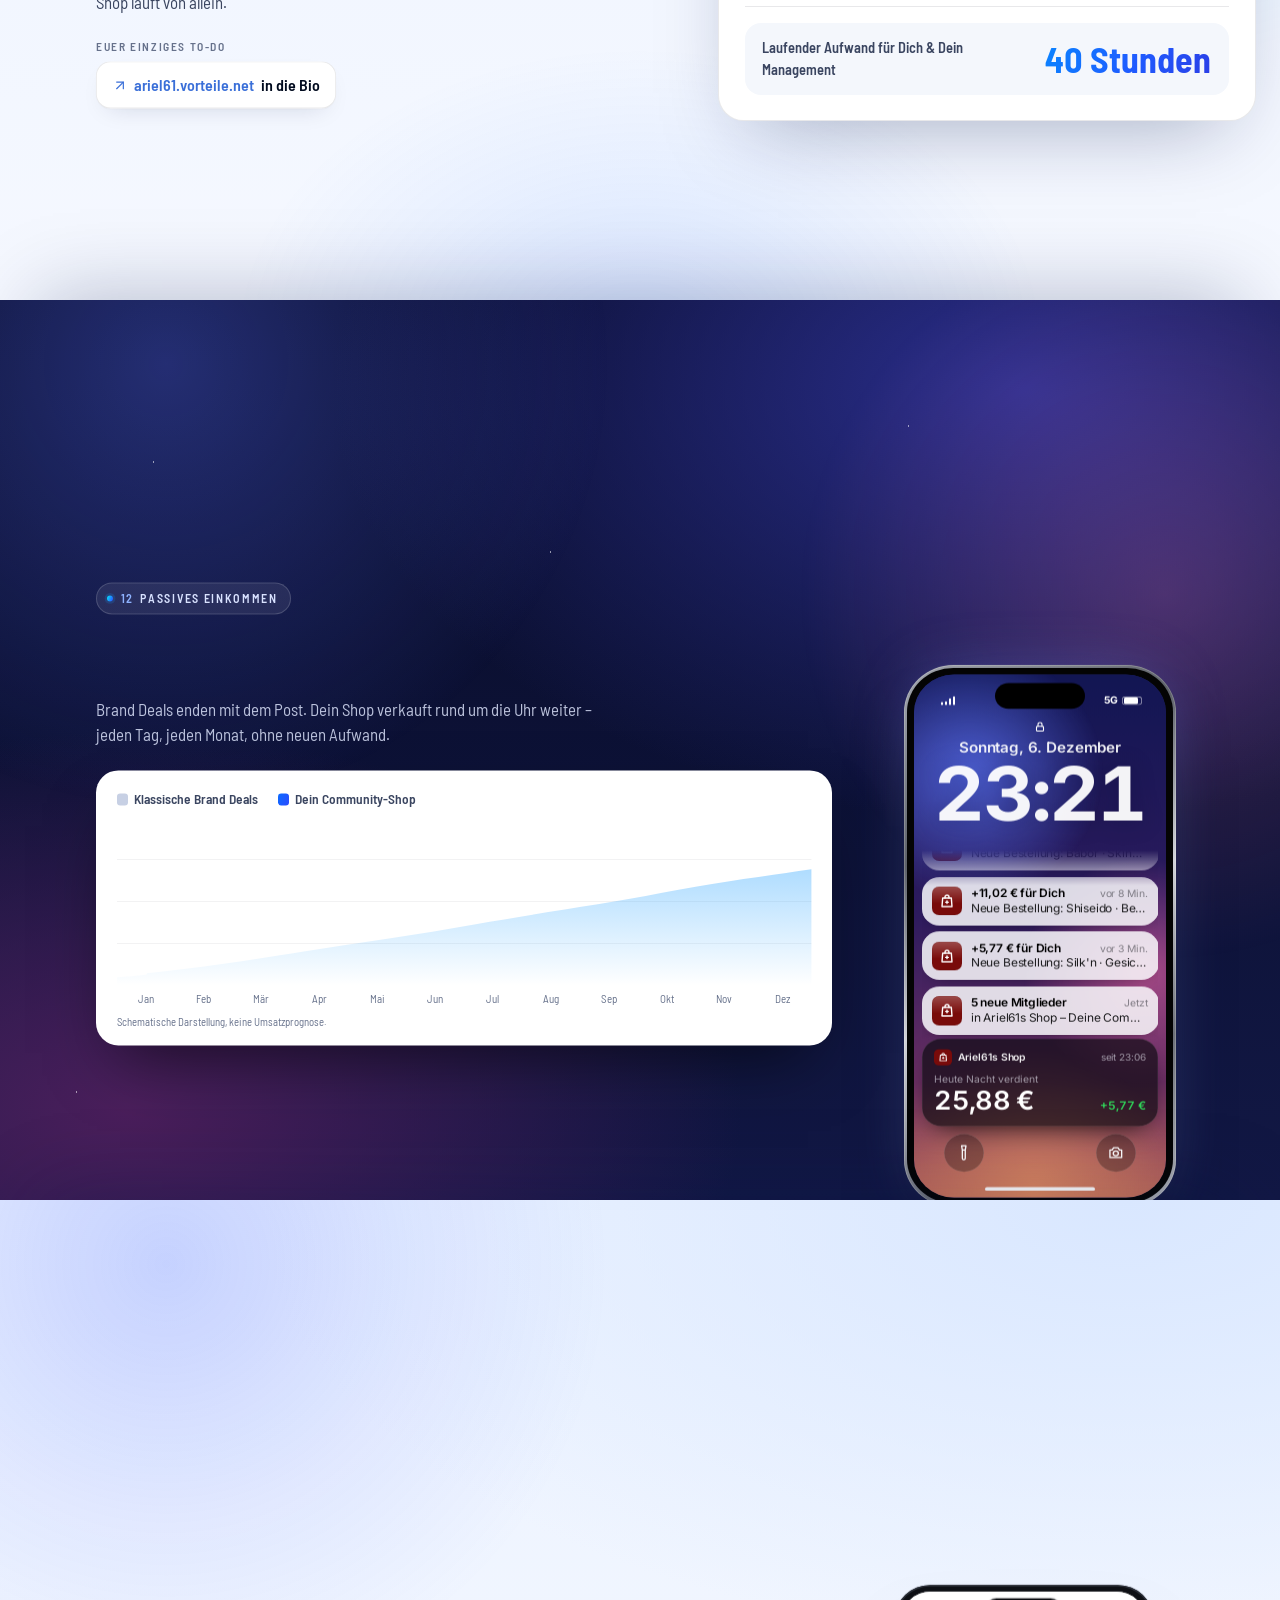
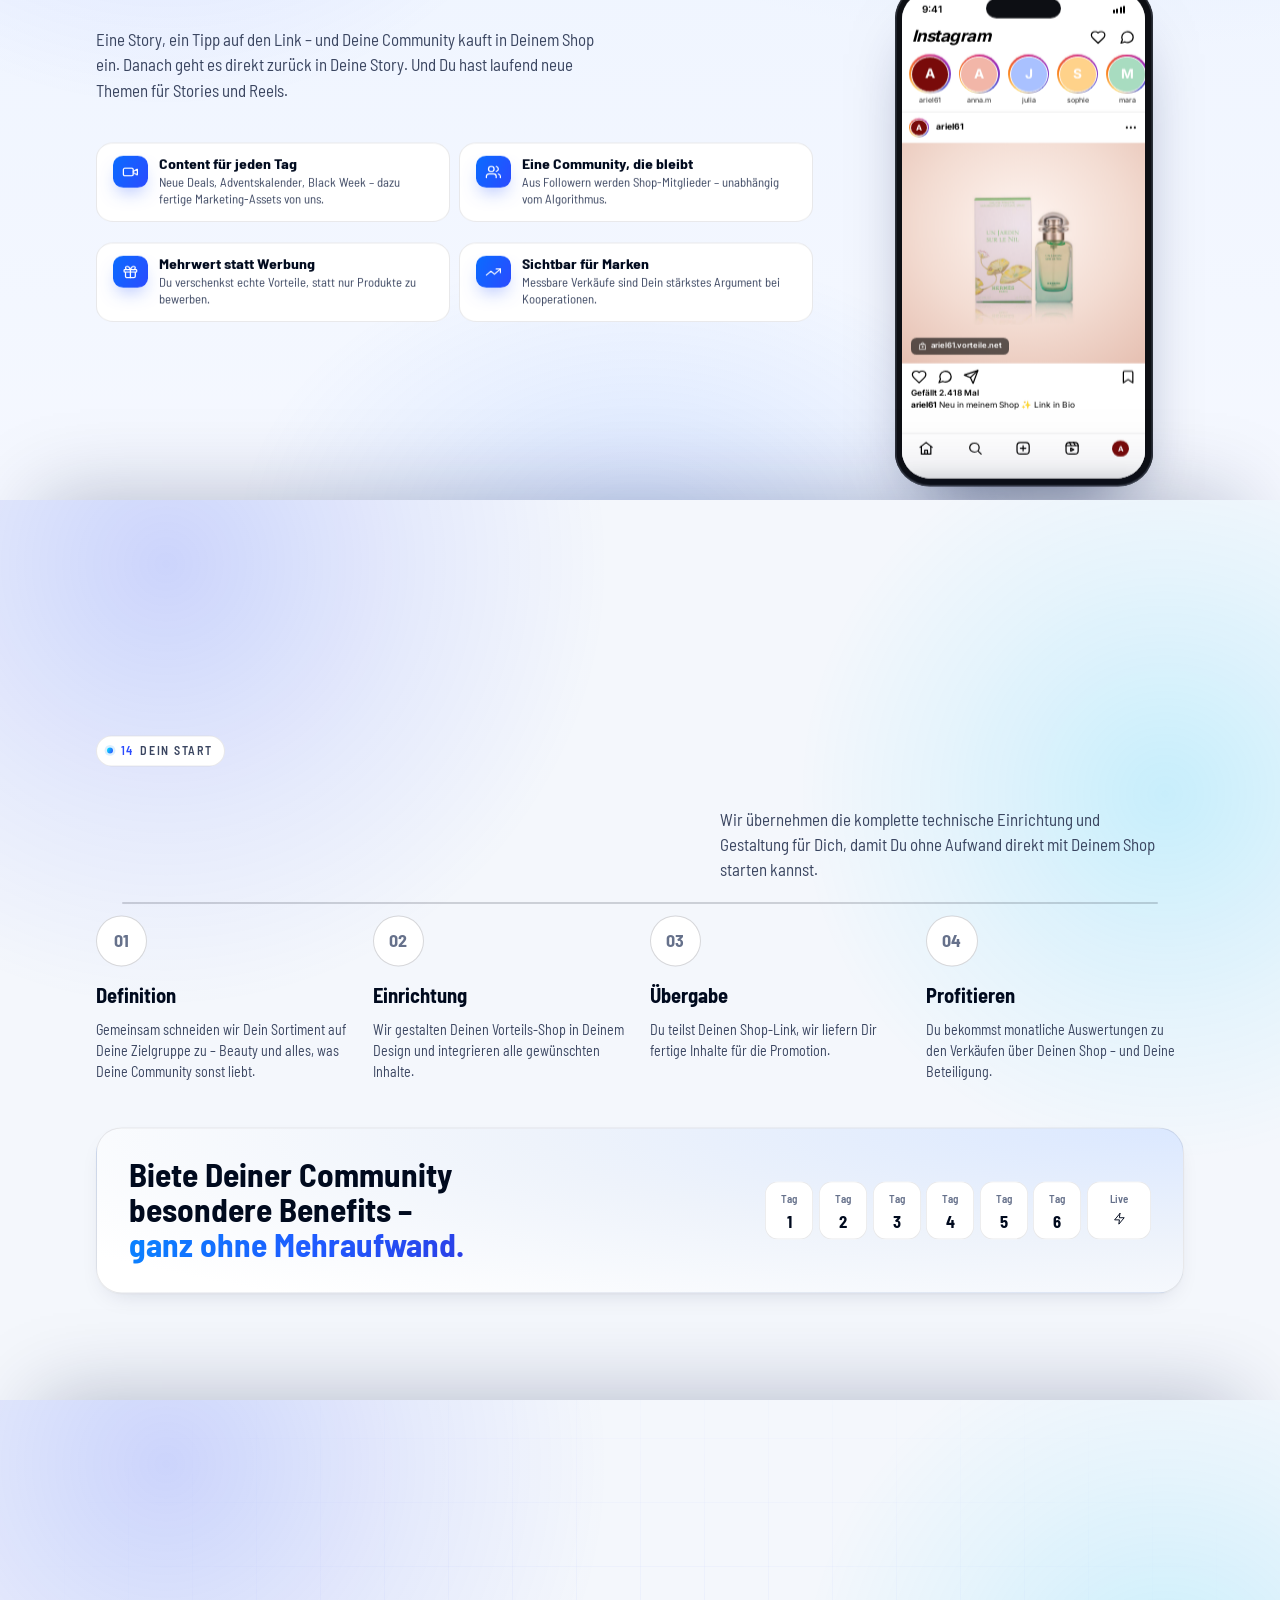
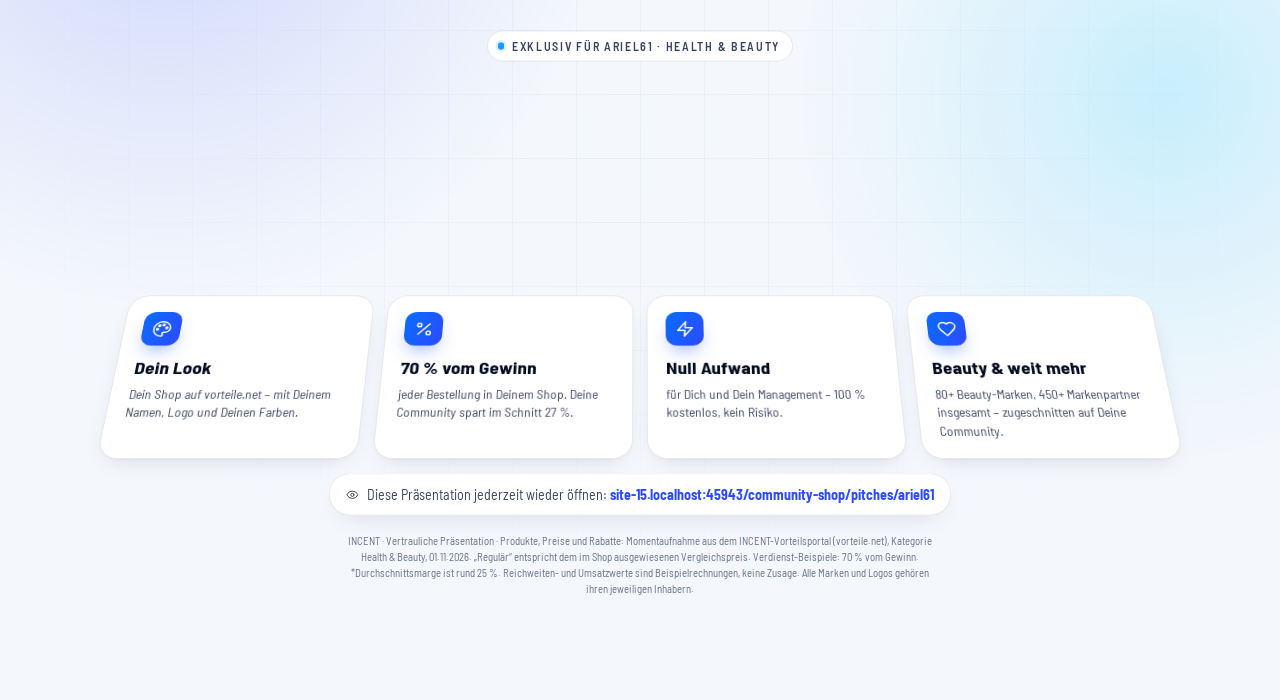
